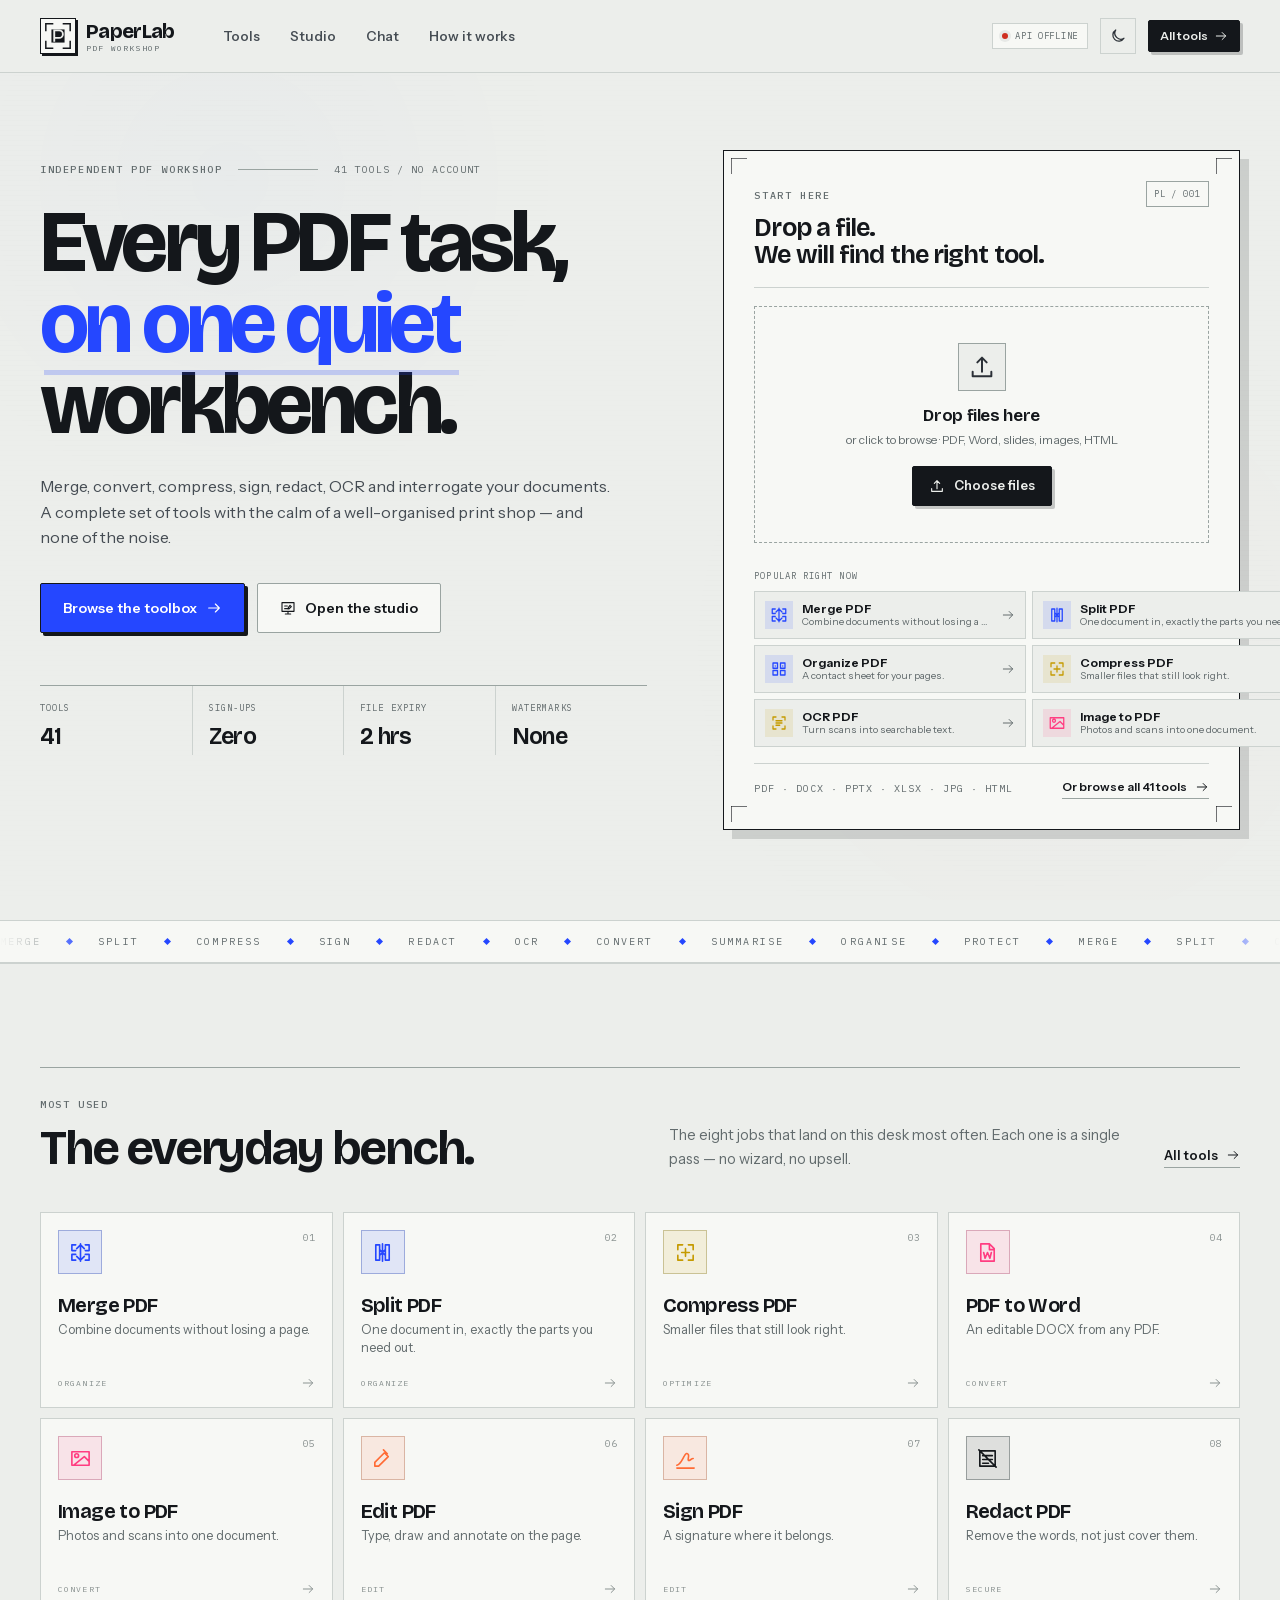
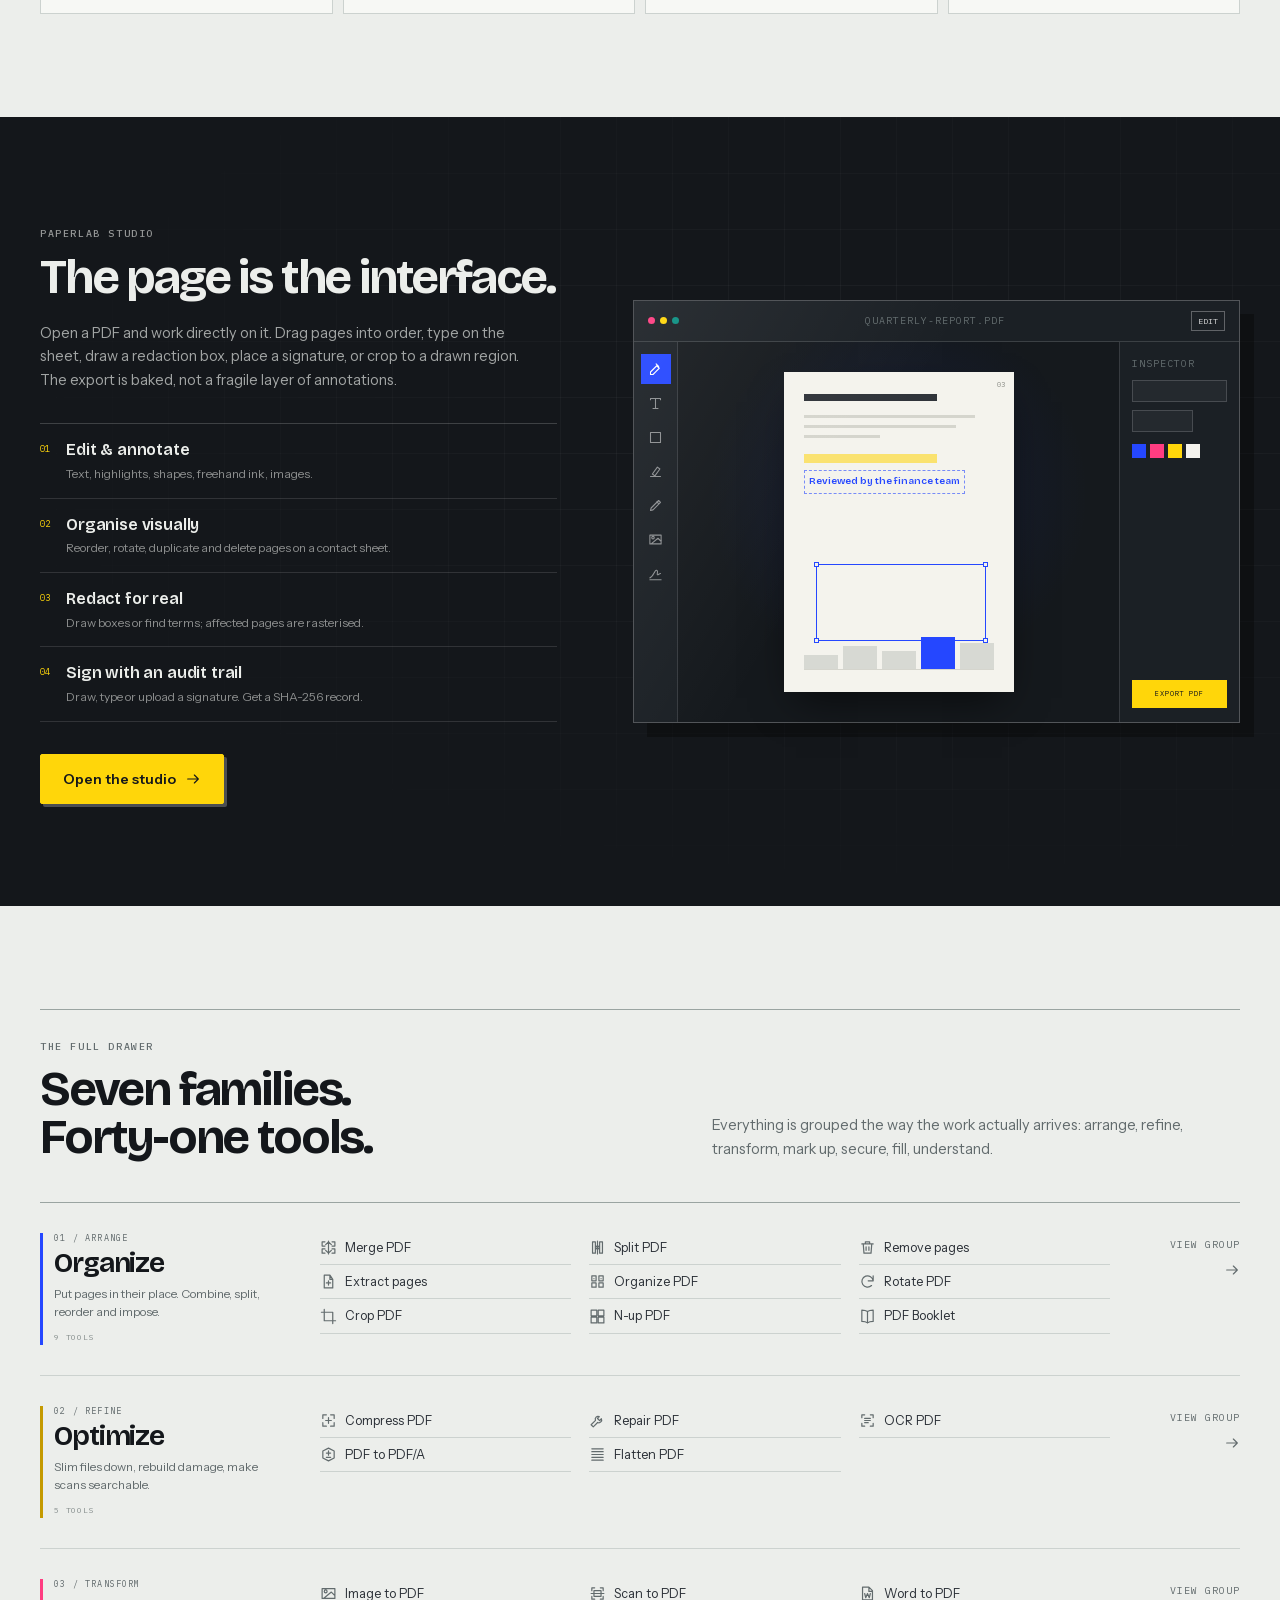
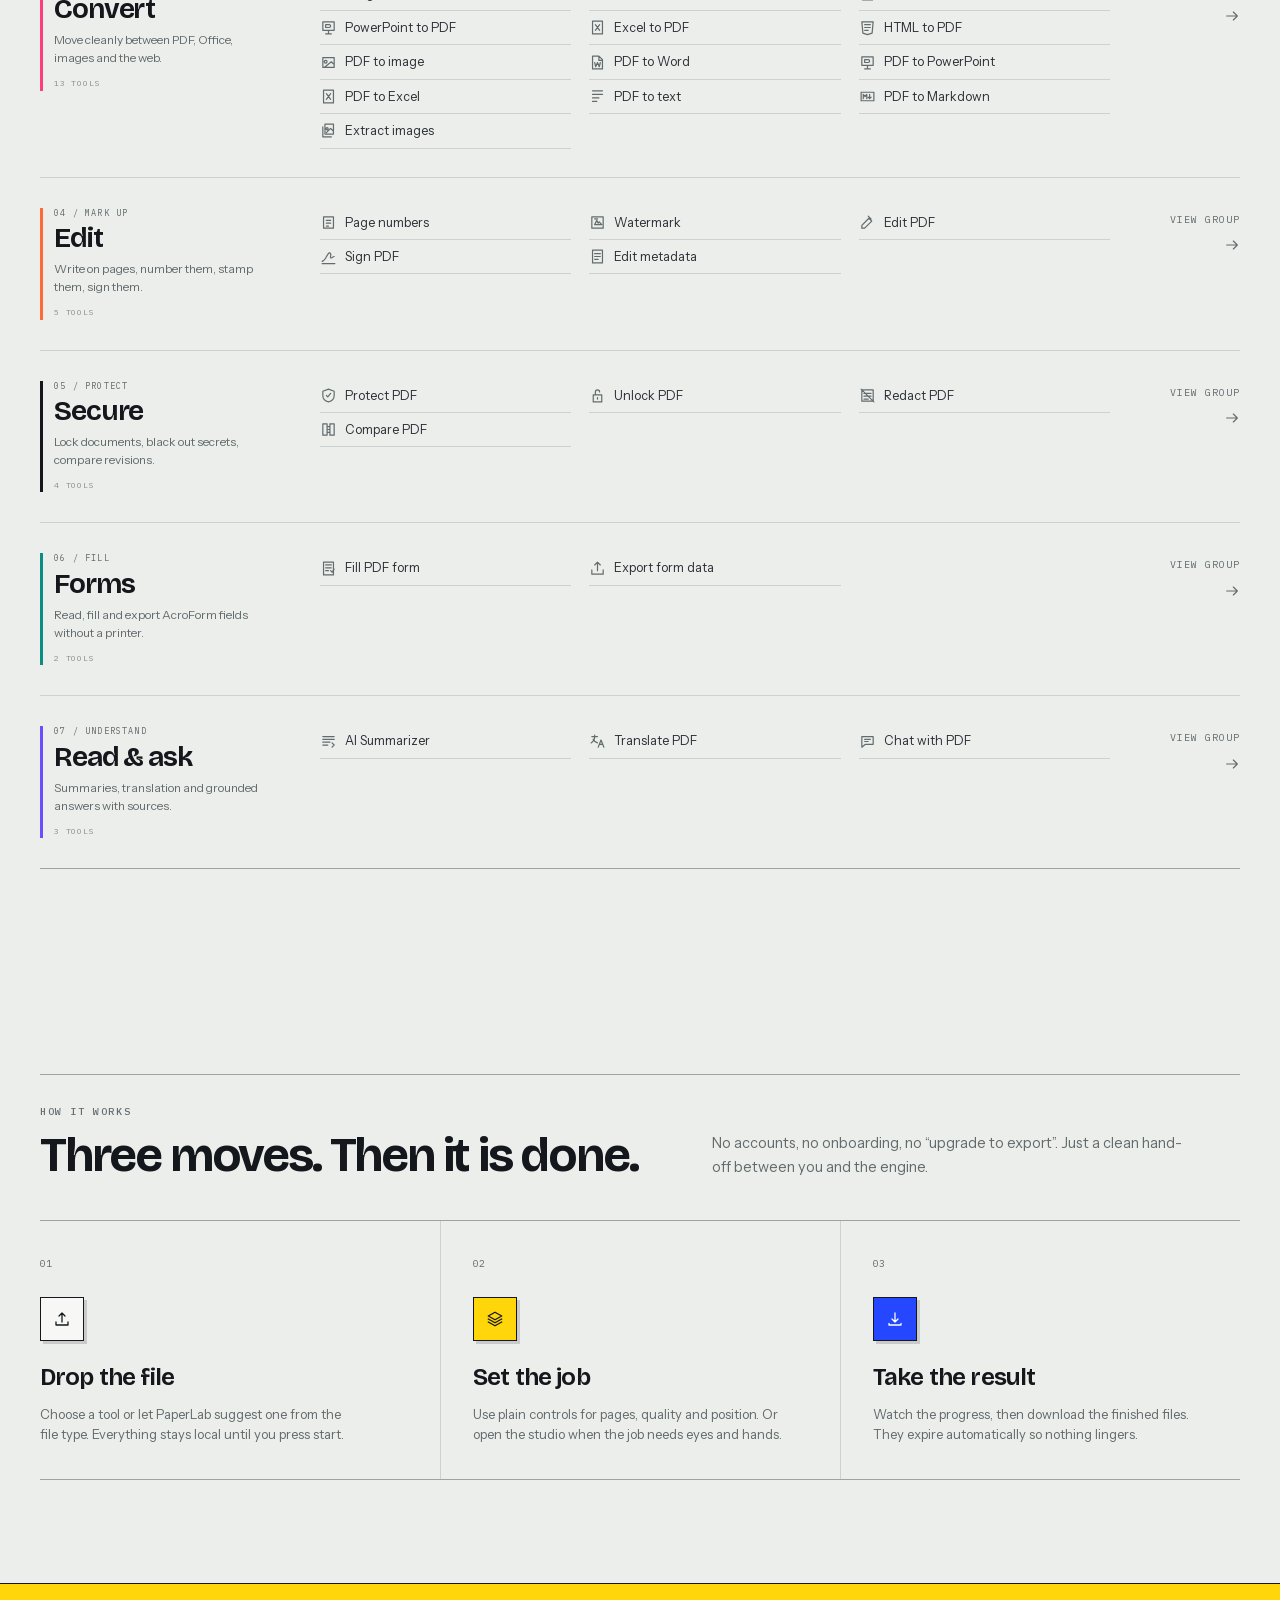
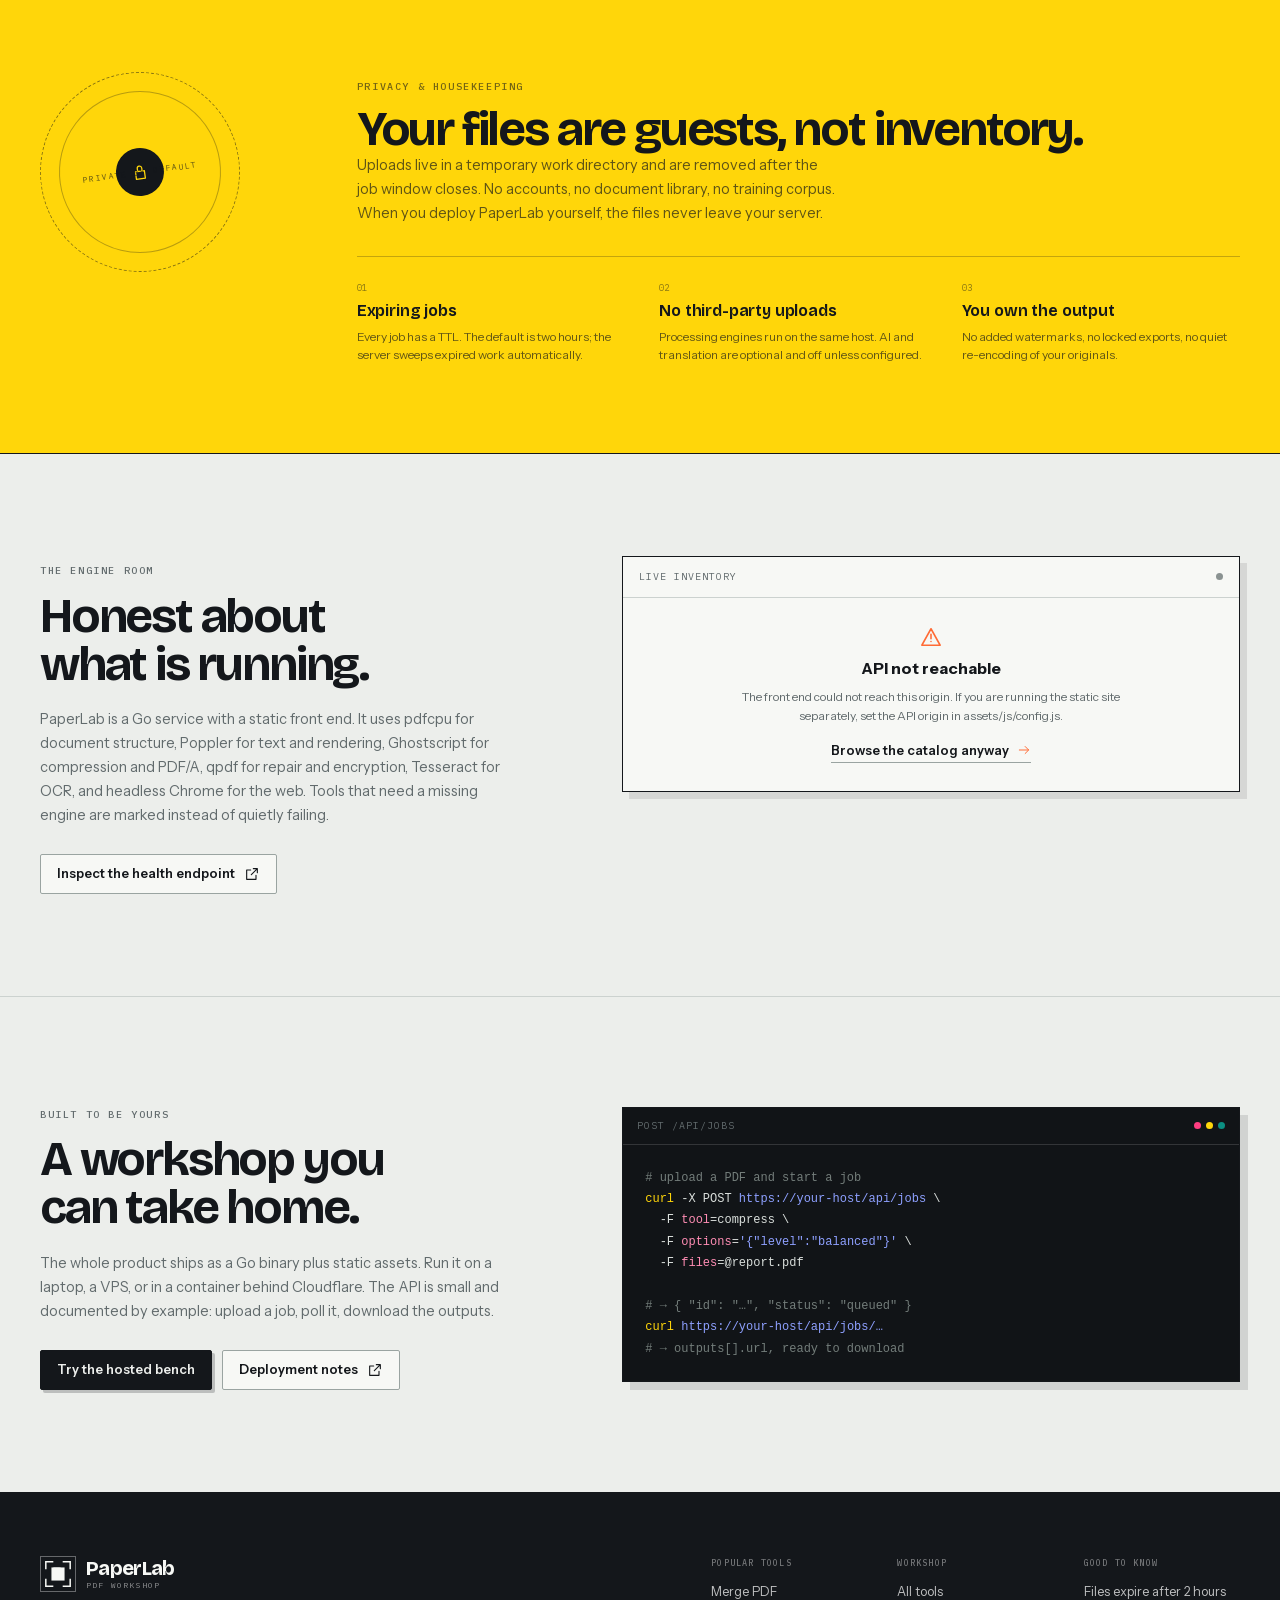
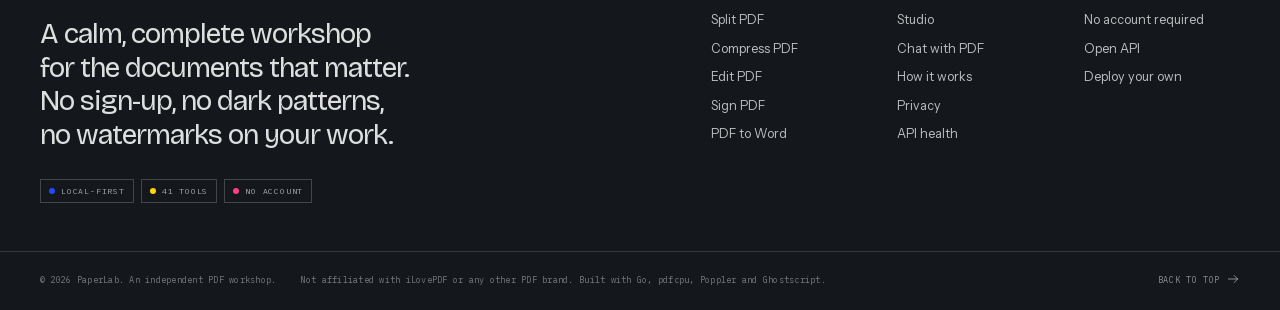
==== web/index.html @ 92d051de "feat: build PaperLab PDF workshop Add a Go/Gin API and static vanilla-JS front end with 41 PDF tools" ====
<!doctype html>
<html lang="en">
<head>
  <meta charset="utf-8">
  <meta name="viewport" content="width=device-width, initial-scale=1">
  <title>PaperLab · Every PDF task, on one quiet workbench</title>
  <meta name="description" content="PaperLab is an independent PDF workshop: merge, split, compress, convert, edit, sign, redact, OCR and ask questions. 41 tools, no account, files expire automatically.">
  <meta name="theme-color" content="#eef0ee">
  <link rel="icon" href="favicon.svg" type="image/svg+xml">
  <link rel="manifest" href="manifest.webmanifest">
  <link rel="stylesheet" href="assets/fonts/fonts.css">
  <link rel="stylesheet" href="assets/css/main.css">
  <script type="module" src="assets/js/home.js"></script>
</head>
<body id="top">
  <a class="skip-link" href="#main">Skip to content</a>
  <div id="site-header"></div>

  <main id="main">
    <section class="hero">
      <div class="hero-grid page-shell">
        <div class="hero-copy">
          <div class="hero-kicker">
            <span class="eyebrow">Independent PDF workshop</span>
            <span class="hero-rule" aria-hidden="true"></span>
            <span class="mono micro">41 tools / no account</span>
          </div>
          <h1 class="hero-title">
            Every PDF task,<br>
            <span class="hero-title-em">on one quiet</span><br>
            workbench.
          </h1>
          <p class="hero-lede">
            Merge, convert, compress, sign, redact, OCR and interrogate your documents.
            A complete set of tools with the calm of a well-organised print shop — and none of the noise.
          </p>
          <div class="hero-actions">
            <a class="btn btn-primary btn-lg" href="tools.html">
              Browse the toolbox
              <span class="btn-arrow" data-icon="arrow"></span>
            </a>
            <a class="btn btn-quiet btn-lg" href="studio.html">
              <span data-icon="studio"></span>
              Open the studio
            </a>
          </div>
          <dl class="hero-stats">
            <div><dt>Tools</dt><dd>41</dd></div>
            <div><dt>Sign-ups</dt><dd>Zero</dd></div>
            <div><dt>File expiry</dt><dd>2 hrs</dd></div>
            <div><dt>Watermarks</dt><dd>None</dd></div>
          </dl>
        </div>

        <div class="hero-board" aria-labelledby="quick-title">
          <span class="reg-mark reg-tl" aria-hidden="true"></span>
          <span class="reg-mark reg-tr" aria-hidden="true"></span>
          <span class="reg-mark reg-bl" aria-hidden="true"></span>
          <span class="reg-mark reg-br" aria-hidden="true"></span>
          <div class="board-head">
            <div>
              <span class="eyebrow" id="quick-title">Start here</span>
              <h2 class="board-title">Drop a file.<br>We will find the right tool.</h2>
            </div>
            <span class="board-seal mono">PL / 001</span>
          </div>
          <div id="quick-drop" class="quick-drop"></div>
          <div id="quick-suggestions" class="quick-suggestions" aria-live="polite"></div>
          <div class="board-foot">
            <span class="mono micro">PDF · DOCX · PPTX · XLSX · JPG · HTML</span>
            <a class="text-link" href="tools.html">Or browse all 41 tools <span data-icon="arrow"></span></a>
          </div>
        </div>
      </div>

      <div class="hero-ticker" aria-hidden="true">
        <div class="ticker-track">
          <span>MERGE</span><i></i><span>SPLIT</span><i></i><span>COMPRESS</span><i></i><span>SIGN</span><i></i><span>REDACT</span><i></i><span>OCR</span><i></i><span>CONVERT</span><i></i><span>SUMMARISE</span><i></i><span>ORGANISE</span><i></i><span>PROTECT</span><i></i>
          <span>MERGE</span><i></i><span>SPLIT</span><i></i><span>COMPRESS</span><i></i><span>SIGN</span><i></i><span>REDACT</span><i></i><span>OCR</span><i></i><span>CONVERT</span><i></i><span>SUMMARISE</span><i></i><span>ORGANISE</span><i></i><span>PROTECT</span><i></i>
        </div>
      </div>
    </section>

    <section class="section popular-section" id="popular">
      <div class="page-shell">
        <div class="section-head">
          <div>
            <span class="eyebrow">Most used</span>
            <h2 class="section-title">The everyday bench.</h2>
          </div>
          <p class="section-lede">
            The eight jobs that land on this desk most often. Each one is a single pass — no wizard, no upsell.
          </p>
          <a class="text-link section-link" href="tools.html">All tools <span data-icon="arrow"></span></a>
        </div>
        <div id="popular-grid" class="tool-grid tool-grid-popular"></div>
      </div>
    </section>

    <section class="studio-callout" id="studio">
      <div class="page-shell studio-callout-grid">
        <div class="studio-callout-copy">
          <span class="eyebrow">PaperLab Studio</span>
          <h2 class="section-title">The page is the interface.</h2>
          <p class="section-lede">
            Open a PDF and work directly on it. Drag pages into order, type on the sheet, draw a redaction box,
            place a signature, or crop to a drawn region. The export is baked, not a fragile layer of annotations.
          </p>
          <ul class="feature-list">
            <li><span class="feature-num mono">01</span><div><strong>Edit &amp; annotate</strong><p>Text, highlights, shapes, freehand ink, images.</p></div></li>
            <li><span class="feature-num mono">02</span><div><strong>Organise visually</strong><p>Reorder, rotate, duplicate and delete pages on a contact sheet.</p></div></li>
            <li><span class="feature-num mono">03</span><div><strong>Redact for real</strong><p>Draw boxes or find terms; affected pages are rasterised.</p></div></li>
            <li><span class="feature-num mono">04</span><div><strong>Sign with an audit trail</strong><p>Draw, type or upload a signature. Get a SHA-256 record.</p></div></li>
          </ul>
          <a class="btn btn-primary btn-lg" href="studio.html">Open the studio <span data-icon="arrow"></span></a>
        </div>
        <div class="studio-mock" aria-hidden="true">
          <div class="studio-mock-bar">
            <span class="mock-dots"><i></i><i></i><i></i></span>
            <span class="mono micro">quarterly-report.pdf</span>
            <span class="mock-mode mono">EDIT</span>
          </div>
          <div class="studio-mock-body">
            <div class="mock-rail">
              <span class="is-on" data-icon="edit"></span>
              <span data-icon="type"></span>
              <span data-icon="square"></span>
              <span data-icon="highlight"></span>
              <span data-icon="pen"></span>
              <span data-icon="image"></span>
              <span data-icon="sign"></span>
            </div>
            <div class="mock-canvas">
              <div class="mock-page">
                <span class="mock-page-no mono">03</span>
                <span class="mock-line w70"></span>
                <span class="mock-line w90"></span>
                <span class="mock-line w80"></span>
                <span class="mock-line w40"></span>
                <span class="mock-highlight"></span>
                <span class="mock-text">Reviewed by the finance team</span>
                <span class="mock-selection"><i></i><i></i><i></i><i></i></span>
                <span class="mock-chart"><i style="height:34%"></i><i style="height:56%"></i><i style="height:43%"></i><i style="height:78%"></i><i style="height:62%"></i></span>
              </div>
            </div>
            <div class="mock-panel">
              <span class="mono micro">INSPECTOR</span>
              <span class="mock-field"></span>
              <span class="mock-field short"></span>
              <span class="mock-swatches"><i class="blue"></i><i class="magenta"></i><i class="yellow"></i><i class="ink"></i></span>
              <span class="mock-export">EXPORT PDF</span>
            </div>
          </div>
        </div>
      </div>
    </section>

    <section class="section groups-section" id="groups">
      <div class="page-shell">
        <div class="section-head">
          <div>
            <span class="eyebrow">The full drawer</span>
            <h2 class="section-title">Seven families. Forty-one tools.</h2>
          </div>
          <p class="section-lede">
            Everything is grouped the way the work actually arrives: arrange, refine, transform, mark up, secure, fill, understand.
          </p>
        </div>
        <div id="groups-list" class="groups-list"></div>
      </div>
    </section>

    <section class="section how-section" id="how">
      <div class="page-shell">
        <div class="section-head">
          <div>
            <span class="eyebrow">How it works</span>
            <h2 class="section-title">Three moves. Then it is done.</h2>
          </div>
          <p class="section-lede">No accounts, no onboarding, no “upgrade to export”. Just a clean hand-off between you and the engine.</p>
        </div>
        <ol class="steps">
          <li class="step">
            <span class="step-num mono">01</span>
            <div class="step-icon" data-icon="upload"></div>
            <h3>Drop the file</h3>
            <p>Choose a tool or let PaperLab suggest one from the file type. Everything stays local until you press start.</p>
            <span class="step-rule"></span>
          </li>
          <li class="step">
            <span class="step-num mono">02</span>
            <div class="step-icon" data-icon="layers"></div>
            <h3>Set the job</h3>
            <p>Use plain controls for pages, quality and position. Or open the studio when the job needs eyes and hands.</p>
            <span class="step-rule"></span>
          </li>
          <li class="step">
            <span class="step-num mono">03</span>
            <div class="step-icon" data-icon="download"></div>
            <h3>Take the result</h3>
            <p>Watch the progress, then download the finished files. They expire automatically so nothing lingers.</p>
            <span class="step-rule"></span>
          </li>
        </ol>
      </div>
    </section>

    <section class="privacy-band" id="privacy">
      <div class="page-shell privacy-grid">
        <div class="privacy-stamp" aria-hidden="true">
          <span class="stamp-ring mono">PRIVATE BY DEFAULT</span>
          <span class="stamp-icon" data-icon="lock"></span>
        </div>
        <div class="privacy-copy">
          <span class="eyebrow">Privacy &amp; housekeeping</span>
          <h2 class="section-title">Your files are guests, not inventory.</h2>
          <p class="section-lede">
            Uploads live in a temporary work directory and are removed after the job window closes. No accounts,
            no document library, no training corpus. When you deploy PaperLab yourself, the files never leave your server.
          </p>
          <div class="privacy-points">
            <div><span class="mono">01</span><strong>Expiring jobs</strong><p>Every job has a TTL. The default is two hours; the server sweeps expired work automatically.</p></div>
            <div><span class="mono">02</span><strong>No third-party uploads</strong><p>Processing engines run on the same host. AI and translation are optional and off unless configured.</p></div>
            <div><span class="mono">03</span><strong>You own the output</strong><p>No added watermarks, no locked exports, no quiet re-encoding of your originals.</p></div>
          </div>
        </div>
      </div>
    </section>

    <section class="section status-section" id="status">
      <div class="page-shell status-grid">
        <div class="status-copy">
          <span class="eyebrow">The engine room</span>
          <h2 class="section-title">Honest about what is running.</h2>
          <p class="section-lede">
            PaperLab is a Go service with a static front end. It uses pdfcpu for document structure, Poppler for text and
            rendering, Ghostscript for compression and PDF/A, qpdf for repair and encryption, Tesseract for OCR, and
            headless Chrome for the web. Tools that need a missing engine are marked instead of quietly failing.
          </p>
          <a class="btn btn-quiet" href="api/health" target="_blank" rel="noopener">Inspect the health endpoint <span data-icon="external"></span></a>
        </div>
        <div id="status-board" class="status-board" aria-live="polite">
          <div class="status-board-head"><span class="mono micro">LIVE INVENTORY</span><span class="status-pulse"></span></div>
          <div class="status-skeleton"></div>
        </div>
      </div>
    </section>

    <section class="section api-section" id="api">
      <div class="page-shell api-grid">
        <div class="api-copy">
          <span class="eyebrow">Built to be yours</span>
          <h2 class="section-title">A workshop you can take home.</h2>
          <p class="section-lede">
            The whole product ships as a Go binary plus static assets. Run it on a laptop, a VPS, or in a container
            behind Cloudflare. The API is small and documented by example: upload a job, poll it, download the outputs.
          </p>
          <div class="api-actions">
            <a class="btn btn-ink" href="tools.html">Try the hosted bench</a>
            <a class="btn btn-quiet" href="https://developers.cloudflare.com/" target="_blank" rel="noopener">Deployment notes <span data-icon="external"></span></a>
          </div>
        </div>
        <div class="api-terminal" aria-label="Example API request">
          <div class="terminal-bar"><span class="mono micro">POST /api/jobs</span><span class="mock-dots"><i></i><i></i><i></i></span></div>
          <pre><code><span class="tok-comment"># upload a PDF and start a job</span>
<span class="tok-cmd">curl</span> -X POST <span class="tok-str">https://your-host/api/jobs</span> \
  -F <span class="tok-key">tool</span>=compress \
  -F <span class="tok-key">options</span>=<span class="tok-str">'{"level":"balanced"}'</span> \
  -F <span class="tok-key">files</span>=@report.pdf

<span class="tok-comment"># → { "id": "…", "status": "queued" }</span>
<span class="tok-cmd">curl</span> <span class="tok-str">https://your-host/api/jobs/…</span>
<span class="tok-comment"># → outputs[].url, ready to download</span></code></pre>
        </div>
      </div>
    </section>
  </main>

  <div id="site-footer"></div>
  <div id="toast-root" class="toast-root" aria-live="polite" aria-atomic="false"></div>
</body>
</html>
---- web/assets/fonts/fonts.css ----
/* vietnamese */
@font-face {
  font-family: 'Bricolage Grotesque';
  font-style: normal;
  font-weight: 400 800;
  font-stretch: 100%;
  font-display: swap;
  src: url(bricolage-01-WVyNJtvI.woff2) format('woff2');
  unicode-range: U+0102-0103, U+0110-0111, U+0128-0129, U+0168-0169, U+01A0-01A1, U+01AF-01B0, U+0300-0301, U+0303-0304, U+0308-0309, U+0323, U+0329, U+1EA0-1EF9, U+20AB;
}
/* latin-ext */
@font-face {
  font-family: 'Bricolage Grotesque';
  font-style: normal;
  font-weight: 400 800;
  font-stretch: 100%;
  font-display: swap;
  src: url(bricolage-00-WVyNJtvI.woff2) format('woff2');
  unicode-range: U+0100-02BA, U+02BD-02C5, U+02C7-02CC, U+02CE-02D7, U+02DD-02FF, U+0304, U+0308, U+0329, U+1D00-1DBF, U+1E00-1E9F, U+1EF2-1EFF, U+2020, U+20A0-20AB, U+20AD-20C4, U+2113, U+2C60-2C7F, U+A720-A7FF;
}
/* latin */
@font-face {
  font-family: 'Bricolage Grotesque';
  font-style: normal;
  font-weight: 400 800;
  font-stretch: 100%;
  font-display: swap;
  src: url(bricolage-02-InHWVyNJ.woff2) format('woff2');
  unicode-range: U+0000-00FF, U+0131, U+0152-0153, U+02BB-02BC, U+02C6, U+02DA, U+02DC, U+0304, U+0308, U+0329, U+2000-206F, U+20AC, U+2122, U+2191, U+2193, U+2212, U+2215, U+FEFF, U+FFFD;
}
/* cyrillic-ext */
@font-face {
  font-family: 'IBM Plex Mono';
  font-style: normal;
  font-weight: 400;
  font-display: swap;
  src: url(plexmono-06-1nj-otFQ.woff2) format('woff2');
  unicode-range: U+0460-052F, U+1C80-1C8A, U+20B4, U+2DE0-2DFF, U+A640-A69F, U+FE2E-FE2F;
}
/* cyrillic */
@font-face {
  font-family: 'IBM Plex Mono';
  font-style: normal;
  font-weight: 400;
  font-display: swap;
  src: url(plexmono-07-1nj-otFQ.woff2) format('woff2');
  unicode-range: U+0301, U+0400-045F, U+0490-0491, U+04B0-04B1, U+2116;
}
/* vietnamese */
@font-face {
  font-family: 'IBM Plex Mono';
  font-style: normal;
  font-weight: 400;
  font-display: swap;
  src: url(plexmono-04-1nj-otFQ.woff2) format('woff2');
  unicode-range: U+0102-0103, U+0110-0111, U+0128-0129, U+0168-0169, U+01A0-01A1, U+01AF-01B0, U+0300-0301, U+0303-0304, U+0308-0309, U+0323, U+0329, U+1EA0-1EF9, U+20AB;
}
/* latin-ext */
@font-face {
  font-family: 'IBM Plex Mono';
  font-style: normal;
  font-weight: 400;
  font-display: swap;
  src: url(plexmono-05-1nj-otFQ.woff2) format('woff2');
  unicode-range: U+0100-02BA, U+02BD-02C5, U+02C7-02CC, U+02CE-02D7, U+02DD-02FF, U+0304, U+0308, U+0329, U+1D00-1DBF, U+1E00-1E9F, U+1EF2-1EFF, U+2020, U+20A0-20AB, U+20AD-20C4, U+2113, U+2C60-2C7F, U+A720-A7FF;
}
/* latin */
@font-face {
  font-family: 'IBM Plex Mono';
  font-style: normal;
  font-weight: 400;
  font-display: swap;
  src: url(plexmono-03-q131nj-o.woff2) format('woff2');
  unicode-range: U+0000-00FF, U+0131, U+0152-0153, U+02BB-02BC, U+02C6, U+02DA, U+02DC, U+0304, U+0308, U+0329, U+2000-206F, U+20AC, U+2122, U+2191, U+2193, U+2212, U+2215, U+FEFF, U+FFFD;
}
/* cyrillic-ext */
@font-face {
  font-family: 'IBM Plex Mono';
  font-style: normal;
  font-weight: 500;
  font-display: swap;
  src: url(plexmono-08-AXHNlYzg.woff2) format('woff2');
  unicode-range: U+0460-052F, U+1C80-1C8A, U+20B4, U+2DE0-2DFF, U+A640-A69F, U+FE2E-FE2F;
}
/* cyrillic */
@font-face {
  font-family: 'IBM Plex Mono';
  font-style: normal;
  font-weight: 500;
  font-display: swap;
  src: url(plexmono-12-AXHNlYzg.woff2) format('woff2');
  unicode-range: U+0301, U+0400-045F, U+0490-0491, U+04B0-04B1, U+2116;
}
/* vietnamese */
@font-face {
  font-family: 'IBM Plex Mono';
  font-style: normal;
  font-weight: 500;
  font-display: swap;
  src: url(plexmono-10-AXHNlYzg.woff2) format('woff2');
  unicode-range: U+0102-0103, U+0110-0111, U+0128-0129, U+0168-0169, U+01A0-01A1, U+01AF-01B0, U+0300-0301, U+0303-0304, U+0308-0309, U+0323, U+0329, U+1EA0-1EF9, U+20AB;
}
/* latin-ext */
@font-face {
  font-family: 'IBM Plex Mono';
  font-style: normal;
  font-weight: 500;
  font-display: swap;
  src: url(plexmono-09-AXHNlYzg.woff2) format('woff2');
  unicode-range: U+0100-02BA, U+02BD-02C5, U+02C7-02CC, U+02CE-02D7, U+02DD-02FF, U+0304, U+0308, U+0329, U+1D00-1DBF, U+1E00-1E9F, U+1EF2-1EFF, U+2020, U+20A0-20AB, U+20AD-20C4, U+2113, U+2C60-2C7F, U+A720-A7FF;
}
/* latin */
@font-face {
  font-family: 'IBM Plex Mono';
  font-style: normal;
  font-weight: 500;
  font-display: swap;
  src: url(plexmono-11-FgsAXHNk.woff2) format('woff2');
  unicode-range: U+0000-00FF, U+0131, U+0152-0153, U+02BB-02BC, U+02C6, U+02DA, U+02DC, U+0304, U+0308, U+0329, U+2000-206F, U+20AC, U+2122, U+2191, U+2193, U+2212, U+2215, U+FEFF, U+FFFD;
}
/* latin-ext */
@font-face {
  font-family: 'Instrument Sans';
  font-style: italic;
  font-weight: 400 700;
  font-stretch: 100%;
  font-display: swap;
  src: url(instrumentsans-16-qXp6pRwM.woff2) format('woff2');
  unicode-range: U+0100-02BA, U+02BD-02C5, U+02C7-02CC, U+02CE-02D7, U+02DD-02FF, U+0304, U+0308, U+0329, U+1D00-1DBF, U+1E00-1E9F, U+1EF2-1EFF, U+2020, U+20A0-20AB, U+20AD-20C4, U+2113, U+2C60-2C7F, U+A720-A7FF;
}
/* latin */
@font-face {
  font-family: 'Instrument Sans';
  font-style: italic;
  font-weight: 400 700;
  font-stretch: 100%;
  font-display: swap;
  src: url(instrumentsans-15-GRqXp6pQ.woff2) format('woff2');
  unicode-range: U+0000-00FF, U+0131, U+0152-0153, U+02BB-02BC, U+02C6, U+02DA, U+02DC, U+0304, U+0308, U+0329, U+2000-206F, U+20AC, U+2122, U+2191, U+2193, U+2212, U+2215, U+FEFF, U+FFFD;
}
/* latin-ext */
@font-face {
  font-family: 'Instrument Sans';
  font-style: normal;
  font-weight: 400 700;
  font-stretch: 100%;
  font-display: swap;
  src: url(instrumentsans-14-uWi3hKpA.woff2) format('woff2');
  unicode-range: U+0100-02BA, U+02BD-02C5, U+02C7-02CC, U+02CE-02D7, U+02DD-02FF, U+0304, U+0308, U+0329, U+1D00-1DBF, U+1E00-1E9F, U+1EF2-1EFF, U+2020, U+20A0-20AB, U+20AD-20C4, U+2113, U+2C60-2C7F, U+A720-A7FF;
}
/* latin */
@font-face {
  font-family: 'Instrument Sans';
  font-style: normal;
  font-weight: 400 700;
  font-stretch: 100%;
  font-display: swap;
  src: url(instrumentsans-13-e1ZuWi3g.woff2) format('woff2');
  unicode-range: U+0000-00FF, U+0131, U+0152-0153, U+02BB-02BC, U+02C6, U+02DA, U+02DC, U+0304, U+0308, U+0329, U+2000-206F, U+20AC, U+2122, U+2191, U+2193, U+2212, U+2215, U+FEFF, U+FFFD;
}
---- web/assets/css/main.css ----
/* ==========================================================================
   PaperLab design system
   A print-workshop interface: cool paper, registration marks, process inks.
   ========================================================================== */

:root {
  --paper: #eceeeb;
  --paper-2: #f7f8f5;
  --paper-3: #e2e5e1;
  --paper-4: #d7dbd6;
  --ink: #14171b;
  --ink-2: #2b3037;
  --ink-3: #454c53;
  --muted: #626b6d;
  --muted-2: #8a9291;
  --rule: #ccd2cf;
  --rule-strong: #9aa4a1;
  --blue: #2547ff;
  --blue-ink: #1730c9;
  --magenta: #ff3d81;
  --yellow: #ffd60a;
  --orange: #ff6b35;
  --teal: #0b8f82;
  --violet: #6c4dff;
  --success: #0c7a54;
  --danger: #cf2e20;
  --shadow-hard: 5px 5px 0 var(--ink);
  --shadow-soft: 0 18px 48px -24px rgba(20, 23, 27, 0.32);
  --font-display: "Bricolage Grotesque", "Instrument Sans", system-ui, sans-serif;
  --font-body: "Instrument Sans", system-ui, -apple-system, "Segoe UI", sans-serif;
  --font-mono: "IBM Plex Mono", ui-monospace, "SFMono-Regular", monospace;
  --shell: 1320px;
  --gutter: clamp(20px, 3.2vw, 40px);
  --header-h: 72px;
  --ease: cubic-bezier(0.2, 0.7, 0.2, 1);
  color-scheme: light;
}

[data-theme="dark"] {
  --paper: #101316;
  --paper-2: #171b1f;
  --paper-3: #1e2328;
  --paper-4: #272d33;
  --ink: #f0f2ed;
  --ink-2: #d7dbd4;
  --ink-3: #b4bab5;
  --muted: #9aa3a2;
  --muted-2: #78817f;
  --rule: #2e3539;
  --rule-strong: #4b5456;
  --blue: #6c85ff;
  --blue-ink: #8ea0ff;
  --magenta: #ff6b9e;
  --yellow: #ffdf3d;
  --orange: #ff8759;
  --teal: #3dc4b5;
  --violet: #9a82ff;
  --success: #43c795;
  --danger: #ff7061;
  --shadow-hard: 5px 5px 0 #000;
  --shadow-soft: 0 24px 60px -28px rgba(0, 0, 0, 0.8);
  color-scheme: dark;
}

*,
*::before,
*::after {
  box-sizing: border-box;
}

html {
  scroll-behavior: smooth;
  -webkit-text-size-adjust: 100%;
}

body {
  margin: 0;
  min-height: 100vh;
  background: var(--paper);
  color: var(--ink);
  font-family: var(--font-body);
  font-size: 16px;
  line-height: 1.55;
  font-optical-sizing: auto;
  -webkit-font-smoothing: antialiased;
  text-rendering: optimizeLegibility;
  overflow-x: hidden;
}

body::before {
  content: "";
  position: fixed;
  inset: 0;
  pointer-events: none;
  z-index: 0;
  opacity: 0.35;
  background-image:
    radial-gradient(circle at 18% 20%, rgba(37, 71, 255, 0.05), transparent 26%),
    radial-gradient(circle at 82% 72%, rgba(255, 61, 129, 0.04), transparent 30%),
    linear-gradient(rgba(20, 23, 27, 0.018) 1px, transparent 1px);
  background-size: auto, auto, 100% 5px;
}

[data-theme="dark"] body::before {
  opacity: 0.5;
  background-image:
    radial-gradient(circle at 18% 20%, rgba(108, 133, 255, 0.08), transparent 30%),
    radial-gradient(circle at 82% 72%, rgba(255, 107, 158, 0.05), transparent 32%);
}

::selection {
  background: var(--blue);
  color: #fff;
}

img,
svg {
  display: block;
  max-width: 100%;
}

a {
  color: inherit;
  text-decoration: none;
}

button,
input,
textarea,
select {
  font: inherit;
  color: inherit;
}

button {
  cursor: pointer;
}

h1, h2, h3, h4, p, dl, dd, ul, ol, figure {
  margin: 0;
}

ul, ol {
  padding: 0;
  list-style: none;
}

:focus-visible {
  outline: 2px solid var(--blue);
  outline-offset: 3px;
}

.skip-link {
  position: fixed;
  top: 10px;
  left: 10px;
  z-index: 200;
  padding: 10px 16px;
  background: var(--ink);
  color: var(--paper);
  font-family: var(--font-mono);
  font-size: 12px;
  transform: translateY(-160%);
  transition: transform 0.2s;
}
.skip-link:focus {
  transform: none;
}

.visually-hidden {
  position: absolute !important;
  width: 1px !important;
  height: 1px !important;
  padding: 0 !important;
  margin: -1px !important;
  overflow: hidden !important;
  clip: rect(0 0 0 0) !important;
  white-space: nowrap !important;
  border: 0 !important;
}

.icon {
  flex: none;
  vertical-align: middle;
}

.page-shell {
  width: 100%;
  max-width: var(--shell);
  margin: 0 auto;
  padding-inline: var(--gutter);
  position: relative;
  z-index: 1;
}

.mono {
  font-family: var(--font-mono);
  font-variant-ligatures: none;
}

.micro {
  font-size: 10px;
  letter-spacing: 0.1em;
  text-transform: uppercase;
  color: var(--muted);
}

.eyebrow {
  display: inline-block;
  font-family: var(--font-mono);
  font-size: 10px;
  font-weight: 500;
  letter-spacing: 0.16em;
  text-transform: uppercase;
  color: var(--muted);
}

.text-link {
  display: inline-flex;
  align-items: center;
  gap: 8px;
  font-size: 13px;
  font-weight: 600;
  border-bottom: 1px solid var(--rule-strong);
  padding-bottom: 2px;
  transition: color 0.18s, border-color 0.18s, gap 0.18s;
}
.text-link:hover {
  color: var(--blue);
  border-color: var(--blue);
  gap: 12px;
}
.text-link .icon {
  width: 14px;
  height: 14px;
}

/* ==========================================================================
   Header
   ========================================================================== */

.site-header {
  position: sticky;
  top: 0;
  z-index: 60;
  background: color-mix(in srgb, var(--paper) 88%, transparent);
  backdrop-filter: blur(16px) saturate(1.1);
  border-bottom: 1px solid var(--rule);
}

.header-inner {
  max-width: var(--shell);
  margin: 0 auto;
  padding: 0 var(--gutter);
  height: var(--header-h);
  display: flex;
  align-items: center;
  gap: 36px;
}

.brand {
  display: inline-flex;
  align-items: center;
  gap: 10px;
  flex: none;
}
.brand-mark {
  display: grid;
  place-items: center;
  width: 36px;
  height: 36px;
  color: var(--ink);
  background: var(--paper-2);
  border: 1px solid var(--ink);
  box-shadow: 2px 2px 0 var(--ink);
}
.brand-mark-svg {
  display: block;
}
.brand-type {
  display: flex;
  flex-direction: column;
  line-height: 1;
}
.brand-word {
  font-family: var(--font-display);
  font-size: 20px;
  font-weight: 750;
  letter-spacing: -0.035em;
}
.brand-sub {
  margin-top: 3px;
  font-family: var(--font-mono);
  font-size: 8px;
  letter-spacing: 0.15em;
  text-transform: uppercase;
  color: var(--muted);
}

.primary-nav {
  display: flex;
  align-items: center;
  gap: 4px;
}
.nav-link {
  position: relative;
  padding: 9px 13px;
  font-size: 13.5px;
  font-weight: 550;
  color: var(--ink-3);
  transition: color 0.18s;
}
.nav-link::after {
  content: "";
  position: absolute;
  left: 13px;
  right: 13px;
  bottom: 4px;
  height: 2px;
  background: var(--blue);
  transform: scaleX(0);
  transform-origin: left;
  transition: transform 0.2s var(--ease);
}
.nav-link:hover,
.nav-link.is-active {
  color: var(--ink);
}
.nav-link:hover::after,
.nav-link.is-active::after {
  transform: scaleX(1);
}

.header-actions {
  margin-left: auto;
  display: flex;
  align-items: center;
  gap: 12px;
}

.engine-status {
  display: inline-flex;
  align-items: center;
  gap: 7px;
  padding: 5px 9px;
  border: 1px solid var(--rule);
  background: var(--paper-2);
  font-family: var(--font-mono);
  font-size: 9px;
  letter-spacing: 0.08em;
  text-transform: uppercase;
  color: var(--muted);
  white-space: nowrap;
}
.engine-dot {
  width: 6px;
  height: 6px;
  border-radius: 50%;
  background: var(--muted-2);
  box-shadow: 0 0 0 3px color-mix(in srgb, var(--muted-2) 15%, transparent);
}
.engine-status[data-tone="ok"] .engine-dot {
  background: var(--success);
  box-shadow: 0 0 0 3px color-mix(in srgb, var(--success) 16%, transparent);
}
.engine-status[data-tone="partial"] .engine-dot {
  background: var(--orange);
}
.engine-status[data-tone="offline"] .engine-dot {
  background: var(--danger);
}
.engine-status[data-tone="pending"] .engine-dot {
  animation: pulse 1.4s infinite;
}

.icon-button {
  display: inline-grid;
  place-items: center;
  width: 36px;
  height: 36px;
  padding: 0;
  background: transparent;
  border: 1px solid var(--rule);
  color: var(--ink-2);
  transition: background 0.18s, border-color 0.18s, color 0.18s;
}
.icon-button:hover {
  background: var(--paper-2);
  border-color: var(--ink);
  color: var(--ink);
}
.nav-toggle {
  display: none;
}
.header-cta {
  white-space: nowrap;
}
.mobile-nav {
  border-top: 1px solid var(--rule);
  background: var(--paper);
  padding: 12px var(--gutter) 22px;
}
.mobile-nav-inner {
  display: flex;
  flex-direction: column;
  gap: 2px;
}
.mobile-nav-link {
  display: flex;
  align-items: center;
  justify-content: space-between;
  padding: 14px 2px;
  border-bottom: 1px solid var(--rule);
  font-family: var(--font-display);
  font-size: 24px;
  font-weight: 650;
  letter-spacing: -0.02em;
}
.mobile-nav-foot {
  margin-top: 18px;
  display: grid;
  gap: 14px;
}
body.nav-open {
  overflow: hidden;
}

/* ==========================================================================
   Buttons
   ========================================================================== */

.btn {
  --btn-bg: transparent;
  --btn-fg: var(--ink);
  --btn-bd: var(--rule-strong);
  display: inline-flex;
  align-items: center;
  justify-content: center;
  gap: 9px;
  min-height: 40px;
  padding: 0 16px;
  background: var(--btn-bg);
  color: var(--btn-fg);
  border: 1px solid var(--btn-bd);
  border-radius: 2px;
  font-size: 13px;
  font-weight: 600;
  line-height: 1;
  white-space: nowrap;
  transition: transform 0.16s var(--ease), box-shadow 0.16s var(--ease), background 0.16s, border-color 0.16s, color 0.16s;
}
.btn:hover {
  transform: translate(-1px, -1px);
}
.btn:active {
  transform: translate(0, 0);
  box-shadow: none;
}
.btn .icon {
  width: 16px;
  height: 16px;
}
.btn-sm {
  min-height: 32px;
  padding: 0 11px;
  font-size: 12px;
  gap: 6px;
}
.btn-sm .icon {
  width: 14px;
  height: 14px;
}
.btn-lg {
  min-height: 50px;
  padding: 0 22px;
  font-size: 14px;
}
.btn-block {
  width: 100%;
}
.btn-primary {
  --btn-bg: var(--blue);
  --btn-fg: #fff;
  --btn-bd: var(--ink);
  box-shadow: 3px 3px 0 var(--ink);
}
[data-theme="dark"] .btn-primary {
  --btn-bd: var(--blue);
  box-shadow: 3px 3px 0 #000;
}
.btn-primary:hover {
  --btn-bg: var(--blue-ink);
  box-shadow: 4px 4px 0 var(--ink);
}
.btn-ink {
  --btn-bg: var(--ink);
  --btn-fg: var(--paper);
  --btn-bd: var(--ink);
  box-shadow: 3px 3px 0 color-mix(in srgb, var(--ink) 22%, transparent);
}
[data-theme="dark"] .btn-ink {
  --btn-fg: #101316;
}
.btn-ink:hover {
  --btn-bg: var(--ink-2);
}
.btn-quiet {
  --btn-bg: var(--paper-2);
  --btn-fg: var(--ink);
  --btn-bd: var(--rule-strong);
}
.btn-quiet:hover {
  --btn-bd: var(--ink);
  --btn-bg: var(--paper);
}
.btn-ghost {
  --btn-bg: transparent;
  --btn-bd: transparent;
  --btn-fg: var(--ink-2);
}
.btn-ghost:hover {
  --btn-bg: var(--paper-3);
  --btn-fg: var(--ink);
}
.btn-danger {
  --btn-bg: var(--danger);
  --btn-fg: #fff;
  --btn-bd: var(--ink);
}
.btn[disabled] {
  opacity: 0.45;
  pointer-events: none;
}
.btn-arrow {
  display: inline-flex;
  transition: transform 0.18s var(--ease);
}
.btn:hover .btn-arrow {
  transform: translateX(3px);
}
.btn .spinner {
  width: 14px;
  height: 14px;
  border-width: 2px;
  border-color: currentColor transparent currentColor currentColor;
}

/* ==========================================================================
   Hero
   ========================================================================== */

.hero {
  position: relative;
  padding-top: clamp(44px, 6vw, 84px);
  border-bottom: 1px solid var(--rule);
  overflow: hidden;
}
.hero-grid {
  display: grid;
  grid-template-columns: minmax(0, 1.08fr) minmax(380px, 0.92fr);
  gap: clamp(36px, 6vw, 88px);
  align-items: start;
  padding-bottom: clamp(52px, 7vw, 92px);
}
.hero-copy {
  padding-top: 12px;
  max-width: 720px;
}
.hero-kicker {
  display: flex;
  align-items: center;
  gap: 16px;
  margin-bottom: 26px;
}
.hero-rule {
  flex: 1;
  max-width: 80px;
  height: 1px;
  background: var(--rule-strong);
}
.hero-title {
  font-family: var(--font-display);
  font-size: clamp(3.15rem, 6.8vw, 6.6rem);
  font-weight: 720;
  line-height: 0.93;
  letter-spacing: -0.055em;
  text-wrap: balance;
}
.hero-title-em {
  position: relative;
  color: var(--blue);
  white-space: nowrap;
}
.hero-title-em::after {
  content: "";
  position: absolute;
  left: 1%;
  right: 0;
  bottom: 0.02em;
  height: 0.055em;
  background: var(--blue);
  opacity: 0.22;
}
.hero-lede {
  max-width: 570px;
  margin-top: 28px;
  font-size: clamp(16px, 1.25vw, 18px);
  line-height: 1.6;
  color: var(--ink-3);
  text-wrap: pretty;
}
.hero-actions {
  display: flex;
  flex-wrap: wrap;
  gap: 12px;
  margin-top: 32px;
}
.hero-stats {
  display: grid;
  grid-template-columns: repeat(4, 1fr);
  gap: 0;
  margin-top: 52px;
  border-top: 1px solid var(--rule-strong);
}
.hero-stats > div {
  padding: 15px 16px 0 0;
}
.hero-stats > div + div {
  padding-left: 16px;
  border-left: 1px solid var(--rule);
}
.hero-stats dt {
  font-family: var(--font-mono);
  font-size: 9px;
  letter-spacing: 0.12em;
  text-transform: uppercase;
  color: var(--muted);
}
.hero-stats dd {
  margin-top: 4px;
  font-family: var(--font-display);
  font-size: 23px;
  font-weight: 650;
  letter-spacing: -0.03em;
}

/* Hero quick-drop board */
.hero-board {
  position: relative;
  background: var(--paper-2);
  border: 1px solid var(--ink);
  box-shadow: 9px 9px 0 color-mix(in srgb, var(--ink) 14%, transparent);
  padding: clamp(20px, 2.4vw, 30px);
  transition: border-color 0.2s, box-shadow 0.2s, transform 0.2s;
}
.hero-board.is-dragging {
  border-color: var(--blue);
  box-shadow: 9px 9px 0 color-mix(in srgb, var(--blue) 28%, transparent);
  transform: translate(-2px, -2px);
}
.reg-mark {
  position: absolute;
  width: 16px;
  height: 16px;
  pointer-events: none;
}
.reg-mark::before,
.reg-mark::after {
  content: "";
  position: absolute;
  background: var(--ink);
  opacity: 0.6;
}
.reg-mark::before {
  width: 100%;
  height: 1px;
}
.reg-mark::after {
  width: 1px;
  height: 100%;
}
.reg-tl { top: 7px; left: 7px; }
.reg-tr { top: 7px; right: 7px; }
.reg-bl { bottom: 7px; left: 7px; }
.reg-br { bottom: 7px; right: 7px; }
.reg-tr::before, .reg-br::before { right: 0; }
.reg-bl::after, .reg-br::after { bottom: 0; }
.reg-tl::before, .reg-tr::before { top: 0; }
.reg-tl::after, .reg-bl::after { left: 0; }

.board-head {
  display: flex;
  align-items: flex-start;
  justify-content: space-between;
  gap: 18px;
  padding-bottom: 18px;
  border-bottom: 1px solid var(--rule);
}
.board-title {
  margin-top: 8px;
  font-family: var(--font-display);
  font-size: clamp(22px, 2vw, 28px);
  line-height: 1.08;
  letter-spacing: -0.035em;
  font-weight: 650;
}
.board-seal {
  flex: none;
  padding: 5px 7px;
  border: 1px solid var(--rule-strong);
  font-size: 9px;
  letter-spacing: 0.1em;
  color: var(--muted);
}
.quick-drop {
  margin-top: 18px;
}
.board-foot {
  margin-top: 16px;
  padding-top: 14px;
  border-top: 1px solid var(--rule);
  display: flex;
  align-items: center;
  justify-content: space-between;
  gap: 12px;
  flex-wrap: wrap;
}
.board-foot .text-link {
  font-size: 12px;
}

/* Dropzone */
.dropzone {
  position: relative;
  display: flex;
  flex-direction: column;
  align-items: center;
  justify-content: center;
  gap: 12px;
  padding: 36px 24px;
  border: 1px dashed var(--rule-strong);
  background:
    linear-gradient(var(--paper-2), var(--paper-2)) padding-box,
    repeating-linear-gradient(45deg, transparent 0 8px, color-mix(in srgb, var(--ink) 3%, transparent) 8px 9px) border-box;
  text-align: center;
  transition: border-color 0.18s, background 0.18s;
  cursor: pointer;
}
.dropzone:hover,
.dropzone.is-dragging {
  border-color: var(--blue);
  background: color-mix(in srgb, var(--blue) 4%, var(--paper-2));
}
.dropzone.has-files {
  padding: 18px;
  flex-direction: row;
  text-align: left;
}
.dropzone-mark {
  display: grid;
  place-items: center;
  width: 48px;
  height: 48px;
  border: 1px solid var(--rule-strong);
  background: var(--paper);
  color: var(--ink-2);
  flex: none;
}
.dropzone.has-files .dropzone-mark {
  width: 38px;
  height: 38px;
}
.dropzone-copy {
  display: flex;
  flex-direction: column;
  gap: 2px;
}
.dropzone-copy strong {
  font-family: var(--font-display);
  font-size: 17px;
  font-weight: 650;
  letter-spacing: -0.02em;
}
.dropzone-copy span {
  font-size: 12px;
  color: var(--muted);
}
.dropzone .btn {
  margin-top: 4px;
}
.dropzone.has-files .btn {
  margin-top: 0;
  margin-left: auto;
}
.dropzone-compact {
  padding: 22px 16px;
  flex-direction: row;
  text-align: left;
}
.dropzone-compact .dropzone-mark {
  width: 36px;
  height: 36px;
}
.dropzone-compact .dropzone-copy strong {
  font-size: 14px;
}
.dropzone-compact .btn {
  margin: 0 0 0 auto;
}
.file-list {
  margin-top: 10px;
  display: grid;
  gap: 6px;
}
.file-row {
  display: flex;
  align-items: center;
  gap: 10px;
  padding: 9px 11px;
  background: var(--paper);
  border: 1px solid var(--rule);
  animation: rise 0.22s var(--ease);
}
.file-row-icon {
  display: grid;
  place-items: center;
  width: 30px;
  height: 30px;
  background: var(--paper-3);
  color: var(--ink-2);
  flex: none;
}
.file-row-main {
  min-width: 0;
  display: flex;
  flex-direction: column;
  line-height: 1.3;
}
.file-row-main strong {
  font-size: 12.5px;
  font-weight: 600;
  overflow: hidden;
  text-overflow: ellipsis;
  white-space: nowrap;
}
.file-row-main span {
  font-family: var(--font-mono);
  font-size: 9px;
  color: var(--muted);
}
.file-row-remove {
  margin-left: auto;
  display: grid;
  place-items: center;
  width: 26px;
  height: 26px;
  border: 0;
  background: transparent;
  color: var(--muted);
  flex: none;
}
.file-row-remove:hover {
  color: var(--danger);
  background: color-mix(in srgb, var(--danger) 8%, transparent);
}
.dropzone-meta {
  margin-top: 7px;
  font-family: var(--font-mono);
  font-size: 9px;
  letter-spacing: 0.05em;
  text-transform: uppercase;
  color: var(--muted);
}

/* Quick suggestions */
.quick-suggestions {
  margin-top: 16px;
}
.suggestions-label {
  display: block;
  margin-bottom: 8px;
  font-size: 9px;
  letter-spacing: 0.12em;
  text-transform: uppercase;
  color: var(--muted);
}
.suggestion-grid {
  display: grid;
  grid-template-columns: 1fr 1fr;
  gap: 6px;
}
.suggestion {
  display: flex;
  align-items: center;
  gap: 9px;
  padding: 9px 10px;
  background: var(--paper);
  border: 1px solid var(--rule);
  text-align: left;
  transition: border-color 0.16s, background 0.16s, transform 0.16s;
}
.suggestion:hover {
  border-color: var(--accent, var(--ink));
  background: color-mix(in srgb, var(--accent, var(--blue)) 5%, var(--paper));
  transform: translateY(-1px);
}
.suggestion-icon {
  display: grid;
  place-items: center;
  width: 28px;
  height: 28px;
  background: color-mix(in srgb, var(--accent, var(--blue)) 12%, var(--paper));
  color: var(--accent, var(--blue));
  flex: none;
}
.suggestion-copy {
  min-width: 0;
  display: flex;
  flex-direction: column;
  line-height: 1.25;
}
.suggestion-copy strong {
  font-size: 12px;
  font-weight: 650;
  white-space: nowrap;
  overflow: hidden;
  text-overflow: ellipsis;
}
.suggestion-copy span {
  font-size: 10px;
  color: var(--muted);
  white-space: nowrap;
  overflow: hidden;
  text-overflow: ellipsis;
}
.suggestion-arrow {
  margin-left: auto;
  color: var(--muted);
  flex: none;
}
.suggestion:hover .suggestion-arrow {
  color: var(--accent, var(--blue));
}
.suggestion-studio {
  border-color: color-mix(in srgb, var(--blue) 35%, var(--rule));
  background: color-mix(in srgb, var(--blue) 6%, var(--paper));
}
.quick-note {
  display: flex;
  gap: 10px;
  padding: 12px;
  border: 1px solid var(--rule);
  background: var(--paper);
  color: var(--muted);
  font-size: 12px;
}
.quick-note strong {
  color: var(--ink);
}
.quick-total {
  margin-top: 10px;
  font-size: 9px;
  color: var(--muted);
}

/* Accent mapping */
[data-accent="blue"] { --accent: var(--blue); }
[data-accent="yellow"] { --accent: #c59a00; }
[data-accent="magenta"] { --accent: var(--magenta); }
[data-accent="orange"] { --accent: var(--orange); }
[data-accent="ink"] { --accent: var(--ink); }
[data-accent="teal"] { --accent: var(--teal); }
[data-accent="violet"] { --accent: var(--violet); }
[data-theme="dark"] [data-accent="yellow"] { --accent: var(--yellow); }

/* Ticker */
.hero-ticker {
  border-top: 1px solid var(--rule);
  border-bottom: 1px solid var(--rule);
  overflow: hidden;
  background: var(--paper-2);
  position: relative;
}
.hero-ticker::before,
.hero-ticker::after {
  content: "";
  position: absolute;
  top: 0;
  bottom: 0;
  width: 90px;
  z-index: 2;
  pointer-events: none;
}
.hero-ticker::before {
  left: 0;
  background: linear-gradient(90deg, var(--paper-2), transparent);
}
.hero-ticker::after {
  right: 0;
  background: linear-gradient(-90deg, var(--paper-2), transparent);
}
.ticker-track {
  display: flex;
  align-items: center;
  gap: 26px;
  width: max-content;
  padding: 13px 0;
  animation: ticker 46s linear infinite;
}
.ticker-track span {
  font-family: var(--font-mono);
  font-size: 10px;
  letter-spacing: 0.22em;
  color: var(--muted);
}
.ticker-track i {
  width: 5px;
  height: 5px;
  background: var(--blue);
  transform: rotate(45deg);
}
@keyframes ticker {
  to { transform: translateX(-50%); }
}

/* ==========================================================================
   Sections
   ========================================================================== */

.section {
  padding: clamp(64px, 8vw, 108px) 0;
}
.section-head {
  display: grid;
  grid-template-columns: minmax(0, 1.1fr) minmax(280px, 0.85fr) auto;
  gap: 40px;
  align-items: end;
  padding-top: 22px;
  border-top: 1px solid var(--rule-strong);
  margin-bottom: 40px;
}
.section-title {
  margin-top: 10px;
  font-family: var(--font-display);
  font-size: clamp(32px, 3.8vw, 50px);
  font-weight: 690;
  line-height: 0.98;
  letter-spacing: -0.045em;
  text-wrap: balance;
}
.section-lede {
  max-width: 480px;
  font-size: 14.5px;
  line-height: 1.65;
  color: var(--muted);
  text-wrap: pretty;
}
.section-link {
  align-self: end;
  margin-bottom: 4px;
}

/* Tool cards */
.tool-grid {
  display: grid;
  grid-template-columns: repeat(4, minmax(0, 1fr));
  gap: 10px;
}
.tool-grid-popular {
  grid-template-columns: repeat(4, minmax(0, 1fr));
}
.tool-card {
  position: relative;
  display: flex;
  flex-direction: column;
  min-height: 196px;
  padding: 17px;
  background: var(--paper-2);
  border: 1px solid var(--rule);
  transition: transform 0.18s var(--ease), border-color 0.18s, box-shadow 0.18s, background 0.18s;
}
.tool-card::before {
  content: "";
  position: absolute;
  left: -1px;
  top: -1px;
  width: 0;
  height: 2px;
  background: var(--accent, var(--blue));
  transition: width 0.24s var(--ease);
}
.tool-card:hover {
  transform: translate(-2px, -2px);
  border-color: var(--ink);
  box-shadow: 4px 4px 0 color-mix(in srgb, var(--ink) 18%, transparent);
  background: var(--paper-2);
}
.tool-card:hover::before {
  width: calc(100% + 2px);
}
.tool-card.is-unavailable {
  opacity: 0.62;
}
.tool-card-top {
  display: flex;
  align-items: flex-start;
  justify-content: space-between;
}
.tool-card-icon {
  display: grid;
  place-items: center;
  width: 44px;
  height: 44px;
  background: color-mix(in srgb, var(--accent, var(--blue)) 11%, var(--paper-2));
  color: var(--accent, var(--blue));
  border: 1px solid color-mix(in srgb, var(--accent, var(--blue)) 28%, var(--rule));
}
.tool-card-index {
  font-size: 10px;
  color: var(--muted-2);
}
.tool-card-arrow {
  color: var(--muted);
  transition: transform 0.18s, color 0.18s;
}
.tool-card:hover .tool-card-arrow {
  transform: translate(2px, -2px);
  color: var(--accent, var(--blue));
}
.tool-card-body {
  display: flex;
  flex-direction: column;
  gap: 5px;
  margin-top: 20px;
}
.tool-card-name {
  font-family: var(--font-display);
  font-size: 20px;
  font-weight: 660;
  line-height: 1.1;
  letter-spacing: -0.03em;
}
.tool-card-tagline {
  font-size: 12.5px;
  line-height: 1.45;
  color: var(--muted);
  text-wrap: pretty;
}
.tool-card-foot {
  margin-top: auto;
  padding-top: 14px;
  display: flex;
  align-items: center;
  justify-content: space-between;
  gap: 8px;
}
.tool-card-group {
  font-size: 8px;
  letter-spacing: 0.14em;
  text-transform: uppercase;
  color: var(--muted-2);
}
.tool-card-open {
  color: var(--muted-2);
}
.tool-card-state {
  display: inline-flex;
  align-items: center;
  gap: 5px;
  font-family: var(--font-mono);
  font-size: 8px;
  letter-spacing: 0.08em;
  text-transform: uppercase;
  color: var(--muted);
}
.tool-card-compact {
  min-height: 150px;
  padding: 14px;
}
.tool-card-compact .tool-card-name {
  font-size: 17px;
}

/* Group rows */
.groups-list {
  border-bottom: 1px solid var(--rule-strong);
}
.group-row {
  display: grid;
  grid-template-columns: 250px minmax(0, 1fr) 100px;
  gap: 30px;
  align-items: start;
  padding: 28px 0;
  border-top: 1px solid var(--rule);
  transition: background 0.18s;
}
.group-row:first-child {
  border-top: 1px solid var(--rule-strong);
}
.group-row:hover {
  background: color-mix(in srgb, var(--paper-2) 70%, transparent);
}
.group-mark {
  position: relative;
  padding-left: 14px;
}
.group-mark::before {
  content: "";
  position: absolute;
  left: 0;
  top: 2px;
  bottom: 2px;
  width: 3px;
  background: var(--accent, var(--blue));
}
.group-label {
  display: block;
  font-size: 8.5px;
  letter-spacing: 0.14em;
  text-transform: uppercase;
  color: var(--muted);
}
.group-title {
  margin-top: 5px;
  font-family: var(--font-display);
  font-size: 28px;
  font-weight: 660;
  line-height: 1;
  letter-spacing: -0.04em;
}
.group-blurb {
  margin-top: 8px;
  font-size: 12px;
  line-height: 1.5;
  color: var(--muted);
  max-width: 210px;
}
.group-count {
  display: inline-block;
  margin-top: 10px;
  font-size: 8px;
  letter-spacing: 0.1em;
  text-transform: uppercase;
  color: var(--muted-2);
}
.group-tools {
  display: grid;
  grid-template-columns: repeat(3, minmax(0, 1fr));
  gap: 0 18px;
}
.tool-line {
  display: flex;
  align-items: center;
  gap: 8px;
  padding: 7px 0;
  border-bottom: 1px solid var(--rule);
  font-size: 12.5px;
  color: var(--ink-2);
  transition: color 0.16s, padding 0.16s;
}
.tool-line:hover {
  color: var(--accent, var(--blue));
  padding-left: 3px;
}
.tool-line.is-unavailable {
  opacity: 0.55;
}
.tool-line-icon {
  color: var(--muted);
  flex: none;
}
.tool-line:hover .tool-line-icon {
  color: var(--accent, var(--blue));
}
.tool-line-name {
  min-width: 0;
  overflow: hidden;
  text-overflow: ellipsis;
  white-space: nowrap;
}
.tool-line-arrow {
  margin-left: auto;
  opacity: 0;
  transform: translateX(-3px);
  transition: opacity 0.16s, transform 0.16s;
  color: var(--accent, var(--blue));
}
.tool-line:hover .tool-line-arrow {
  opacity: 1;
  transform: none;
}
.group-open {
  display: inline-flex;
  flex-direction: column;
  align-items: flex-end;
  gap: 10px;
  padding-top: 6px;
  color: var(--muted);
  transition: color 0.18s;
}
.group-open:hover {
  color: var(--accent, var(--blue));
}
.group-open .icon {
  transition: transform 0.18s;
}
.group-open:hover .icon {
  transform: translateX(3px);
}

/* ==========================================================================
   Studio callout
   ========================================================================== */

.studio-callout {
  position: relative;
  background: var(--ink);
  color: var(--paper);
  padding: clamp(64px, 8vw, 104px) 0;
  overflow: hidden;
}
.studio-callout::before {
  content: "";
  position: absolute;
  inset: 0;
  background-image:
    linear-gradient(rgba(255, 255, 255, 0.035) 1px, transparent 1px),
    linear-gradient(90deg, rgba(255, 255, 255, 0.035) 1px, transparent 1px);
  background-size: 56px 56px;
  mask-image: radial-gradient(ellipse at 70% 40%, #000 20%, transparent 75%);
}
[data-theme="dark"] .studio-callout {
  background: #0a0c0e;
}
.studio-callout-grid {
  display: grid;
  grid-template-columns: minmax(0, 0.92fr) minmax(0, 1.08fr);
  gap: clamp(40px, 6vw, 88px);
  align-items: center;
}
.studio-callout .eyebrow {
  color: color-mix(in srgb, var(--paper) 60%, transparent);
}
.studio-callout .section-title {
  color: var(--paper);
}
.studio-callout .section-lede {
  color: color-mix(in srgb, var(--paper) 66%, transparent);
  margin-top: 20px;
}
.feature-list {
  margin: 30px 0 32px;
  border-top: 1px solid rgba(255, 255, 255, 0.18);
}
.feature-list li {
  display: flex;
  gap: 16px;
  padding: 14px 0;
  border-bottom: 1px solid rgba(255, 255, 255, 0.12);
}
.feature-num {
  font-size: 9px;
  color: var(--yellow);
  padding-top: 4px;
  flex: none;
}
.feature-list strong {
  display: block;
  font-family: var(--font-display);
  font-size: 16px;
  font-weight: 620;
  letter-spacing: -0.01em;
  color: var(--paper);
}
.feature-list p {
  margin-top: 2px;
  font-size: 12px;
  color: color-mix(in srgb, var(--paper) 55%, transparent);
}
.studio-callout .btn-primary {
  --btn-bg: var(--yellow);
  --btn-fg: var(--ink);
  --btn-bd: var(--yellow);
  box-shadow: 3px 3px 0 rgba(255, 255, 255, 0.24);
}
.studio-callout .btn-primary:hover {
  --btn-bg: #ffe14d;
}
.studio-mock {
  position: relative;
  background: #1b2025;
  border: 1px solid rgba(255, 255, 255, 0.24);
  box-shadow: 14px 14px 0 rgba(0, 0, 0, 0.32);
  transform: rotate(-0.7deg);
}
.studio-mock::after {
  content: "";
  position: absolute;
  inset: 0;
  pointer-events: none;
  background: linear-gradient(120deg, rgba(255, 255, 255, 0.07), transparent 40%);
}
.studio-mock-bar {
  display: flex;
  align-items: center;
  justify-content: space-between;
  gap: 12px;
  padding: 10px 14px;
  border-bottom: 1px solid rgba(255, 255, 255, 0.14);
  color: rgba(255, 255, 255, 0.55);
}
.mock-dots {
  display: inline-flex;
  gap: 5px;
}
.mock-dots i {
  width: 7px;
  height: 7px;
  border-radius: 50%;
  background: rgba(255, 255, 255, 0.2);
}
.mock-dots i:first-child { background: var(--magenta); }
.mock-dots i:nth-child(2) { background: var(--yellow); }
.mock-dots i:nth-child(3) { background: var(--teal); }
.mock-mode {
  padding: 3px 6px;
  border: 1px solid rgba(255, 255, 255, 0.3);
  color: rgba(255, 255, 255, 0.8);
  font-size: 8px;
}
.studio-mock-body {
  display: grid;
  grid-template-columns: 44px minmax(0, 1fr) 120px;
  min-height: 380px;
}
.mock-rail {
  display: flex;
  flex-direction: column;
  align-items: center;
  gap: 4px;
  padding: 12px 0;
  border-right: 1px solid rgba(255, 255, 255, 0.12);
}
.mock-rail span {
  display: grid;
  place-items: center;
  width: 30px;
  height: 30px;
  color: rgba(255, 255, 255, 0.5);
}
.mock-rail span.is-on {
  background: var(--blue);
  color: #fff;
}
.mock-rail .icon {
  width: 15px;
  height: 15px;
}
.mock-canvas {
  display: grid;
  place-items: center;
  padding: 26px 20px;
  background:
    radial-gradient(circle at 50% 40%, rgba(37, 71, 255, 0.12), transparent 60%),
    #15191d;
}
.mock-page {
  position: relative;
  width: min(100%, 230px);
  aspect-ratio: 0.72;
  background: #f4f3ed;
  padding: 22px 20px;
  color: #1a1d20;
  box-shadow: 0 18px 40px -12px rgba(0, 0, 0, 0.6);
}
.mock-page-no {
  position: absolute;
  top: 8px;
  right: 9px;
  font-size: 7px;
  color: #8b8d87;
}
.mock-line {
  display: block;
  height: 3px;
  margin-bottom: 7px;
  background: #d5d5cd;
}
.mock-line.w70 { width: 70%; height: 7px; background: #30343a; margin-bottom: 14px; }
.mock-line.w90 { width: 90%; }
.mock-line.w80 { width: 80%; }
.mock-line.w40 { width: 40%; margin-bottom: 16px; }
.mock-highlight {
  display: block;
  width: 70%;
  height: 9px;
  margin: 14px 0 7px;
  background: rgba(255, 214, 10, 0.55);
}
.mock-text {
  position: relative;
  display: block;
  font-family: var(--font-display);
  font-size: 10px;
  font-weight: 600;
  color: #2547ff;
  border: 1px dashed rgba(37, 71, 255, 0.6);
  padding: 3px 4px;
  width: max-content;
}
.mock-selection {
  position: absolute;
  inset: 60% 12% auto 14%;
  height: 24%;
  border: 1px solid #2547ff;
}
.mock-selection i {
  position: absolute;
  width: 5px;
  height: 5px;
  background: #f4f3ed;
  border: 1px solid #2547ff;
}
.mock-selection i:first-child { top: -3px; left: -3px; }
.mock-selection i:nth-child(2) { top: -3px; right: -3px; }
.mock-selection i:nth-child(3) { bottom: -3px; left: -3px; }
.mock-selection i:nth-child(4) { bottom: -3px; right: -3px; }
.mock-chart {
  position: absolute;
  left: 20px;
  right: 20px;
  bottom: 22px;
  height: 42px;
  display: flex;
  align-items: flex-end;
  gap: 5px;
  border-bottom: 1px solid #d5d5cd;
}
.mock-chart i {
  flex: 1;
  background: #d7d9d3;
}
.mock-chart i:nth-child(4) { background: var(--blue); }
.mock-panel {
  display: flex;
  flex-direction: column;
  gap: 8px;
  padding: 14px 12px;
  border-left: 1px solid rgba(255, 255, 255, 0.12);
  color: rgba(255, 255, 255, 0.45);
}
.mock-field {
  height: 22px;
  border: 1px solid rgba(255, 255, 255, 0.16);
  background: rgba(255, 255, 255, 0.04);
}
.mock-field.short {
  width: 64%;
}
.mock-swatches {
  display: flex;
  gap: 4px;
  margin-top: 4px;
}
.mock-swatches i {
  width: 14px;
  height: 14px;
}
.mock-swatches .blue { background: var(--blue); }
.mock-swatches .magenta { background: var(--magenta); }
.mock-swatches .yellow { background: var(--yellow); }
.mock-swatches .ink { background: #f4f3ed; }
.mock-export {
  margin-top: auto;
  display: grid;
  place-items: center;
  height: 28px;
  background: var(--yellow);
  color: #14171b;
  font-family: var(--font-mono);
  font-size: 7px;
  letter-spacing: 0.12em;
}

/* ==========================================================================
   Steps / privacy / status / API
   ========================================================================== */

.steps {
  display: grid;
  grid-template-columns: repeat(3, 1fr);
  border-top: 1px solid var(--rule-strong);
  border-bottom: 1px solid var(--rule-strong);
}
.step {
  position: relative;
  padding: 28px 32px 34px 0;
}
.step + .step {
  padding-left: 32px;
  border-left: 1px solid var(--rule);
}
.step-num {
  font-size: 10px;
  color: var(--muted);
}
.step-icon {
  display: grid;
  place-items: center;
  width: 44px;
  height: 44px;
  margin: 24px 0 18px;
  border: 1px solid var(--ink);
  background: var(--paper-2);
  box-shadow: 3px 3px 0 color-mix(in srgb, var(--ink) 16%, transparent);
}
.step:nth-child(2) .step-icon { background: var(--yellow); }
.step:nth-child(3) .step-icon { background: var(--blue); color: #fff; }
.step h3 {
  font-family: var(--font-display);
  font-size: 24px;
  font-weight: 650;
  letter-spacing: -0.035em;
}
.step p {
  margin-top: 7px;
  max-width: 320px;
  font-size: 13px;
  line-height: 1.6;
  color: var(--muted);
}
.step-rule {
  position: absolute;
  left: 0;
  bottom: -1px;
  width: 0;
  height: 3px;
  background: var(--blue);
  transition: width 0.3s var(--ease);
}
.step:hover .step-rule {
  width: 100%;
}

.privacy-band {
  background: var(--yellow);
  color: #14171b;
  padding: clamp(56px, 7vw, 88px) 0;
  border-top: 1px solid var(--ink);
  border-bottom: 1px solid var(--ink);
}
.privacy-band .eyebrow {
  color: rgba(20, 23, 27, 0.6);
}
.privacy-band .section-title {
  color: #14171b;
}
.privacy-band .section-lede {
  color: rgba(20, 23, 27, 0.68);
}
.privacy-grid {
  display: grid;
  grid-template-columns: 240px minmax(0, 1fr);
  gap: clamp(36px, 6vw, 88px);
  align-items: start;
}
.privacy-stamp {
  position: relative;
  display: grid;
  place-items: center;
  width: 200px;
  height: 200px;
  border: 1px dashed rgba(20, 23, 27, 0.5);
  border-radius: 50%;
  transform: rotate(-8deg);
}
.stamp-ring {
  position: absolute;
  inset: 18px;
  display: grid;
  place-items: center;
  border: 1px solid rgba(20, 23, 27, 0.3);
  border-radius: 50%;
  font-size: 8px;
  letter-spacing: 0.18em;
  text-align: center;
  padding: 20px;
  color: rgba(20, 23, 27, 0.7);
}
.stamp-icon {
  display: grid;
  place-items: center;
  width: 48px;
  height: 48px;
  background: #14171b;
  color: var(--yellow);
  border-radius: 50%;
}
.privacy-points {
  display: grid;
  grid-template-columns: repeat(3, 1fr);
  gap: 24px;
  margin-top: 30px;
  padding-top: 24px;
  border-top: 1px solid rgba(20, 23, 27, 0.25);
}
.privacy-points > div {
  display: flex;
  flex-direction: column;
  gap: 4px;
}
.privacy-points .mono {
  font-size: 9px;
  color: rgba(20, 23, 27, 0.5);
}
.privacy-points strong {
  font-family: var(--font-display);
  font-size: 16px;
  font-weight: 650;
  letter-spacing: -0.01em;
}
.privacy-points p {
  font-size: 12px;
  line-height: 1.55;
  color: rgba(20, 23, 27, 0.66);
}

.status-grid {
  display: grid;
  grid-template-columns: minmax(0, 0.9fr) minmax(0, 1.1fr);
  gap: clamp(36px, 6vw, 88px);
  align-items: start;
}
.status-copy .section-title {
  margin-top: 12px;
}
.status-copy .section-lede {
  margin-top: 20px;
}
.status-copy .btn {
  margin-top: 26px;
}
.status-board {
  background: var(--paper-2);
  border: 1px solid var(--ink);
  box-shadow: 7px 7px 0 color-mix(in srgb, var(--ink) 10%, transparent);
}
.status-board-head {
  display: flex;
  align-items: center;
  justify-content: space-between;
  padding: 12px 16px;
  border-bottom: 1px solid var(--rule);
}
.status-pulse {
  width: 7px;
  height: 7px;
  border-radius: 50%;
  background: var(--muted-2);
}
.status-pulse.is-live {
  background: var(--success);
  box-shadow: 0 0 0 4px color-mix(in srgb, var(--success) 16%, transparent);
  animation: pulse 2.4s infinite;
}
.status-skeleton {
  height: 260px;
  background: repeating-linear-gradient(0deg, transparent 0 39px, var(--rule) 39px 40px);
  opacity: 0.5;
}
.status-summary {
  display: flex;
  align-items: baseline;
  gap: 8px;
  padding: 16px;
  border-bottom: 1px solid var(--rule);
}
.status-summary strong {
  font-family: var(--font-display);
  font-size: 34px;
  font-weight: 700;
  letter-spacing: -0.05em;
  line-height: 1;
}
.status-summary span {
  font-size: 12px;
  color: var(--muted);
}
.status-rows {
  padding: 4px 16px;
}
.status-row {
  display: grid;
  grid-template-columns: 8px 100px minmax(0, 1fr) auto;
  align-items: center;
  gap: 10px;
  padding: 8px 0;
  border-bottom: 1px solid var(--rule);
  font-size: 11.5px;
}
.status-row:last-child {
  border-bottom: 0;
}
.status-dot {
  width: 6px;
  height: 6px;
  border-radius: 50%;
  background: var(--muted-2);
}
.status-dot.is-on { background: var(--success); }
.status-dot.is-off { background: var(--muted-2); }
.status-name {
  font-weight: 600;
}
.status-desc {
  color: var(--muted);
  font-size: 11px;
  overflow: hidden;
  text-overflow: ellipsis;
  white-space: nowrap;
}
.status-state {
  font-size: 8px;
  letter-spacing: 0.08em;
  color: var(--muted);
}
.status-state.is-on { color: var(--success); }
.status-note {
  display: flex;
  align-items: center;
  gap: 7px;
  padding: 12px 16px;
  border-top: 1px solid var(--rule);
  font-family: var(--font-mono);
  font-size: 8.5px;
  letter-spacing: 0.03em;
  color: var(--muted);
}
.status-offline {
  padding: 28px 20px;
  text-align: center;
  display: flex;
  flex-direction: column;
  align-items: center;
  gap: 8px;
}
.status-offline .icon {
  color: var(--orange);
}
.status-offline p {
  max-width: 380px;
  font-size: 12px;
  color: var(--muted);
}
.status-offline .text-link {
  margin-top: 6px;
}

.api-section {
  border-top: 1px solid var(--rule);
}
.api-grid {
  display: grid;
  grid-template-columns: minmax(0, 0.9fr) minmax(0, 1.1fr);
  gap: clamp(36px, 6vw, 88px);
  align-items: center;
}
.api-copy .section-title {
  margin-top: 12px;
}
.api-copy .section-lede {
  margin-top: 20px;
}
.api-actions {
  display: flex;
  flex-wrap: wrap;
  gap: 10px;
  margin-top: 26px;
}
.api-terminal {
  background: #111417;
  border: 1px solid var(--ink);
  box-shadow: 8px 8px 0 color-mix(in srgb, var(--ink) 12%, transparent);
  overflow: hidden;
}
.terminal-bar {
  display: flex;
  align-items: center;
  justify-content: space-between;
  padding: 10px 14px;
  border-bottom: 1px solid rgba(255, 255, 255, 0.14);
  color: rgba(255, 255, 255, 0.5);
}
.api-terminal pre {
  margin: 0;
  padding: 22px;
  overflow-x: auto;
  color: #d9dedb;
  font-family: var(--font-mono);
  font-size: 12px;
  line-height: 1.7;
}
.tok-comment { color: #737d7a; }
.tok-cmd { color: #ffd60a; }
.tok-str { color: #8ea0ff; }
.tok-key { color: #ff8db4; }

/* ==========================================================================
   Footer
   ========================================================================== */

.site-footer {
  /* The footer is always a dark plate, in both themes. Keep its "paper"
     tone light so the brand and hover states stay legible. */
  --paper: #f7f8f5;
  position: relative;
  z-index: 1;
  background: var(--ink);
  color: var(--paper);
  padding: 64px 0 24px;
}
[data-theme="dark"] .site-footer {
  background: #080a0c;
  border-top: 1px solid var(--rule);
}
.footer-top {
  max-width: var(--shell);
  margin: 0 auto;
  padding: 0 var(--gutter) 48px;
  display: grid;
  grid-template-columns: minmax(0, 1.1fr) minmax(0, 1fr);
  gap: clamp(40px, 7vw, 100px);
}
.footer-statement {
  max-width: 480px;
}
.footer-brand .brand-mark {
  background: transparent;
  color: var(--paper);
  border-color: rgba(255, 255, 255, 0.35);
  box-shadow: none;
}
.footer-brand .brand-word {
  color: var(--paper);
}
.footer-brand .brand-sub {
  color: rgba(255, 255, 255, 0.5);
}
.footer-lede {
  margin-top: 22px;
  font-family: var(--font-display);
  font-size: clamp(22px, 2.2vw, 30px);
  line-height: 1.2;
  letter-spacing: -0.035em;
  color: rgba(255, 255, 255, 0.86);
  text-wrap: balance;
}
.footer-badges {
  display: flex;
  flex-wrap: wrap;
  gap: 7px;
  margin-top: 26px;
}
.badge-mono {
  display: inline-flex;
  align-items: center;
  gap: 6px;
  padding: 5px 8px;
  border: 1px solid rgba(255, 255, 255, 0.2);
  font-family: var(--font-mono);
  font-size: 8px;
  letter-spacing: 0.1em;
  color: rgba(255, 255, 255, 0.6);
}
.dot {
  display: inline-block;
  width: 6px;
  height: 6px;
  border-radius: 50%;
  background: currentColor;
  flex: none;
}
.dot-blue { background: var(--blue); }
.dot-yellow { background: var(--yellow); }
.dot-magenta { background: var(--magenta); }
.dot-off { background: var(--muted-2); }
.footer-columns {
  display: grid;
  grid-template-columns: repeat(3, 1fr);
  gap: 30px;
}
.footer-col {
  display: flex;
  flex-direction: column;
  gap: 9px;
}
.footer-col-title {
  margin-bottom: 4px;
  font-family: var(--font-mono);
  font-size: 8.5px;
  font-weight: 500;
  letter-spacing: 0.14em;
  text-transform: uppercase;
  color: rgba(255, 255, 255, 0.4);
}
.footer-col a {
  font-size: 12.5px;
  color: rgba(255, 255, 255, 0.72);
  transition: color 0.16s;
}
.footer-col a:hover {
  color: var(--paper);
}
.footer-bottom {
  max-width: var(--shell);
  margin: 0 auto;
  padding: 20px var(--gutter) 0;
  border-top: 1px solid rgba(255, 255, 255, 0.14);
  display: flex;
  align-items: center;
  gap: 24px;
  flex-wrap: wrap;
}
.footer-fine {
  font-family: var(--font-mono);
  font-size: 8.5px;
  letter-spacing: 0.03em;
  color: rgba(255, 255, 255, 0.42);
}
.footer-disclaimer {
  margin-right: auto;
}
.footer-top-link {
  display: inline-flex;
  align-items: center;
  gap: 6px;
  font-family: var(--font-mono);
  font-size: 8.5px;
  letter-spacing: 0.08em;
  text-transform: uppercase;
  color: rgba(255, 255, 255, 0.5);
}
.footer-top-link:hover {
  color: var(--paper);
}

/* ==========================================================================
   Catalog page
   ========================================================================== */

.catalog-hero {
  padding: clamp(42px, 6vw, 74px) 0 34px;
  border-bottom: 1px solid var(--rule-strong);
}
.catalog-head {
  display: grid;
  grid-template-columns: minmax(0, 1fr) minmax(320px, 0.75fr);
  gap: 40px;
  align-items: end;
}
.catalog-title {
  margin-top: 10px;
  font-family: var(--font-display);
  font-size: clamp(42px, 6vw, 76px);
  font-weight: 710;
  line-height: 0.92;
  letter-spacing: -0.055em;
}
.catalog-title em {
  font-style: normal;
  color: var(--blue);
}
.catalog-lede {
  font-size: 14.5px;
  line-height: 1.65;
  color: var(--muted);
  max-width: 430px;
}
.catalog-search {
  margin-top: 30px;
  display: flex;
  align-items: center;
  gap: 0;
  border: 1px solid var(--ink);
  background: var(--paper-2);
  box-shadow: 4px 4px 0 color-mix(in srgb, var(--ink) 12%, transparent);
  max-width: 720px;
}
.catalog-search .icon {
  margin-left: 16px;
  color: var(--muted);
}
.catalog-search input {
  flex: 1;
  min-width: 0;
  height: 52px;
  padding: 0 14px;
  border: 0;
  background: transparent;
  font-size: 15px;
  outline: none;
}
.catalog-search input::placeholder {
  color: var(--muted-2);
}
.catalog-search .search-hint {
  padding: 0 14px;
  font-family: var(--font-mono);
  font-size: 9px;
  color: var(--muted-2);
  white-space: nowrap;
}
.catalog-bar {
  position: sticky;
  top: var(--header-h);
  z-index: 40;
  background: color-mix(in srgb, var(--paper) 92%, transparent);
  backdrop-filter: blur(14px);
  border-bottom: 1px solid var(--rule);
}
.catalog-bar-inner {
  display: flex;
  align-items: center;
  gap: 10px;
  padding: 10px 0;
  overflow-x: auto;
  scrollbar-width: none;
}
.catalog-bar-inner::-webkit-scrollbar {
  display: none;
}
.filter-chip {
  display: inline-flex;
  align-items: center;
  gap: 7px;
  padding: 7px 11px;
  border: 1px solid var(--rule);
  background: var(--paper-2);
  font-size: 11.5px;
  font-weight: 550;
  color: var(--ink-2);
  white-space: nowrap;
  transition: border-color 0.16s, background 0.16s, color 0.16s;
}
.filter-chip:hover {
  border-color: var(--ink);
}
.filter-chip.is-active {
  background: var(--ink);
  border-color: var(--ink);
  color: var(--paper);
}
.filter-chip .count {
  font-family: var(--font-mono);
  font-size: 8px;
  opacity: 0.6;
}
.catalog-meta {
  display: flex;
  align-items: center;
  justify-content: space-between;
  gap: 16px;
  padding: 18px 0;
  font-family: var(--font-mono);
  font-size: 9px;
  letter-spacing: 0.08em;
  text-transform: uppercase;
  color: var(--muted);
}
.catalog-body {
  padding: 10px 0 80px;
}
.catalog-group {
  padding: 26px 0 34px;
  border-top: 1px solid var(--rule-strong);
}
.catalog-group-head {
  display: flex;
  align-items: baseline;
  gap: 14px;
  margin-bottom: 18px;
}
.catalog-group-head h2 {
  font-family: var(--font-display);
  font-size: 28px;
  font-weight: 660;
  letter-spacing: -0.04em;
}
.catalog-group-head .group-label {
  margin-left: auto;
}
.catalog-group-head p {
  font-size: 12px;
  color: var(--muted);
}
.catalog-empty {
  padding: 70px 0;
  text-align: center;
  border-top: 1px solid var(--rule);
}
.catalog-empty .icon {
  margin: 0 auto 14px;
  color: var(--muted-2);
}
.catalog-empty h2 {
  font-family: var(--font-display);
  font-size: 28px;
  letter-spacing: -0.03em;
}
.catalog-empty p {
  margin-top: 6px;
  color: var(--muted);
  font-size: 13px;
}

/* ==========================================================================
   Tool page
   ========================================================================== */

.tool-page {
  padding-bottom: 80px;
}
.tool-hero {
  padding: clamp(34px, 5vw, 56px) 0 34px;
  border-bottom: 1px solid var(--rule-strong);
}
.breadcrumb {
  display: flex;
  align-items: center;
  gap: 7px;
  font-family: var(--font-mono);
  font-size: 9px;
  letter-spacing: 0.08em;
  text-transform: uppercase;
  color: var(--muted);
}
.breadcrumb a:hover {
  color: var(--blue);
}
.breadcrumb .icon {
  width: 12px;
  height: 12px;
  opacity: 0.5;
}
.tool-hero-main {
  display: grid;
  grid-template-columns: 64px minmax(0, 1fr) auto;
  gap: 22px;
  align-items: start;
  margin-top: 24px;
}
.tool-hero-icon {
  display: grid;
  place-items: center;
  width: 64px;
  height: 64px;
  background: color-mix(in srgb, var(--accent, var(--blue)) 11%, var(--paper-2));
  color: var(--accent, var(--blue));
  border: 1px solid var(--ink);
  box-shadow: 4px 4px 0 color-mix(in srgb, var(--ink) 13%, transparent);
}
.tool-hero-copy h1 {
  font-family: var(--font-display);
  font-size: clamp(38px, 5vw, 62px);
  font-weight: 710;
  line-height: 0.94;
  letter-spacing: -0.055em;
}
.tool-hero-copy p {
  margin-top: 12px;
  max-width: 620px;
  font-size: 14.5px;
  line-height: 1.6;
  color: var(--muted);
}
.tool-hero-badges {
  display: flex;
  flex-wrap: wrap;
  gap: 6px;
  margin-top: 16px;
}
.badge {
  display: inline-flex;
  align-items: center;
  gap: 5px;
  padding: 4px 7px;
  border: 1px solid var(--rule);
  background: var(--paper-2);
  font-family: var(--font-mono);
  font-size: 8px;
  letter-spacing: 0.08em;
  text-transform: uppercase;
  color: var(--muted);
}
.badge.is-ok {
  border-color: color-mix(in srgb, var(--success) 40%, var(--rule));
  color: var(--success);
}
.badge.is-warn {
  border-color: color-mix(in srgb, var(--orange) 40%, var(--rule));
  color: var(--orange);
}
.tool-hero-aside {
  text-align: right;
  padding-top: 4px;
}
.tool-hero-aside .mono {
  display: block;
  font-size: 8px;
  letter-spacing: 0.1em;
  text-transform: uppercase;
  color: var(--muted-2);
}
.tool-hero-aside strong {
  display: block;
  margin-top: 5px;
  font-family: var(--font-display);
  font-size: 13px;
  font-weight: 600;
}
.tool-layout {
  display: grid;
  grid-template-columns: minmax(0, 1fr) 330px;
  gap: clamp(24px, 4vw, 48px);
  align-items: start;
  padding-top: 34px;
}
.tool-main {
  min-width: 0;
}
.tool-aside {
  display: grid;
  gap: 12px;
  position: sticky;
  top: calc(var(--header-h) + 20px);
}
.tool-form-card {
  background: var(--paper-2);
  border: 1px solid var(--ink);
  box-shadow: 7px 7px 0 color-mix(in srgb, var(--ink) 9%, transparent);
  padding: clamp(18px, 2.4vw, 28px);
}
.tool-step {
  display: flex;
  align-items: baseline;
  gap: 10px;
  margin-bottom: 14px;
}
.tool-step .mono {
  font-size: 9px;
  color: var(--accent, var(--blue));
}
.tool-step h2 {
  font-family: var(--font-display);
  font-size: 21px;
  font-weight: 650;
  letter-spacing: -0.03em;
}
.tool-step p {
  margin-left: auto;
  font-size: 11px;
  color: var(--muted);
}
.tool-form-card + .tool-form-card {
  margin-top: 16px;
}
.form-grid {
  display: grid;
  grid-template-columns: 1fr 1fr;
  gap: 16px 18px;
  margin-top: 20px;
}
.field {
  display: flex;
  flex-direction: column;
  gap: 6px;
  min-width: 0;
}
.field-full {
  grid-column: 1 / -1;
}
.field-label {
  display: flex;
  align-items: center;
  justify-content: space-between;
  gap: 8px;
  font-size: 12px;
  font-weight: 600;
}
.field-label .optional {
  font-family: var(--font-mono);
  font-size: 8px;
  font-weight: 400;
  letter-spacing: 0.06em;
  text-transform: uppercase;
  color: var(--muted-2);
}
.field-input,
.field-select,
.field-textarea {
  width: 100%;
  min-height: 42px;
  padding: 10px 12px;
  border: 1px solid var(--rule-strong);
  background: var(--paper);
  border-radius: 0;
  font-size: 13px;
  color: var(--ink);
  transition: border-color 0.16s, box-shadow 0.16s;
}
.field-input:focus,
.field-select:focus,
.field-textarea:focus {
  outline: none;
  border-color: var(--blue);
  box-shadow: 0 0 0 3px color-mix(in srgb, var(--blue) 13%, transparent);
}
.field-input::placeholder,
.field-textarea::placeholder {
  color: var(--muted-2);
}
.field-textarea {
  min-height: 96px;
  resize: vertical;
  line-height: 1.55;
}
.field-select {
  appearance: none;
  background-image: linear-gradient(45deg, transparent 50%, var(--muted) 50%), linear-gradient(135deg, var(--muted) 50%, transparent 50%);
  background-position: calc(100% - 16px) 18px, calc(100% - 11px) 18px;
  background-size: 5px 5px, 5px 5px;
  background-repeat: no-repeat;
  padding-right: 34px;
}
.field-help {
  font-size: 10.5px;
  line-height: 1.5;
  color: var(--muted);
}
.field-suffix {
  position: relative;
}
.field-suffix .field-input {
  padding-right: 42px;
}
.field-suffix span {
  position: absolute;
  right: 12px;
  top: 50%;
  transform: translateY(-50%);
  font-family: var(--font-mono);
  font-size: 9px;
  color: var(--muted);
}
.segment-group {
  display: flex;
  flex-wrap: wrap;
  gap: 0;
  border: 1px solid var(--rule-strong);
  background: var(--paper);
  width: fit-content;
  max-width: 100%;
}
.segment-group button {
  min-height: 36px;
  padding: 0 12px;
  border: 0;
  border-right: 1px solid var(--rule);
  background: transparent;
  font-size: 11.5px;
  font-weight: 550;
  color: var(--muted);
  transition: background 0.15s, color 0.15s;
}
.segment-group button:last-child {
  border-right: 0;
}
.segment-group button:hover {
  color: var(--ink);
  background: var(--paper-3);
}
.segment-group button.is-active {
  background: var(--ink);
  color: var(--paper);
}
.option-cards {
  display: grid;
  grid-template-columns: repeat(2, 1fr);
  gap: 7px;
}
.option-card {
  display: flex;
  flex-direction: column;
  gap: 1px;
  padding: 10px 12px;
  border: 1px solid var(--rule);
  background: var(--paper);
  text-align: left;
  transition: border-color 0.15s, background 0.15s;
}
.option-card:hover {
  border-color: var(--rule-strong);
}
.option-card.is-active {
  border-color: var(--blue);
  background: color-mix(in srgb, var(--blue) 5%, var(--paper));
  box-shadow: inset 0 0 0 1px var(--blue);
}
.option-card strong {
  font-size: 12.5px;
  font-weight: 600;
}
.option-card span {
  font-size: 10px;
  color: var(--muted);
}
.switch-row {
  display: flex;
  align-items: center;
  gap: 11px;
  padding: 9px 0;
  cursor: pointer;
}
.switch {
  position: relative;
  width: 36px;
  height: 20px;
  flex: none;
}
.switch input {
  position: absolute;
  opacity: 0;
  width: 100%;
  height: 100%;
  margin: 0;
  cursor: pointer;
  z-index: 2;
}
.switch-track {
  position: absolute;
  inset: 0;
  background: var(--paper-4);
  border: 1px solid var(--rule-strong);
  transition: background 0.18s, border-color 0.18s;
}
.switch-track::after {
  content: "";
  position: absolute;
  top: 2px;
  left: 2px;
  width: 14px;
  height: 14px;
  background: var(--paper-2);
  border: 1px solid var(--rule-strong);
  transition: transform 0.18s var(--ease), background 0.18s;
}
.switch input:checked + .switch-track {
  background: var(--blue);
  border-color: var(--blue);
}
.switch input:checked + .switch-track::after {
  transform: translateX(16px);
  background: #fff;
  border-color: #fff;
}
.switch input:focus-visible + .switch-track {
  outline: 2px solid var(--blue);
  outline-offset: 3px;
}
.switch-copy {
  display: flex;
  flex-direction: column;
  gap: 1px;
}
.switch-copy strong {
  font-size: 12.5px;
  font-weight: 600;
}
.switch-copy span {
  font-size: 10.5px;
  color: var(--muted);
}
.range-row {
  display: flex;
  align-items: center;
  gap: 12px;
}
.range-row input[type="range"] {
  flex: 1;
  appearance: none;
  height: 3px;
  background: var(--rule-strong);
  outline: none;
}
.range-row input[type="range"]::-webkit-slider-thumb {
  appearance: none;
  width: 16px;
  height: 16px;
  border-radius: 50%;
  background: var(--blue);
  border: 2px solid var(--paper-2);
  box-shadow: 0 0 0 1px var(--blue);
  cursor: pointer;
}
.range-row input[type="range"]::-moz-range-thumb {
  width: 14px;
  height: 14px;
  border-radius: 50%;
  background: var(--blue);
  border: 2px solid var(--paper-2);
  cursor: pointer;
}
.range-value {
  min-width: 42px;
  font-family: var(--font-mono);
  font-size: 10px;
  text-align: right;
  color: var(--muted);
}
.color-row {
  display: flex;
  align-items: center;
  gap: 10px;
}
.color-row input[type="color"] {
  width: 42px;
  height: 38px;
  padding: 3px;
  border: 1px solid var(--rule-strong);
  background: var(--paper);
  cursor: pointer;
}
.color-value {
  font-family: var(--font-mono);
  font-size: 10px;
  color: var(--muted);
  text-transform: uppercase;
}
.checks-grid {
  display: grid;
  grid-template-columns: 1fr 1fr;
  gap: 4px 18px;
}
.check-row {
  display: flex;
  align-items: center;
  gap: 8px;
  padding: 6px 0;
  font-size: 12px;
  cursor: pointer;
}
.check-row input {
  appearance: none;
  width: 15px;
  height: 15px;
  margin: 0;
  border: 1px solid var(--rule-strong);
  background: var(--paper);
  display: grid;
  place-items: center;
  flex: none;
}
.check-row input::after {
  content: "";
  width: 7px;
  height: 4px;
  border-left: 2px solid var(--paper);
  border-bottom: 2px solid var(--paper);
  transform: rotate(-45deg) scale(0);
  transition: transform 0.12s;
  margin-top: -2px;
}
.check-row input:checked {
  background: var(--blue);
  border-color: var(--blue);
}
.check-row input:checked::after {
  transform: rotate(-45deg) scale(1);
}
.asset-drop {
  display: flex;
  align-items: center;
  gap: 12px;
  padding: 12px;
  border: 1px dashed var(--rule-strong);
  background: var(--paper);
  cursor: pointer;
}
.asset-drop:hover {
  border-color: var(--blue);
}
.asset-drop input {
  display: none;
}
.asset-preview {
  width: 52px;
  height: 52px;
  display: grid;
  place-items: center;
  background: var(--paper-3);
  border: 1px solid var(--rule);
  overflow: hidden;
  flex: none;
}
.asset-preview img {
  width: 100%;
  height: 100%;
  object-fit: contain;
}
.asset-copy {
  display: flex;
  flex-direction: column;
  gap: 2px;
  min-width: 0;
}
.asset-copy strong {
  font-size: 12px;
}
.asset-copy span {
  font-size: 10px;
  color: var(--muted);
}
.form-actions {
  display: flex;
  flex-wrap: wrap;
  align-items: center;
  gap: 12px;
  margin-top: 24px;
  padding-top: 18px;
  border-top: 1px solid var(--rule);
}
.form-actions .btn-primary {
  min-width: 190px;
}
.form-privacy {
  display: inline-flex;
  align-items: center;
  gap: 6px;
  font-family: var(--font-mono);
  font-size: 8.5px;
  letter-spacing: 0.03em;
  color: var(--muted);
}
.form-error {
  display: flex;
  align-items: flex-start;
  gap: 8px;
  padding: 10px 12px;
  border: 1px solid color-mix(in srgb, var(--danger) 40%, var(--rule));
  background: color-mix(in srgb, var(--danger) 6%, var(--paper));
  color: var(--danger);
  font-size: 12px;
  margin-top: 14px;
}
.advanced-box {
  margin-top: 16px;
  border-top: 1px solid var(--rule);
  padding-top: 12px;
}
.advanced-box summary {
  cursor: pointer;
  font-family: var(--font-mono);
  font-size: 9px;
  letter-spacing: 0.08em;
  text-transform: uppercase;
  color: var(--muted);
  list-style: none;
}
.advanced-box summary::-webkit-details-marker {
  display: none;
}
.advanced-box summary::before {
  content: "+";
  display: inline-block;
  width: 14px;
  color: var(--blue);
}
.advanced-box[open] summary::before {
  content: "−";
}
.advanced-box .form-grid {
  margin-top: 12px;
}
.pages-presets {
  display: flex;
  flex-wrap: wrap;
  gap: 5px;
  margin-top: 5px;
}
.pages-presets button {
  padding: 3px 7px;
  border: 1px solid var(--rule);
  background: var(--paper);
  font-family: var(--font-mono);
  font-size: 8px;
  color: var(--muted);
  text-transform: uppercase;
  letter-spacing: 0.05em;
}
.pages-presets button:hover {
  border-color: var(--blue);
  color: var(--blue);
}
.tool-unavailable {
  display: flex;
  gap: 12px;
  padding: 14px;
  border: 1px solid color-mix(in srgb, var(--orange) 40%, var(--rule));
  background: color-mix(in srgb, var(--orange) 6%, var(--paper));
  margin-bottom: 18px;
}
.tool-unavailable strong {
  display: block;
  font-size: 13px;
}
.tool-unavailable p {
  font-size: 11.5px;
  color: var(--muted);
  margin-top: 2px;
}

/* Aside cards */
.aside-card {
  background: var(--paper-2);
  border: 1px solid var(--rule);
  padding: 16px;
}
.aside-card-title {
  display: flex;
  align-items: center;
  gap: 7px;
  font-family: var(--font-mono);
  font-size: 9px;
  letter-spacing: 0.1em;
  text-transform: uppercase;
  color: var(--muted);
  margin-bottom: 10px;
}
.aside-card-title .icon {
  color: var(--accent, var(--blue));
}
.aside-card p {
  font-size: 12px;
  line-height: 1.55;
  color: var(--ink-3);
}
.aside-list {
  display: grid;
  gap: 7px;
  margin-top: 8px;
}
.aside-list li {
  display: flex;
  gap: 8px;
  font-size: 11.5px;
  line-height: 1.5;
  color: var(--muted);
}
.aside-list li::before {
  content: "";
  width: 4px;
  height: 4px;
  margin-top: 6px;
  background: var(--accent, var(--blue));
  flex: none;
  transform: rotate(45deg);
}
.related-list {
  display: grid;
  gap: 1px;
}
.related-list a {
  display: flex;
  align-items: center;
  gap: 8px;
  padding: 8px 0;
  border-bottom: 1px solid var(--rule);
  font-size: 12px;
  color: var(--ink-2);
}
.related-list a:last-child {
  border-bottom: 0;
}
.related-list a:hover {
  color: var(--blue);
}
.related-list .icon {
  color: var(--muted);
}
.aside-promo {
  background: var(--ink);
  color: var(--paper);
  border: 1px solid var(--ink);
  padding: 16px;
}
.aside-promo .eyebrow {
  color: rgba(255, 255, 255, 0.5);
}
.aside-promo h3 {
  margin-top: 6px;
  font-family: var(--font-display);
  font-size: 20px;
  font-weight: 650;
  letter-spacing: -0.03em;
}
.aside-promo p {
  margin-top: 6px;
  font-size: 11.5px;
  color: rgba(255, 255, 255, 0.6);
}
.aside-promo .btn {
  margin-top: 12px;
  width: 100%;
}

/* Special tool layouts */
.studio-handoff {
  display: grid;
  grid-template-columns: 1fr auto;
  gap: 20px;
  align-items: center;
  padding: 18px;
  border: 1px solid var(--rule);
  background: var(--paper);
  margin-top: 16px;
}
.studio-handoff strong {
  font-family: var(--font-display);
  font-size: 18px;
  letter-spacing: -0.02em;
}
.studio-handoff p {
  font-size: 11.5px;
  color: var(--muted);
  margin-top: 2px;
}
.form-fieldset {
  border: 0;
  padding: 0;
  margin: 0;
}
.form-fieldset[hidden] {
  display: none;
}
.dynamic-fields {
  margin-top: 6px;
}
.form-loading {
  display: flex;
  align-items: center;
  gap: 9px;
  padding: 14px;
  border: 1px solid var(--rule);
  background: var(--paper);
  font-size: 12px;
  color: var(--muted);
}
.form-section-label {
  display: flex;
  align-items: center;
  gap: 8px;
  margin: 22px 0 2px;
  font-family: var(--font-mono);
  font-size: 9px;
  letter-spacing: 0.1em;
  text-transform: uppercase;
  color: var(--muted);
}
.form-section-label::after {
  content: "";
  flex: 1;
  height: 1px;
  background: var(--rule);
}
.field-checkbox-group {
  display: grid;
  grid-template-columns: repeat(2, 1fr);
  gap: 2px 18px;
}

/* ==========================================================================
   Job progress + results
   ========================================================================== */

.job-progress,
.job-result {
  background: var(--paper-2);
  border: 1px solid var(--ink);
  box-shadow: 7px 7px 0 color-mix(in srgb, var(--ink) 9%, transparent);
  padding: clamp(20px, 3vw, 30px);
  margin-top: 18px;
  animation: rise 0.28s var(--ease);
}
.progress-head {
  display: flex;
  align-items: flex-start;
  gap: 16px;
}
.progress-mark {
  display: grid;
  place-items: center;
  width: 52px;
  height: 52px;
  border: 1px solid var(--ink);
  background: color-mix(in srgb, var(--blue) 10%, var(--paper));
  color: var(--blue);
  flex: none;
}
.progress-head-copy {
  min-width: 0;
  flex: 1;
}
.progress-title {
  font-family: var(--font-display);
  font-size: 24px;
  font-weight: 660;
  letter-spacing: -0.035em;
  margin-top: 2px;
}
.progress-message {
  font-size: 12.5px;
  color: var(--muted);
  margin-top: 2px;
}
.progress-ring {
  display: grid;
  place-items: center;
  width: 54px;
  height: 54px;
  border: 1px solid var(--rule);
  border-radius: 50%;
  font-family: var(--font-mono);
  font-size: 10px;
  color: var(--blue);
  flex: none;
  background: var(--paper);
}
.progress-track {
  height: 5px;
  background: var(--paper-3);
  border: 1px solid var(--rule);
  margin: 22px 0 10px;
  overflow: hidden;
}
.progress-bar-fill {
  display: block;
  height: 100%;
  background: var(--blue);
  transition: width 0.5s var(--ease);
  position: relative;
}
.progress-bar-fill::after {
  content: "";
  position: absolute;
  inset: 0;
  background-image: repeating-linear-gradient(45deg, rgba(255, 255, 255, 0.22) 0 6px, transparent 6px 12px);
  animation: stripes 1s linear infinite;
}
.progress-bar-fill.is-error {
  background: var(--danger);
}
.progress-detail {
  font-size: 11px;
  color: var(--muted);
}
.progress-files {
  display: grid;
  gap: 4px;
  margin-top: 18px;
  border-top: 1px solid var(--rule);
  padding-top: 12px;
}
.progress-files li {
  display: flex;
  align-items: center;
  gap: 8px;
  font-size: 11px;
  color: var(--muted);
}
.progress-files .icon {
  color: var(--muted-2);
}
.progress-file-name {
  overflow: hidden;
  text-overflow: ellipsis;
  white-space: nowrap;
}
.progress-file-size {
  margin-left: auto;
  font-family: var(--font-mono);
  font-size: 9px;
}
.progress-foot {
  margin-top: 16px;
  padding-top: 12px;
  border-top: 1px solid var(--rule);
}
.status-note {
  display: inline-flex;
  align-items: center;
  gap: 6px;
  font-family: var(--font-mono);
  font-size: 8.5px;
  letter-spacing: 0.04em;
  color: var(--muted);
}
.result-head {
  display: flex;
  align-items: flex-start;
  gap: 16px;
}
.result-mark {
  display: grid;
  place-items: center;
  width: 52px;
  height: 52px;
  border: 1px solid var(--ink);
  background: var(--yellow);
  color: var(--ink);
  flex: none;
  box-shadow: 3px 3px 0 color-mix(in srgb, var(--ink) 20%, transparent);
}
.result-mark.is-error {
  background: var(--danger);
  color: #fff;
}
.result-head-copy {
  min-width: 0;
}
.result-title {
  font-family: var(--font-display);
  font-size: clamp(24px, 3vw, 34px);
  font-weight: 680;
  line-height: 1;
  letter-spacing: -0.045em;
  margin-top: 4px;
}
.result-sub {
  margin-top: 6px;
  font-size: 12.5px;
  color: var(--muted);
}
.output-list {
  display: grid;
  gap: 7px;
  margin-top: 22px;
}
.output-card {
  display: flex;
  align-items: center;
  gap: 12px;
  padding: 11px 12px;
  border: 1px solid var(--rule);
  background: var(--paper);
}
.output-icon {
  display: grid;
  place-items: center;
  width: 40px;
  height: 40px;
  flex: none;
  background: color-mix(in srgb, var(--blue) 10%, var(--paper));
  color: var(--blue);
  border: 1px solid color-mix(in srgb, var(--blue) 25%, var(--rule));
}
.output-icon.tone-ink {
  background: var(--paper-3);
  color: var(--ink-2);
  border-color: var(--rule);
}
.output-main {
  display: flex;
  flex-direction: column;
  min-width: 0;
  gap: 1px;
}
.output-name {
  font-size: 12.5px;
  font-weight: 600;
  overflow: hidden;
  text-overflow: ellipsis;
  white-space: nowrap;
}
.output-meta {
  font-family: var(--font-mono);
  font-size: 8.5px;
  letter-spacing: 0.03em;
  color: var(--muted);
}
.output-actions {
  margin-left: auto;
  display: flex;
  gap: 5px;
  flex: none;
}
.result-details {
  margin-top: 22px;
  border-top: 1px solid var(--rule);
  padding-top: 18px;
}
.metric-grid {
  display: grid;
  grid-template-columns: repeat(auto-fit, minmax(110px, 1fr));
  gap: 1px;
  background: var(--rule);
  border: 1px solid var(--rule);
}
.metric {
  display: flex;
  flex-direction: column;
  gap: 3px;
  padding: 10px 12px;
  background: var(--paper);
}
.metric-label {
  font-family: var(--font-mono);
  font-size: 8px;
  letter-spacing: 0.08em;
  text-transform: uppercase;
  color: var(--muted);
}
.metric-value {
  font-family: var(--font-display);
  font-size: 17px;
  font-weight: 640;
  letter-spacing: -0.02em;
  line-height: 1.1;
}
.result-block {
  margin-top: 18px;
}
.result-block-title {
  font-family: var(--font-mono);
  font-size: 9px;
  font-weight: 500;
  letter-spacing: 0.1em;
  text-transform: uppercase;
  color: var(--muted);
  margin-bottom: 8px;
}
.result-prose {
  font-size: 13px;
  line-height: 1.65;
  color: var(--ink-2);
  white-space: pre-wrap;
}
.result-points {
  margin-top: 10px;
  display: grid;
  gap: 5px;
}
.result-points li {
  position: relative;
  padding-left: 14px;
  font-size: 12.5px;
  line-height: 1.55;
  color: var(--ink-2);
}
.result-points li::before {
  content: "";
  position: absolute;
  left: 0;
  top: 7px;
  width: 5px;
  height: 5px;
  background: var(--blue);
  transform: rotate(45deg);
}
.result-answer {
  padding: 14px;
  background: color-mix(in srgb, var(--blue) 4%, var(--paper));
  border-left: 3px solid var(--blue);
}
.source-chips,
.permission-chips {
  display: flex;
  flex-wrap: wrap;
  gap: 5px;
  margin-top: 10px;
}
.source-chip {
  padding: 3px 7px;
  border: 1px solid var(--rule);
  background: var(--paper-2);
  font-family: var(--font-mono);
  font-size: 8.5px;
  color: var(--muted);
}
.permission-chip {
  display: inline-flex;
  align-items: center;
  gap: 4px;
  padding: 3px 7px;
  border: 1px solid var(--rule);
  font-size: 10px;
  color: var(--muted);
}
.permission-chip.is-on {
  border-color: color-mix(in srgb, var(--success) 35%, var(--rule));
  color: var(--success);
}
.permission-chip.is-off {
  opacity: 0.6;
  text-decoration: line-through;
}
.compare-list {
  display: grid;
  gap: 4px;
}
.compare-row {
  display: grid;
  grid-template-columns: 70px minmax(0, 1fr) 90px;
  align-items: center;
  gap: 10px;
  font-size: 10px;
}
.compare-page {
  font-family: var(--font-mono);
  color: var(--muted);
}
.compare-bar {
  height: 5px;
  background: var(--paper-3);
  border: 1px solid var(--rule);
  overflow: hidden;
}
.compare-bar span {
  display: block;
  height: 100%;
  background: var(--magenta);
}
.compare-pct {
  text-align: right;
  font-family: var(--font-mono);
  font-size: 8.5px;
  color: var(--muted);
}
.compare-pct.is-changed {
  color: var(--magenta);
}
.meta-diff {
  display: grid;
  gap: 4px;
}
.meta-diff-row {
  display: grid;
  grid-template-columns: 80px minmax(0, 1fr) 18px minmax(0, 1fr);
  gap: 8px;
  align-items: center;
  font-size: 11px;
  padding: 4px 0;
  border-bottom: 1px solid var(--rule);
}
.meta-diff-key {
  font-family: var(--font-mono);
  font-size: 8.5px;
  text-transform: uppercase;
  color: var(--muted);
}
.meta-diff-old {
  color: var(--muted);
  text-decoration: line-through;
}
.meta-diff-new {
  font-weight: 600;
}
.meta-diff-arrow {
  color: var(--muted-2);
}
.result-actions {
  display: flex;
  flex-wrap: wrap;
  gap: 8px;
  margin-top: 22px;
  padding-top: 18px;
  border-top: 1px solid var(--rule);
}
.result-note {
  display: flex;
  align-items: center;
  gap: 6px;
  margin-top: 14px;
  font-family: var(--font-mono);
  font-size: 8.5px;
  color: var(--muted);
}
.preview-image {
  display: grid;
  place-items: center;
  background: var(--paper-3);
  border: 1px solid var(--rule);
  padding: 16px;
  min-height: 240px;
}
.preview-image img {
  max-height: 70vh;
  object-fit: contain;
}
.preview-text {
  max-height: 62vh;
  overflow: auto;
  margin: 0;
  padding: 16px;
  background: var(--paper);
  border: 1px solid var(--rule);
  font-family: var(--font-mono);
  font-size: 11px;
  line-height: 1.6;
  white-space: pre-wrap;
  word-break: break-word;
}
.preview-loading {
  display: flex;
  align-items: center;
  gap: 8px;
  padding: 30px;
  color: var(--muted);
  font-size: 12px;
}

/* ==========================================================================
   Chat
   ========================================================================== */

.chat-page {
  height: calc(100dvh - var(--header-h));
  min-height: 620px;
  display: flex;
  flex-direction: column;
}
.chat-shell {
  flex: 1;
  min-height: 0;
  width: 100%;
  max-width: var(--shell);
  margin: 0 auto;
  padding: 22px var(--gutter);
  display: grid;
  grid-template-columns: 290px minmax(0, 1fr);
  gap: 20px;
}
.chat-side {
  display: flex;
  flex-direction: column;
  gap: 12px;
  min-height: 0;
}
.chat-doc-card {
  background: var(--paper-2);
  border: 1px solid var(--rule);
  padding: 14px;
}
.chat-doc-file {
  display: flex;
  align-items: center;
  gap: 10px;
}
.chat-doc-file .icon {
  color: var(--blue);
}
.chat-doc-file strong {
  font-size: 12px;
  overflow: hidden;
  text-overflow: ellipsis;
  white-space: nowrap;
}
.chat-doc-file span {
  display: block;
  font-family: var(--font-mono);
  font-size: 8.5px;
  color: var(--muted);
}
.chat-doc-meta {
  display: flex;
  gap: 14px;
  margin-top: 12px;
  padding-top: 10px;
  border-top: 1px solid var(--rule);
  font-family: var(--font-mono);
  font-size: 8.5px;
  color: var(--muted);
}
.chat-side-card {
  background: var(--paper-2);
  border: 1px solid var(--rule);
  padding: 14px;
}
.chat-side-card h3 {
  font-family: var(--font-mono);
  font-size: 8.5px;
  letter-spacing: 0.1em;
  text-transform: uppercase;
  color: var(--muted);
  margin-bottom: 8px;
}
.chat-suggestions {
  display: grid;
  gap: 4px;
}
.chat-suggestion {
  padding: 7px 9px;
  border: 1px solid var(--rule);
  background: var(--paper);
  text-align: left;
  font-size: 11px;
  line-height: 1.4;
  color: var(--ink-2);
}
.chat-suggestion:hover {
  border-color: var(--blue);
  color: var(--blue);
}
.chat-main {
  display: flex;
  flex-direction: column;
  min-height: 0;
  background: var(--paper-2);
  border: 1px solid var(--ink);
  box-shadow: 6px 6px 0 color-mix(in srgb, var(--ink) 8%, transparent);
}
.chat-head {
  display: flex;
  align-items: center;
  gap: 12px;
  padding: 12px 16px;
  border-bottom: 1px solid var(--rule);
}
.chat-head-copy {
  display: flex;
  flex-direction: column;
  gap: 1px;
  min-width: 0;
}
.chat-head .mono {
  font-size: 8px;
  letter-spacing: 0.1em;
  text-transform: uppercase;
  color: var(--muted);
}
.chat-head strong {
  font-family: var(--font-display);
  font-size: 18px;
  letter-spacing: -0.03em;
  line-height: 1.05;
}
.chat-head .chat-welcome-mark {
  width: 32px;
  height: 32px;
  margin: 0;
  box-shadow: none;
}
.chat-head .badge {
  margin-left: auto;
  flex: none;
}
.chat-log {
  flex: 1;
  overflow-y: auto;
  padding: 22px;
  display: flex;
  flex-direction: column;
  gap: 18px;
  scroll-behavior: smooth;
}
.chat-welcome {
  margin: auto;
  max-width: 500px;
  text-align: center;
  padding: 20px;
}
.chat-welcome-mark {
  display: grid;
  place-items: center;
  width: 58px;
  height: 58px;
  margin: 0 auto 16px;
  border: 1px solid var(--ink);
  background: var(--yellow);
  box-shadow: 4px 4px 0 color-mix(in srgb, var(--ink) 18%, transparent);
}
.chat-welcome h2 {
  font-family: var(--font-display);
  font-size: 30px;
  font-weight: 680;
  letter-spacing: -0.045em;
  line-height: 1;
}
.chat-welcome p {
  margin-top: 10px;
  font-size: 12.5px;
  line-height: 1.6;
  color: var(--muted);
}
.chat-message {
  display: flex;
  gap: 10px;
  max-width: 86%;
  animation: rise 0.2s var(--ease);
}
.chat-message.is-user {
  margin-left: auto;
  flex-direction: row-reverse;
}
.chat-avatar {
  display: grid;
  place-items: center;
  width: 28px;
  height: 28px;
  flex: none;
  border: 1px solid var(--rule);
  background: var(--paper);
  font-family: var(--font-mono);
  font-size: 8px;
  color: var(--muted);
}
.chat-message.is-user .chat-avatar {
  background: var(--ink);
  color: var(--paper);
  border-color: var(--ink);
}
.chat-bubble {
  padding: 11px 14px;
  background: var(--paper);
  border: 1px solid var(--rule);
  font-size: 13px;
  line-height: 1.65;
  white-space: pre-wrap;
}
.chat-message.is-user .chat-bubble {
  background: color-mix(in srgb, var(--blue) 8%, var(--paper));
  border-color: color-mix(in srgb, var(--blue) 30%, var(--rule));
}
.chat-message.is-assistant .chat-bubble {
  border-left: 3px solid var(--blue);
}
.chat-sources {
  display: flex;
  flex-wrap: wrap;
  gap: 4px;
  margin-top: 8px;
}
.chat-source {
  padding: 2px 6px;
  border: 1px solid var(--rule);
  background: var(--paper-2);
  font-family: var(--font-mono);
  font-size: 8px;
  color: var(--muted);
}
.chat-meta {
  margin-top: 6px;
  font-family: var(--font-mono);
  font-size: 7.5px;
  letter-spacing: 0.05em;
  color: var(--muted-2);
}
.chat-typing {
  display: inline-flex;
  gap: 4px;
  align-items: center;
  padding: 14px;
}
.chat-typing i {
  width: 5px;
  height: 5px;
  background: var(--muted);
  border-radius: 50%;
  animation: typing 1.1s infinite;
}
.chat-typing i:nth-child(2) { animation-delay: 0.15s; }
.chat-typing i:nth-child(3) { animation-delay: 0.3s; }
.chat-composer {
  border-top: 1px solid var(--rule);
  padding: 12px 16px 14px;
  background: var(--paper-2);
}
.chat-input-wrap {
  display: flex;
  align-items: flex-end;
  gap: 8px;
  border: 1px solid var(--rule-strong);
  background: var(--paper);
  padding: 7px;
}
.chat-input-wrap:focus-within {
  border-color: var(--blue);
  box-shadow: 0 0 0 3px color-mix(in srgb, var(--blue) 12%, transparent);
}
.chat-input {
  flex: 1;
  min-height: 38px;
  max-height: 160px;
  padding: 8px;
  border: 0;
  background: transparent;
  resize: none;
  font-size: 13px;
  line-height: 1.5;
  outline: none;
}
.chat-send {
  width: 38px;
  height: 38px;
  flex: none;
}
.chat-composer-foot {
  display: flex;
  align-items: center;
  justify-content: space-between;
  gap: 10px;
  margin-top: 7px;
  font-family: var(--font-mono);
  font-size: 8px;
  color: var(--muted-2);
}
.chat-drop {
  margin: auto;
  width: min(100%, 520px);
}
.chat-drop .dropzone {
  padding: 44px 24px;
}
.chat-empty-shell {
  height: 100%;
  display: grid;
  place-items: center;
}

/* ==========================================================================
   Toasts / modal / misc
   ========================================================================== */

.toast-root {
  position: fixed;
  right: 20px;
  bottom: 20px;
  z-index: 120;
  display: flex;
  flex-direction: column;
  gap: 8px;
  max-width: min(380px, calc(100vw - 40px));
}
.toast {
  display: flex;
  align-items: flex-start;
  gap: 9px;
  padding: 11px 12px;
  background: var(--paper-2);
  border: 1px solid var(--ink);
  box-shadow: 4px 4px 0 color-mix(in srgb, var(--ink) 14%, transparent);
  font-size: 12px;
  line-height: 1.45;
  animation: toastIn 0.22s var(--ease);
}
.toast.is-leaving {
  opacity: 0;
  transform: translateY(8px);
  transition: opacity 0.18s, transform 0.18s;
}
.toast-icon {
  color: var(--blue);
  flex: none;
  margin-top: 1px;
}
.toast-error .toast-icon { color: var(--danger); }
.toast-success .toast-icon { color: var(--success); }
.toast-message {
  flex: 1;
  min-width: 0;
}
.toast-close {
  border: 0;
  background: transparent;
  color: var(--muted);
  padding: 0;
  margin-left: 4px;
  flex: none;
}
.modal-backdrop {
  position: fixed;
  inset: 0;
  z-index: 110;
  display: grid;
  place-items: center;
  padding: 20px;
  background: rgba(12, 14, 16, 0.55);
  backdrop-filter: blur(6px);
  animation: fadeIn 0.16s;
}
.modal {
  width: min(560px, 100%);
  max-height: min(86vh, 900px);
  display: flex;
  flex-direction: column;
  background: var(--paper-2);
  border: 1px solid var(--ink);
  box-shadow: 10px 10px 0 rgba(0, 0, 0, 0.28);
  animation: rise 0.2s var(--ease);
}
.modal-wide {
  width: min(820px, 100%);
}
.modal-head {
  display: flex;
  align-items: center;
  gap: 12px;
  padding: 13px 16px;
  border-bottom: 1px solid var(--rule);
}
.modal-title {
  font-family: var(--font-display);
  font-size: 20px;
  font-weight: 650;
  letter-spacing: -0.03em;
  overflow: hidden;
  text-overflow: ellipsis;
  white-space: nowrap;
}
.modal-head .icon-button {
  margin-left: auto;
  border: 0;
}
.modal-body {
  padding: 18px;
  overflow-y: auto;
  min-height: 0;
}
.modal-copy {
  font-size: 13px;
  line-height: 1.6;
  color: var(--ink-2);
}
.modal-foot {
  display: flex;
  justify-content: flex-end;
  gap: 8px;
  padding: 13px 16px;
  border-top: 1px solid var(--rule);
}
body.has-modal {
  overflow: hidden;
}

.spinner {
  display: inline-block;
  width: 16px;
  height: 16px;
  border: 2px solid color-mix(in srgb, var(--blue) 25%, transparent);
  border-top-color: var(--blue);
  border-radius: 50%;
  animation: spin 0.7s linear infinite;
  flex: none;
}
.spinner-wrap {
  display: inline-flex;
  align-items: center;
  gap: 8px;
}
.pill {
  display: inline-flex;
  align-items: center;
  gap: 5px;
  padding: 3px 7px;
  border: 1px solid var(--rule);
  font-family: var(--font-mono);
  font-size: 8px;
  letter-spacing: 0.05em;
  text-transform: uppercase;
  color: var(--muted);
}
.pill-dot {
  width: 5px;
  height: 5px;
  border-radius: 50%;
  background: currentColor;
}
.pill-success { color: var(--success); border-color: color-mix(in srgb, var(--success) 35%, var(--rule)); }
.pill-error { color: var(--danger); border-color: color-mix(in srgb, var(--danger) 35%, var(--rule)); }
.pill-running { color: var(--blue); }
.pill-running .pill-dot { animation: pulse 1s infinite; }
.empty-state {
  padding: 50px 20px;
  text-align: center;
}
.empty-state-icon {
  display: grid;
  place-items: center;
  width: 54px;
  height: 54px;
  margin: 0 auto 14px;
  border: 1px solid var(--rule);
  background: var(--paper-2);
  color: var(--muted);
}
.empty-state h3 {
  font-family: var(--font-display);
  font-size: 22px;
  letter-spacing: -0.03em;
}
.empty-state p {
  margin-top: 4px;
  color: var(--muted);
  font-size: 12px;
}

/* Reveal animation */
.reveal {
  opacity: 0;
  transform: translateY(14px);
  transition: opacity 0.5s var(--ease), transform 0.5s var(--ease);
  transition-delay: var(--reveal-delay, 0ms);
}
.reveal.is-visible {
  opacity: 1;
  transform: none;
}

/* Animations */
@keyframes pulse {
  0%, 100% { opacity: 1; }
  50% { opacity: 0.45; }
}
@keyframes spin {
  to { transform: rotate(360deg); }
}
@keyframes ticker {
  to { transform: translateX(-50%); }
}
@keyframes rise {
  from { opacity: 0; transform: translateY(8px); }
  to { opacity: 1; transform: none; }
}
@keyframes fadeIn {
  from { opacity: 0; }
  to { opacity: 1; }
}
@keyframes toastIn {
  from { opacity: 0; transform: translateY(10px) scale(0.98); }
  to { opacity: 1; transform: none; }
}
@keyframes typing {
  0%, 100% { transform: translateY(0); opacity: 0.4; }
  50% { transform: translateY(-3px); opacity: 1; }
}
@keyframes stripes {
  to { background-position: 24px 0; }
}

/* ==========================================================================
   Responsive
   ========================================================================== */

@media (max-width: 1180px) {
  .tool-grid,
  .tool-grid-popular {
    grid-template-columns: repeat(3, minmax(0, 1fr));
  }
  .group-row {
    grid-template-columns: 220px minmax(0, 1fr) 70px;
    gap: 22px;
  }
  .group-tools {
    grid-template-columns: repeat(2, minmax(0, 1fr));
  }
  .hero-grid {
    grid-template-columns: minmax(0, 1fr) minmax(360px, 0.9fr);
    gap: 40px;
  }
  .tool-layout {
    grid-template-columns: minmax(0, 1fr) 290px;
  }
}

@media (max-width: 980px) {
  :root { --header-h: 64px; }
  .primary-nav,
  .header-cta {
    display: none;
  }
  .nav-toggle {
    display: inline-grid;
  }
  .header-inner {
    gap: 16px;
  }
  .engine-status {
    margin-left: auto;
  }
  .hero-grid {
    grid-template-columns: 1fr;
    gap: 46px;
  }
  .hero-board {
    max-width: 640px;
  }
  .section-head {
    grid-template-columns: 1fr 1fr;
    gap: 24px;
  }
  .section-link {
    grid-column: 1 / -1;
    justify-self: start;
  }
  .studio-callout-grid {
    grid-template-columns: 1fr;
  }
  .studio-mock {
    max-width: 620px;
    transform: none;
  }
  .privacy-grid {
    grid-template-columns: 1fr;
  }
  .privacy-stamp {
    display: none;
  }
  .status-grid,
  .api-grid {
    grid-template-columns: 1fr;
  }
  .catalog-head {
    grid-template-columns: 1fr;
    gap: 20px;
  }
  .tool-layout {
    grid-template-columns: 1fr;
  }
  .tool-aside {
    position: static;
    grid-template-columns: 1fr 1fr;
  }
  .chat-shell {
    grid-template-columns: 240px minmax(0, 1fr);
  }
  .tool-hero-main {
    grid-template-columns: 54px minmax(0, 1fr);
  }
  .tool-hero-icon {
    width: 54px;
    height: 54px;
  }
  .tool-hero-aside {
    display: none;
  }
}

@media (max-width: 760px) {
  .hero-stats {
    grid-template-columns: 1fr 1fr;
  }
  .hero-stats > div:nth-child(3) {
    padding-left: 0;
    border-left: 0;
    border-top: 1px solid var(--rule);
    margin-top: 12px;
  }
  .hero-stats > div:nth-child(4) {
    border-top: 1px solid var(--rule);
    margin-top: 12px;
  }
  .tool-grid,
  .tool-grid-popular {
    grid-template-columns: 1fr 1fr;
  }
  .section-head {
    grid-template-columns: 1fr;
  }
  .section-head .section-lede {
    max-width: none;
  }
  .group-row {
    grid-template-columns: 1fr;
    gap: 16px;
  }
  .group-mark {
    max-width: 340px;
  }
  .group-open {
    display: none;
  }
  .group-tools {
    grid-template-columns: 1fr 1fr;
  }
  .steps {
    grid-template-columns: 1fr;
  }
  .step {
    padding: 24px 0;
  }
  .step + .step {
    padding-left: 0;
    border-left: 0;
    border-top: 1px solid var(--rule);
  }
  .privacy-points {
    grid-template-columns: 1fr;
  }
  .footer-top {
    grid-template-columns: 1fr;
  }
  .footer-columns {
    grid-template-columns: 1fr 1fr;
  }
  .footer-disclaimer {
    flex-basis: 100%;
    order: 3;
  }
  .tool-aside {
    grid-template-columns: 1fr;
  }
  .form-grid {
    grid-template-columns: 1fr;
  }
  .field-full {
    grid-column: auto;
  }
  .tool-form-card {
    box-shadow: 4px 4px 0 color-mix(in srgb, var(--ink) 9%, transparent);
  }
  .chat-page {
    height: auto;
    min-height: calc(100dvh - var(--header-h));
  }
  .chat-shell {
    grid-template-columns: 1fr;
    padding-top: 14px;
  }
  .chat-side {
    display: none;
  }
  .chat-main {
    min-height: 72dvh;
  }
  .output-card {
    flex-wrap: wrap;
  }
  .output-actions {
    width: 100%;
    margin-left: 52px;
  }
  .result-actions .btn {
    flex: 1;
  }
  .catalog-search .search-hint {
    display: none;
  }
  .meta-diff-row {
    grid-template-columns: 68px minmax(0, 1fr);
  }
  .meta-diff-arrow {
    display: none;
  }
  .meta-diff-new {
    grid-column: 2;
  }
}

@media (max-width: 540px) {
  .hero-title {
    font-size: clamp(2.6rem, 12vw, 3.6rem);
  }
  .hero-title-em {
    white-space: normal;
  }
  .hero-actions .btn {
    flex: 1;
    padding-inline: 12px;
  }
  .tool-grid,
  .tool-grid-popular {
    grid-template-columns: 1fr;
  }
  .tool-card {
    min-height: 158px;
  }
  .suggestion-grid {
    grid-template-columns: 1fr;
  }
  .dropzone.has-files {
    flex-wrap: wrap;
  }
  .dropzone.has-files .btn {
    margin-left: 0;
    width: 100%;
  }
  .group-tools {
    grid-template-columns: 1fr;
  }
  .footer-columns {
    grid-template-columns: 1fr;
  }
  .option-cards,
  .checks-grid,
  .field-checkbox-group {
    grid-template-columns: 1fr;
  }
  .tool-hero-main {
    grid-template-columns: 1fr;
    gap: 14px;
  }
  .tool-hero-icon {
    width: 48px;
    height: 48px;
  }
  .tool-hero-copy h1 {
    font-size: 38px;
  }
  .tool-form-card {
    padding: 16px;
  }
  .form-actions .btn-primary {
    width: 100%;
  }
  .form-privacy {
    width: 100%;
  }
  .segment-group {
    width: 100%;
  }
  .segment-group button {
    flex: 1;
    padding: 0 6px;
    font-size: 10.5px;
  }
  .output-actions .btn {
    flex: 1;
  }
  .compare-row {
    grid-template-columns: 56px minmax(0, 1fr) 72px;
  }
  .toast-root {
    right: 12px;
    left: 12px;
    bottom: 12px;
    max-width: none;
  }
}

@media (prefers-reduced-motion: reduce) {
  *,
  *::before,
  *::after {
    animation-duration: 0.01ms !important;
    animation-iteration-count: 1 !important;
    transition-duration: 0.01ms !important;
    scroll-behavior: auto !important;
  }
  .reveal {
    opacity: 1;
    transform: none;
  }
}

@media print {
  .site-header,
  .site-footer,
  .hero-ticker,
  .toast-root {
    display: none !important;
  }
  body {
    background: #fff;
  }
}
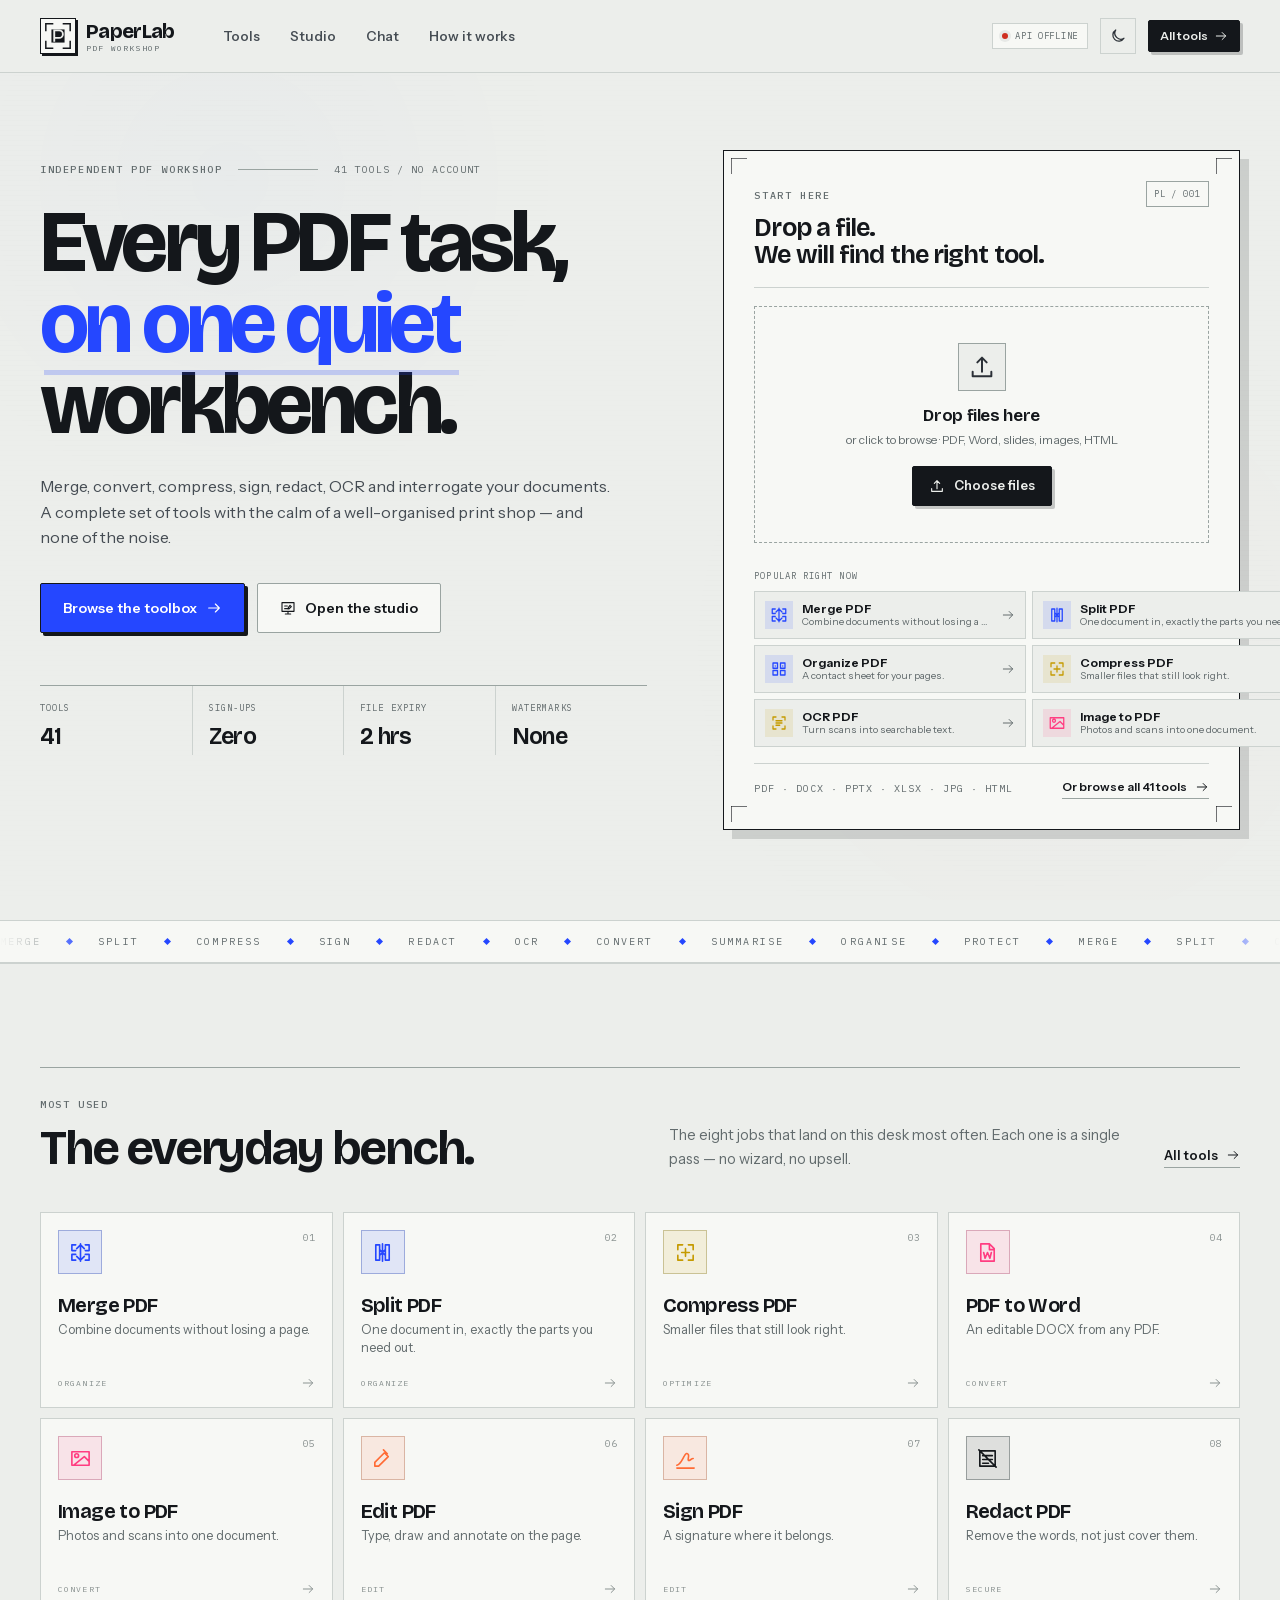
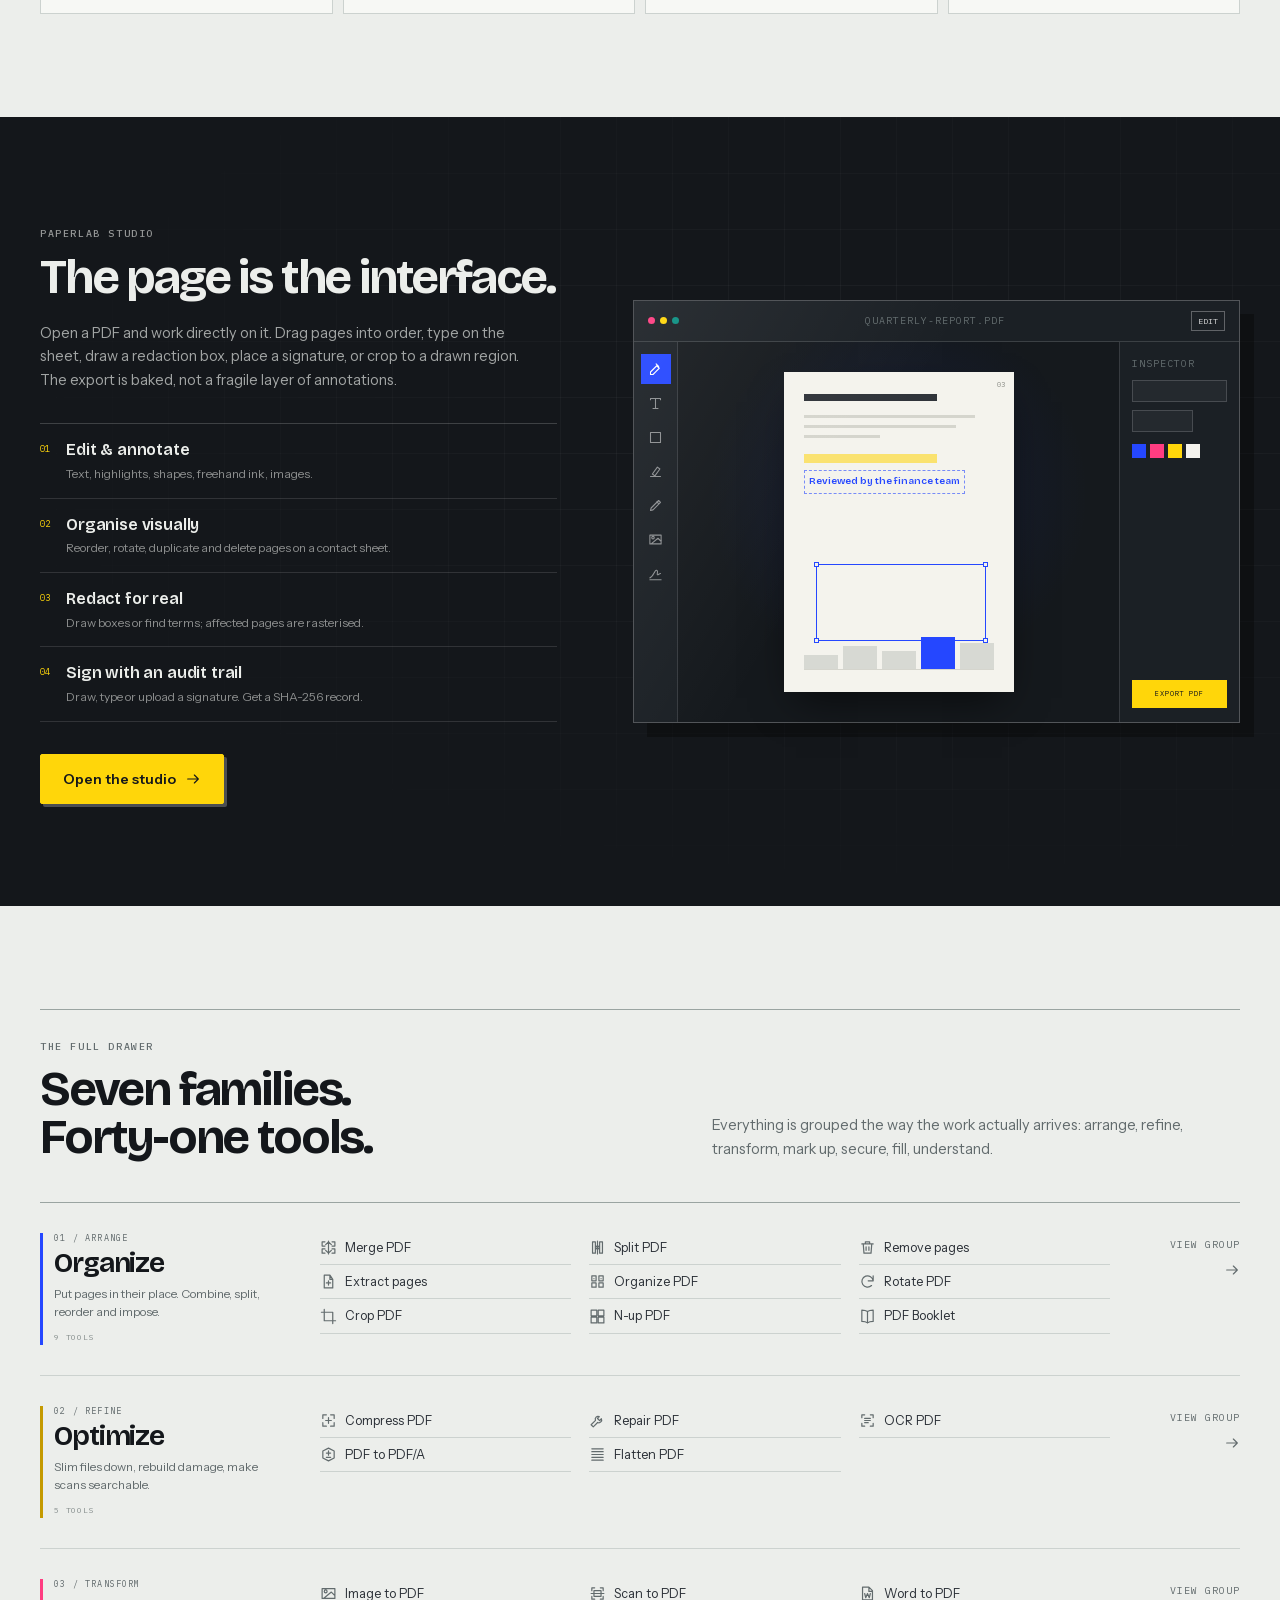
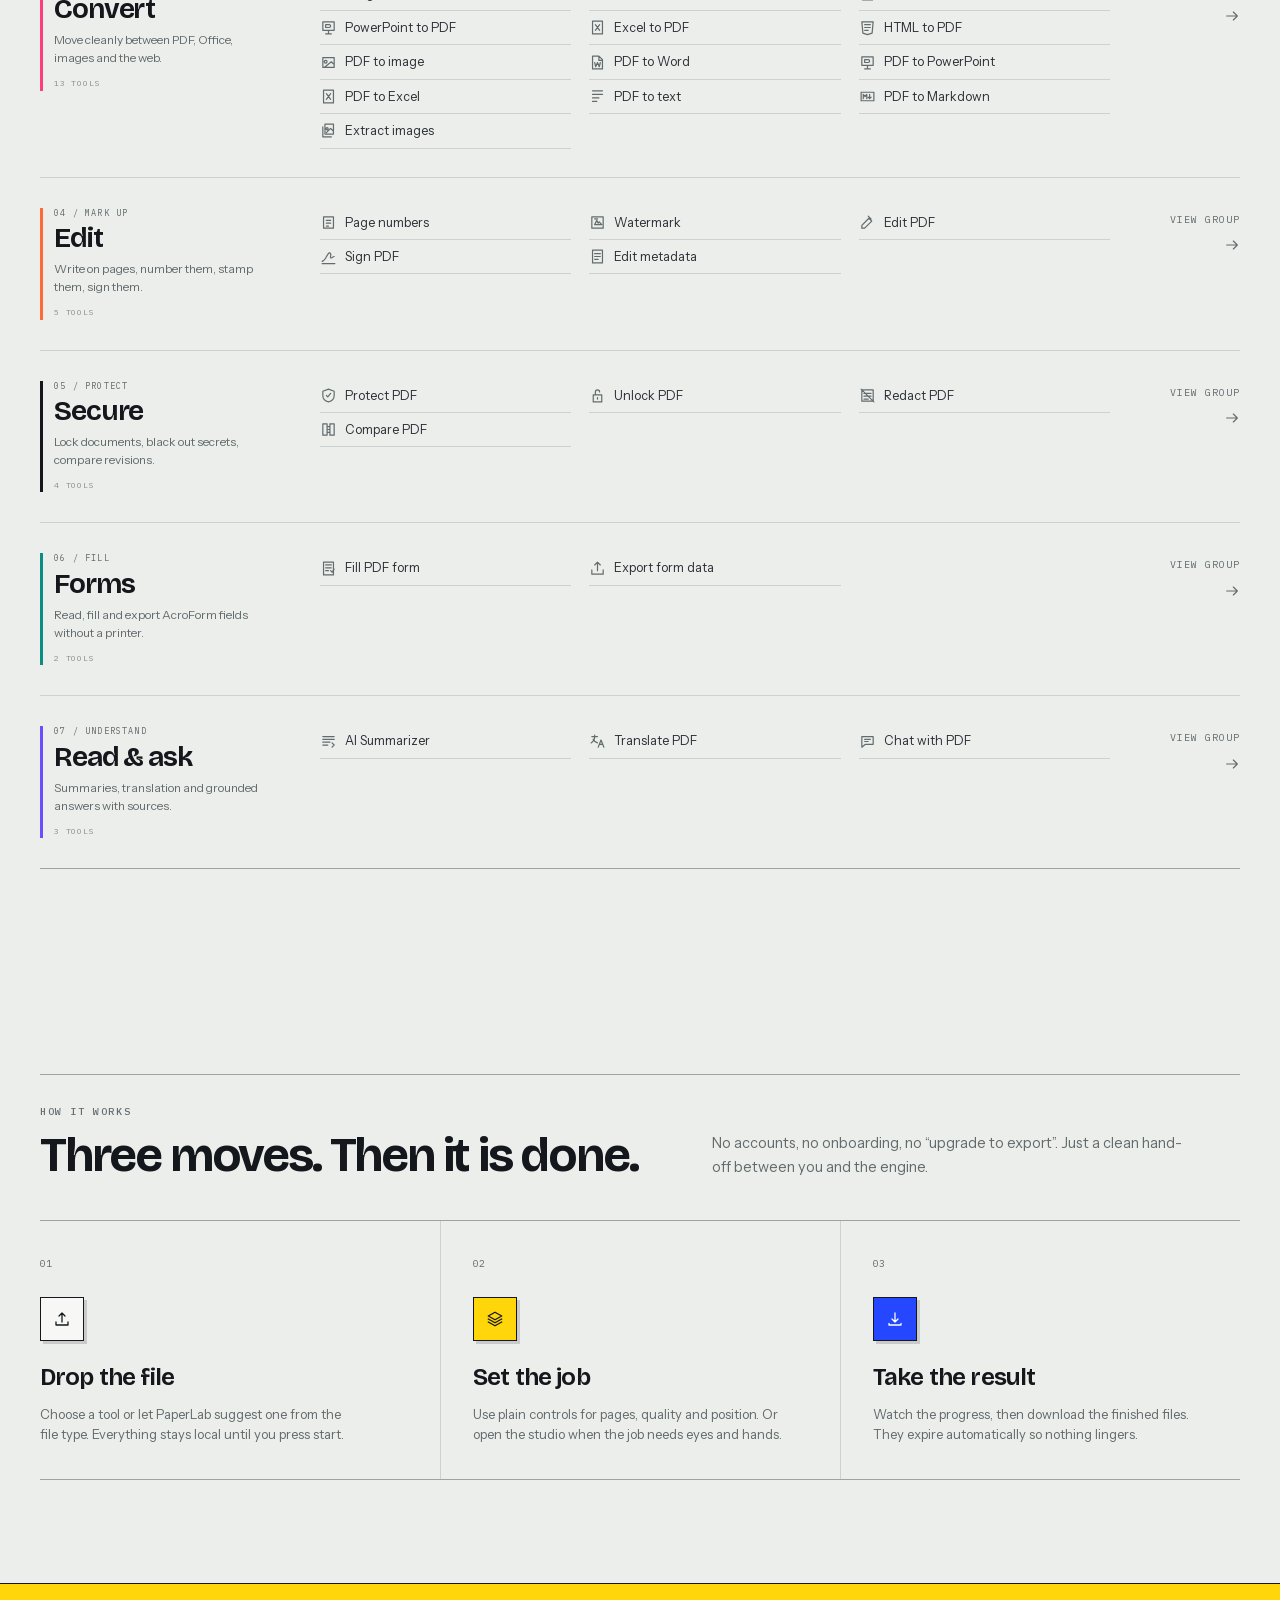
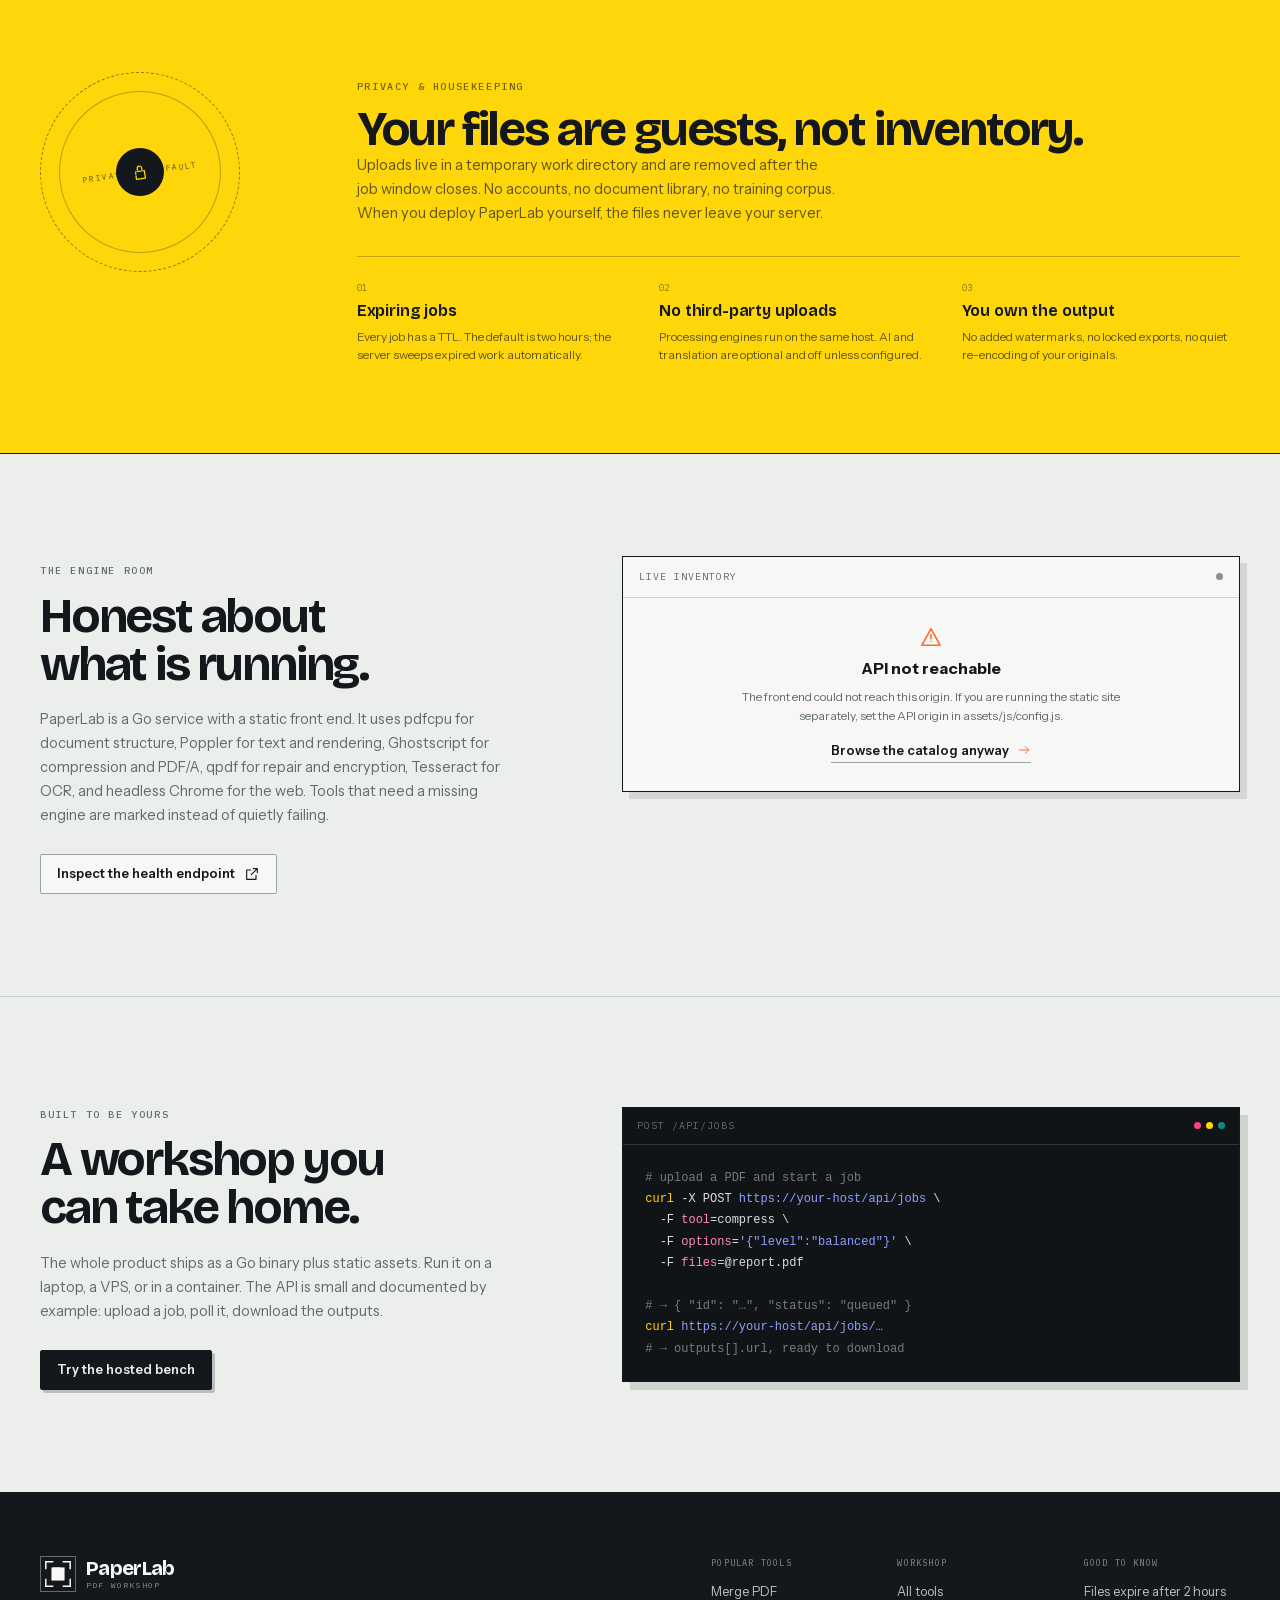
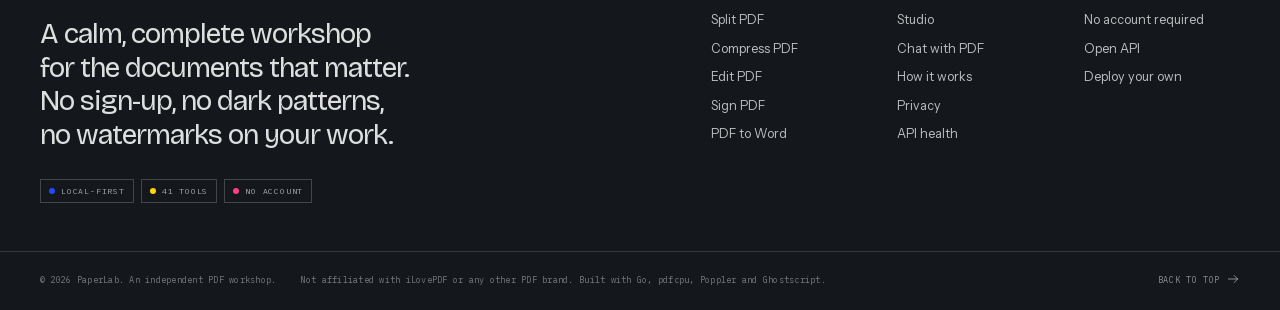
==== commit 5a077193: "chore: remove leftover deployment references Keep the compose comments, front-end config and home pa" ====
--- a/web/index.html
+++ b/web/index.html
@@ -252,12 +252,11 @@
           <span class="eyebrow">Built to be yours</span>
           <h2 class="section-title">A workshop you can take home.</h2>
           <p class="section-lede">
-            The whole product ships as a Go binary plus static assets. Run it on a laptop, a VPS, or in a container
-            behind Cloudflare. The API is small and documented by example: upload a job, poll it, download the outputs.
+            The whole product ships as a Go binary plus static assets. Run it on a laptop, a VPS, or in a container.
+            The API is small and documented by example: upload a job, poll it, download the outputs.
           </p>
           <div class="api-actions">
             <a class="btn btn-ink" href="tools.html">Try the hosted bench</a>
-            <a class="btn btn-quiet" href="https://developers.cloudflare.com/" target="_blank" rel="noopener">Deployment notes <span data-icon="external"></span></a>
           </div>
         </div>
         <div class="api-terminal" aria-label="Example API request">
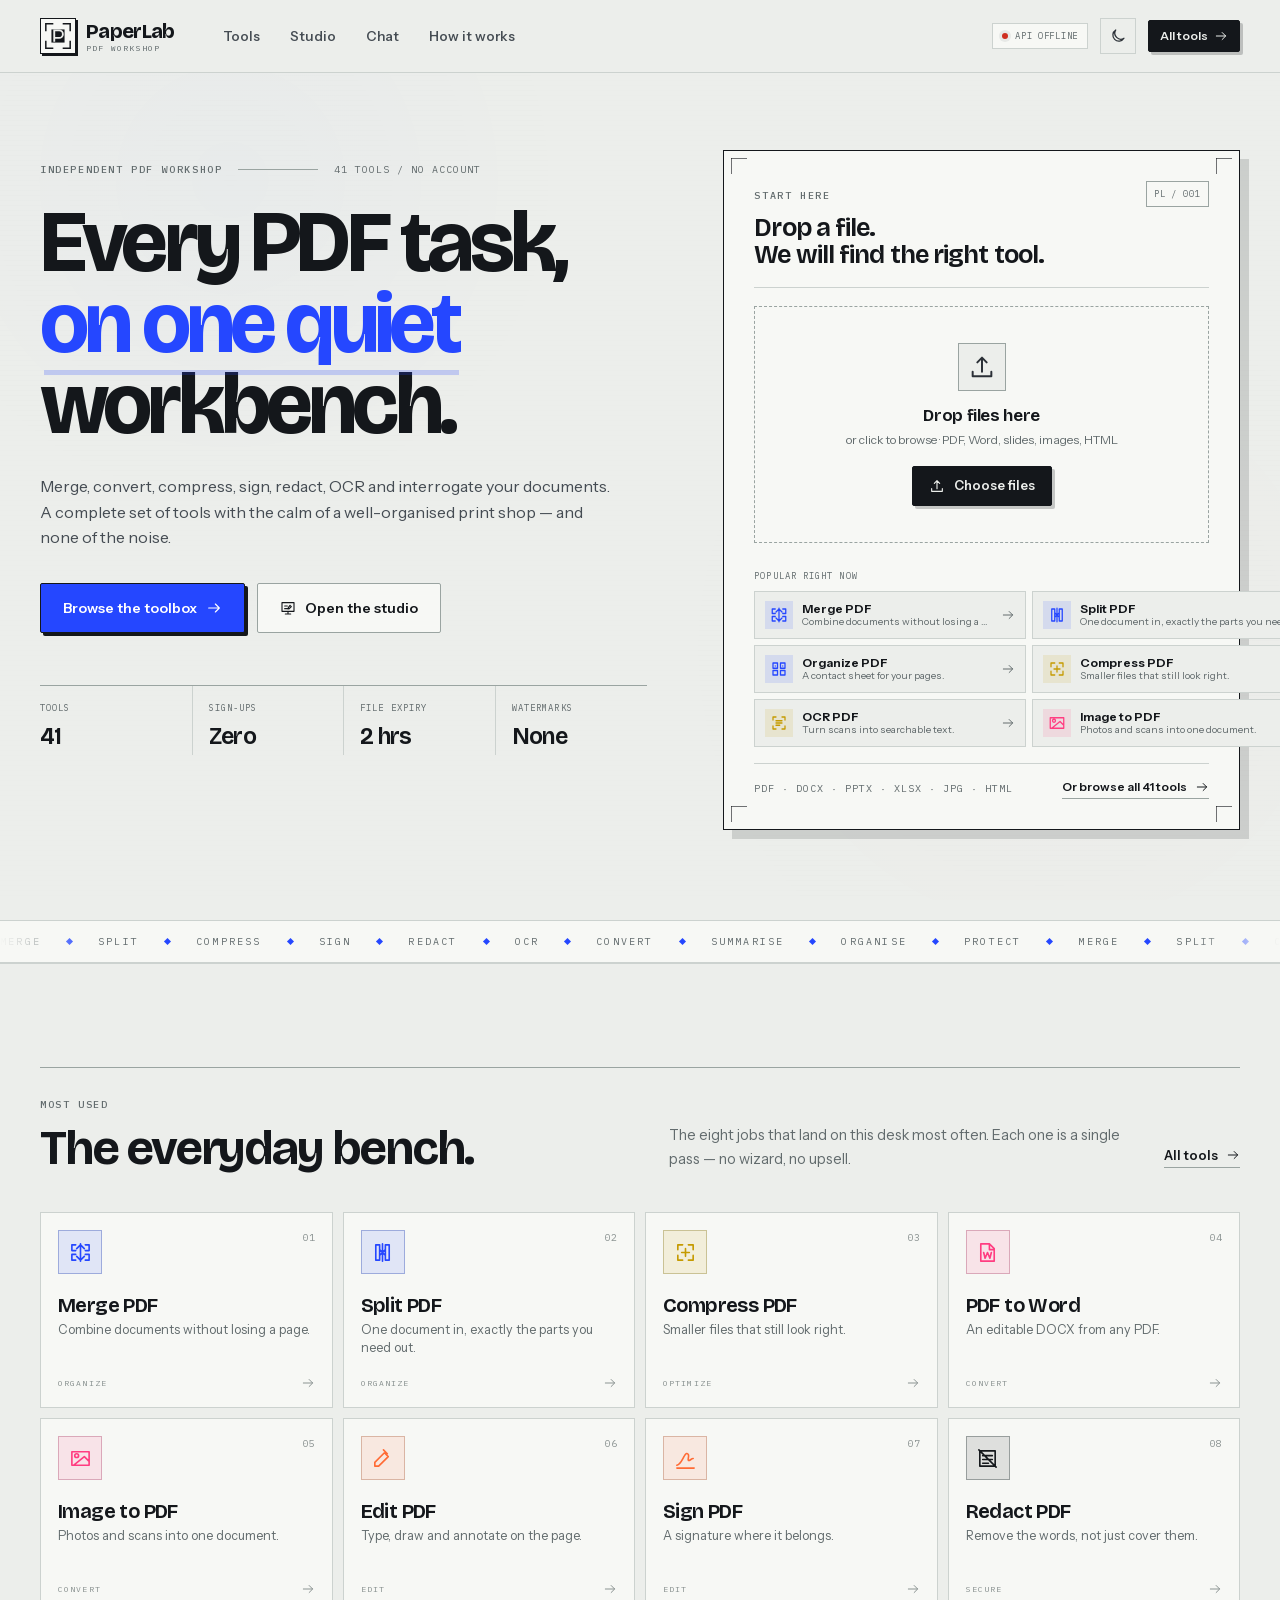
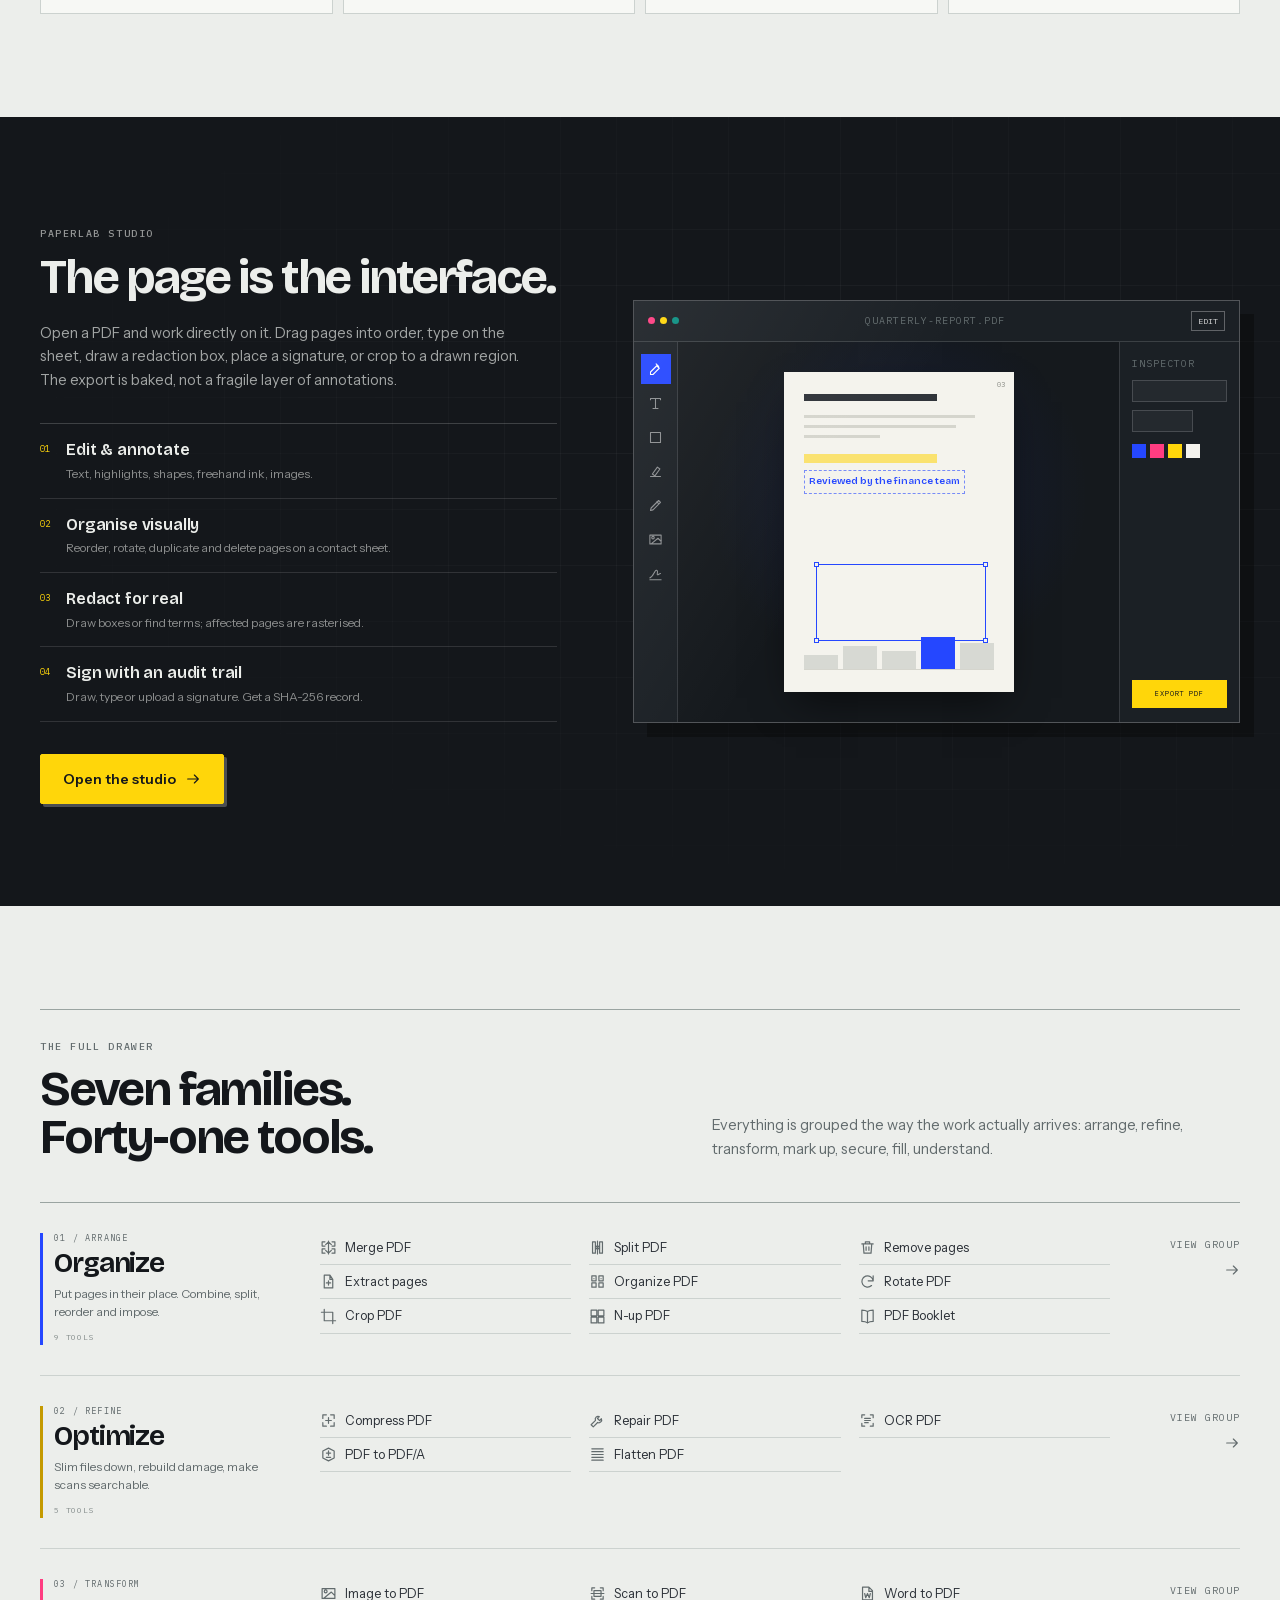
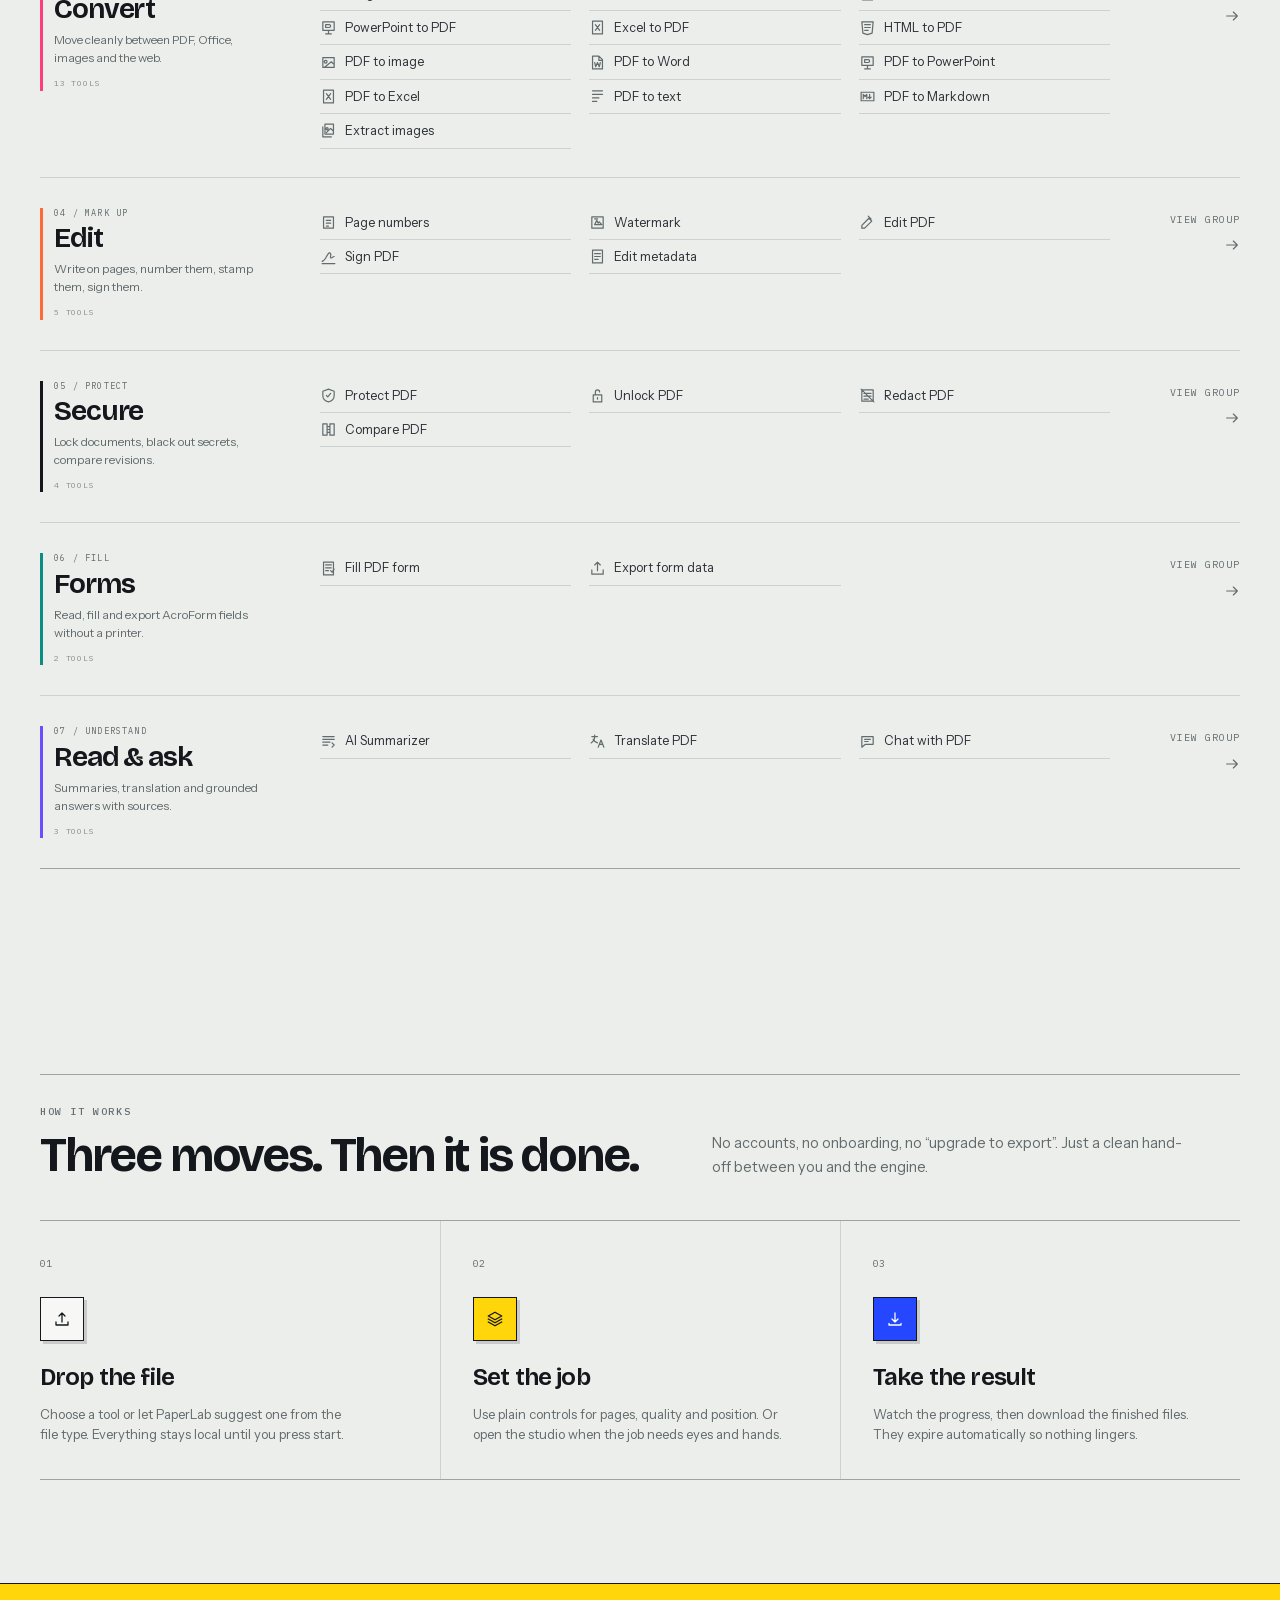
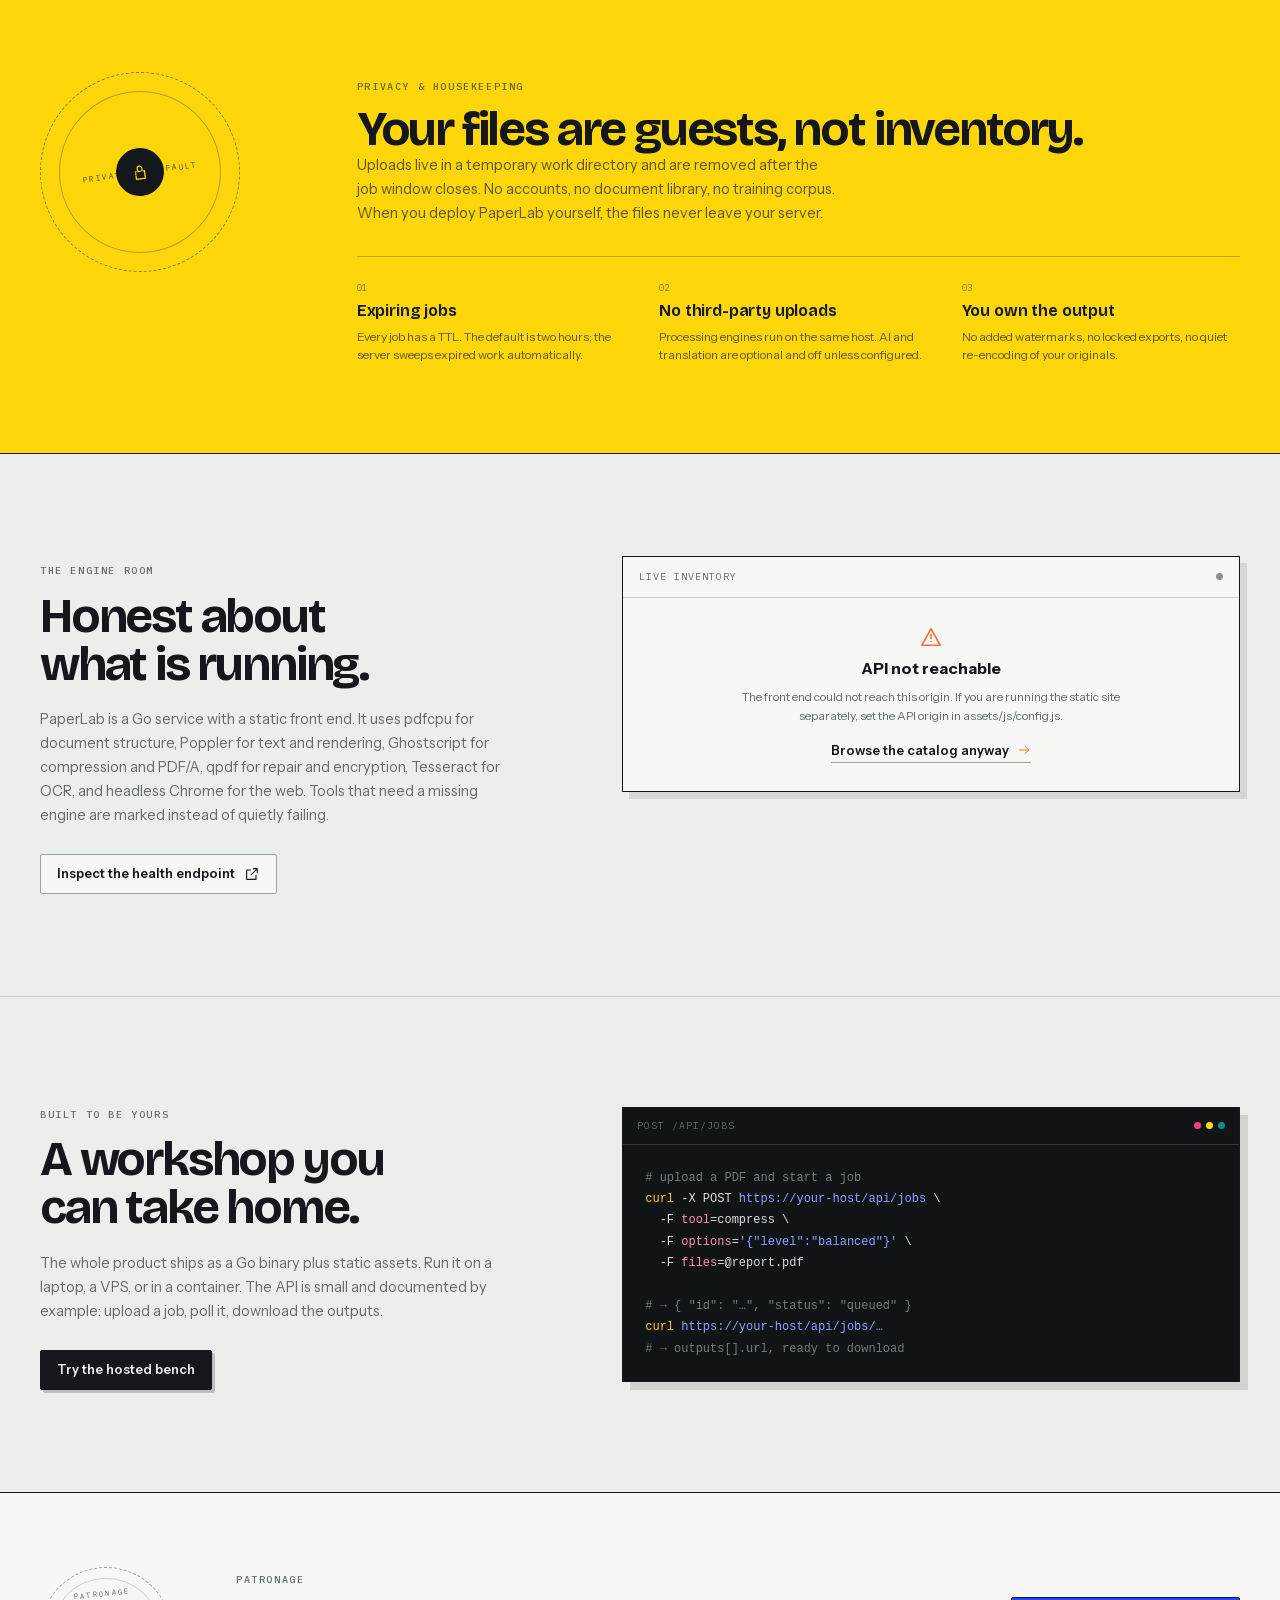
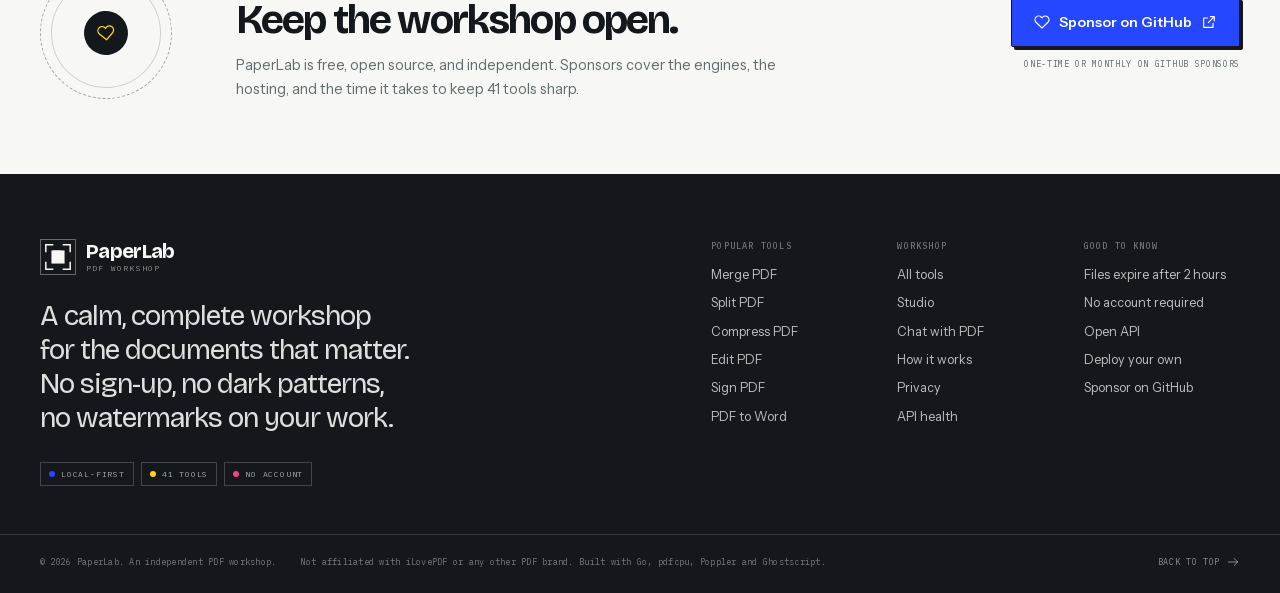
==== commit 04641e0a: "feat(web): add a GitHub Sponsors call to action Add a patronage band to the home page and a sponsor " ====
--- a/web/index.html
+++ b/web/index.html
@@ -237,7 +237,7 @@
             rendering, Ghostscript for compression and PDF/A, qpdf for repair and encryption, Tesseract for OCR, and
             headless Chrome for the web. Tools that need a missing engine are marked instead of quietly failing.
           </p>
-          <a class="btn btn-quiet" href="api/health" target="_blank" rel="noopener">Inspect the health endpoint <span data-icon="external"></span></a>
+          <a class="btn btn-quiet" id="health-link" href="api/health" target="_blank" rel="noopener">Inspect the health endpoint <span data-icon="external"></span></a>
         </div>
         <div id="status-board" class="status-board" aria-live="polite">
           <div class="status-board-head"><span class="mono micro">LIVE INVENTORY</span><span class="status-pulse"></span></div>
@@ -273,6 +273,29 @@
         </div>
       </div>
     </section>
+
+    <section class="sponsor-band" id="sponsor">
+      <div class="page-shell sponsor-grid">
+        <div class="sponsor-stamp" aria-hidden="true">
+          <span class="sponsor-stamp-ring mono">PATRONAGE</span>
+          <span class="sponsor-stamp-icon" data-icon="heart"></span>
+        </div>
+        <div class="sponsor-copy">
+          <span class="eyebrow">Patronage</span>
+          <h2 class="section-title">Keep the workshop open.</h2>
+          <p class="section-lede">
+            PaperLab is free, open source, and independent. Sponsors cover the engines, the hosting, and the time it
+            takes to keep 41 tools sharp.
+          </p>
+        </div>
+        <div class="sponsor-action">
+          <a class="btn btn-primary btn-lg" href="https://github.com/sponsors/c0d3h01" target="_blank" rel="noopener">
+            <span data-icon="heart"></span> Sponsor on GitHub <span data-icon="external"></span>
+          </a>
+          <p class="sponsor-note mono">One-time or monthly on GitHub Sponsors</p>
+        </div>
+      </div>
+    </section>
   </main>
 
   <div id="site-footer"></div>
--- a/web/assets/css/main.css
+++ b/web/assets/css/main.css
@@ -1906,6 +1906,78 @@
 .tok-key { color: #ff8db4; }
 
 /* ==========================================================================
+   Sponsor
+   ========================================================================== */
+
+.sponsor-band {
+  border-top: 1px solid var(--ink);
+  border-bottom: 1px solid var(--ink);
+  background: var(--paper-2);
+  padding: clamp(44px, 6vw, 72px) 0;
+}
+.sponsor-grid {
+  display: grid;
+  grid-template-columns: 132px minmax(0, 1fr) auto;
+  gap: clamp(28px, 5vw, 64px);
+  align-items: center;
+}
+.sponsor-stamp {
+  position: relative;
+  display: grid;
+  place-items: center;
+  width: 132px;
+  height: 132px;
+  border: 1px dashed var(--rule-strong);
+  border-radius: 50%;
+  transform: rotate(-6deg);
+}
+.sponsor-stamp::before {
+  content: "";
+  position: absolute;
+  inset: 10px;
+  border: 1px solid var(--rule);
+  border-radius: 50%;
+}
+.sponsor-stamp-ring {
+  position: absolute;
+  top: 20px;
+  font-size: 7.5px;
+  letter-spacing: 0.18em;
+  color: var(--muted);
+}
+.sponsor-stamp-icon {
+  display: grid;
+  place-items: center;
+  width: 44px;
+  height: 44px;
+  background: #14171b;
+  color: var(--yellow);
+  border-radius: 50%;
+}
+.sponsor-copy .section-title {
+  margin-top: 10px;
+  font-size: clamp(30px, 3.2vw, 44px);
+}
+.sponsor-copy .section-lede {
+  margin-top: 14px;
+  max-width: 560px;
+}
+.sponsor-action {
+  display: grid;
+  justify-items: end;
+  gap: 10px;
+}
+.sponsor-action .btn {
+  white-space: nowrap;
+}
+.sponsor-note {
+  font-size: 8.5px;
+  letter-spacing: 0.08em;
+  color: var(--muted);
+  text-transform: uppercase;
+}
+
+/* ==========================================================================
    Footer
    ========================================================================== */
 
@@ -4095,6 +4167,26 @@
   .privacy-points {
     grid-template-columns: 1fr;
   }
+  .sponsor-grid {
+    grid-template-columns: 110px minmax(0, 1fr);
+    align-items: start;
+  }
+  .sponsor-stamp {
+    width: 110px;
+    height: 110px;
+  }
+  .sponsor-stamp-ring {
+    top: 16px;
+    font-size: 7px;
+  }
+  .sponsor-stamp-icon {
+    width: 38px;
+    height: 38px;
+  }
+  .sponsor-action {
+    grid-column: 2;
+    justify-items: start;
+  }
   .footer-top {
     grid-template-columns: 1fr;
   }
@@ -4185,6 +4277,29 @@
   }
   .group-tools {
     grid-template-columns: 1fr;
+  }
+  .sponsor-grid {
+    grid-template-columns: 1fr;
+    gap: 24px;
+  }
+  .sponsor-stamp {
+    width: 96px;
+    height: 96px;
+  }
+  .sponsor-stamp-ring {
+    top: 14px;
+    font-size: 6.5px;
+  }
+  .sponsor-stamp-icon {
+    width: 34px;
+    height: 34px;
+  }
+  .sponsor-action {
+    grid-column: auto;
+    justify-items: stretch;
+  }
+  .sponsor-action .btn {
+    width: 100%;
   }
   .footer-columns {
     grid-template-columns: 1fr;
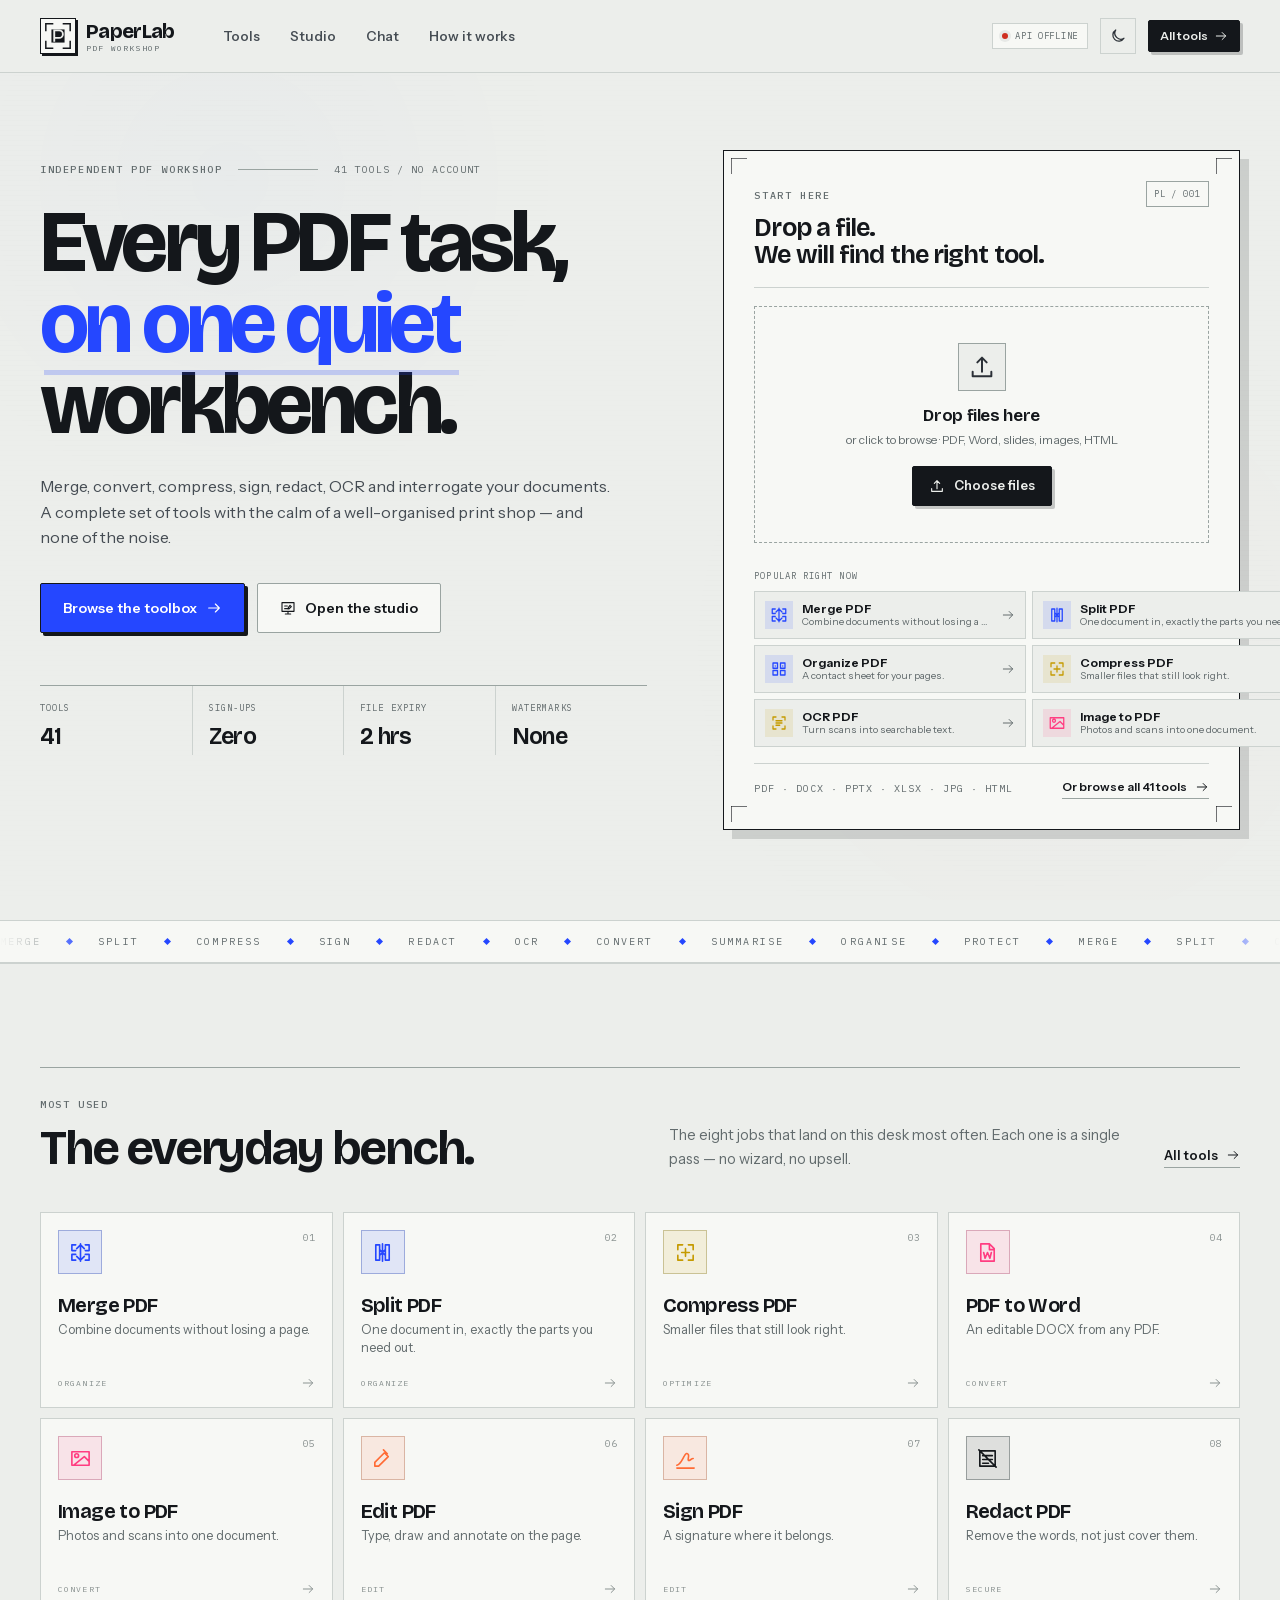
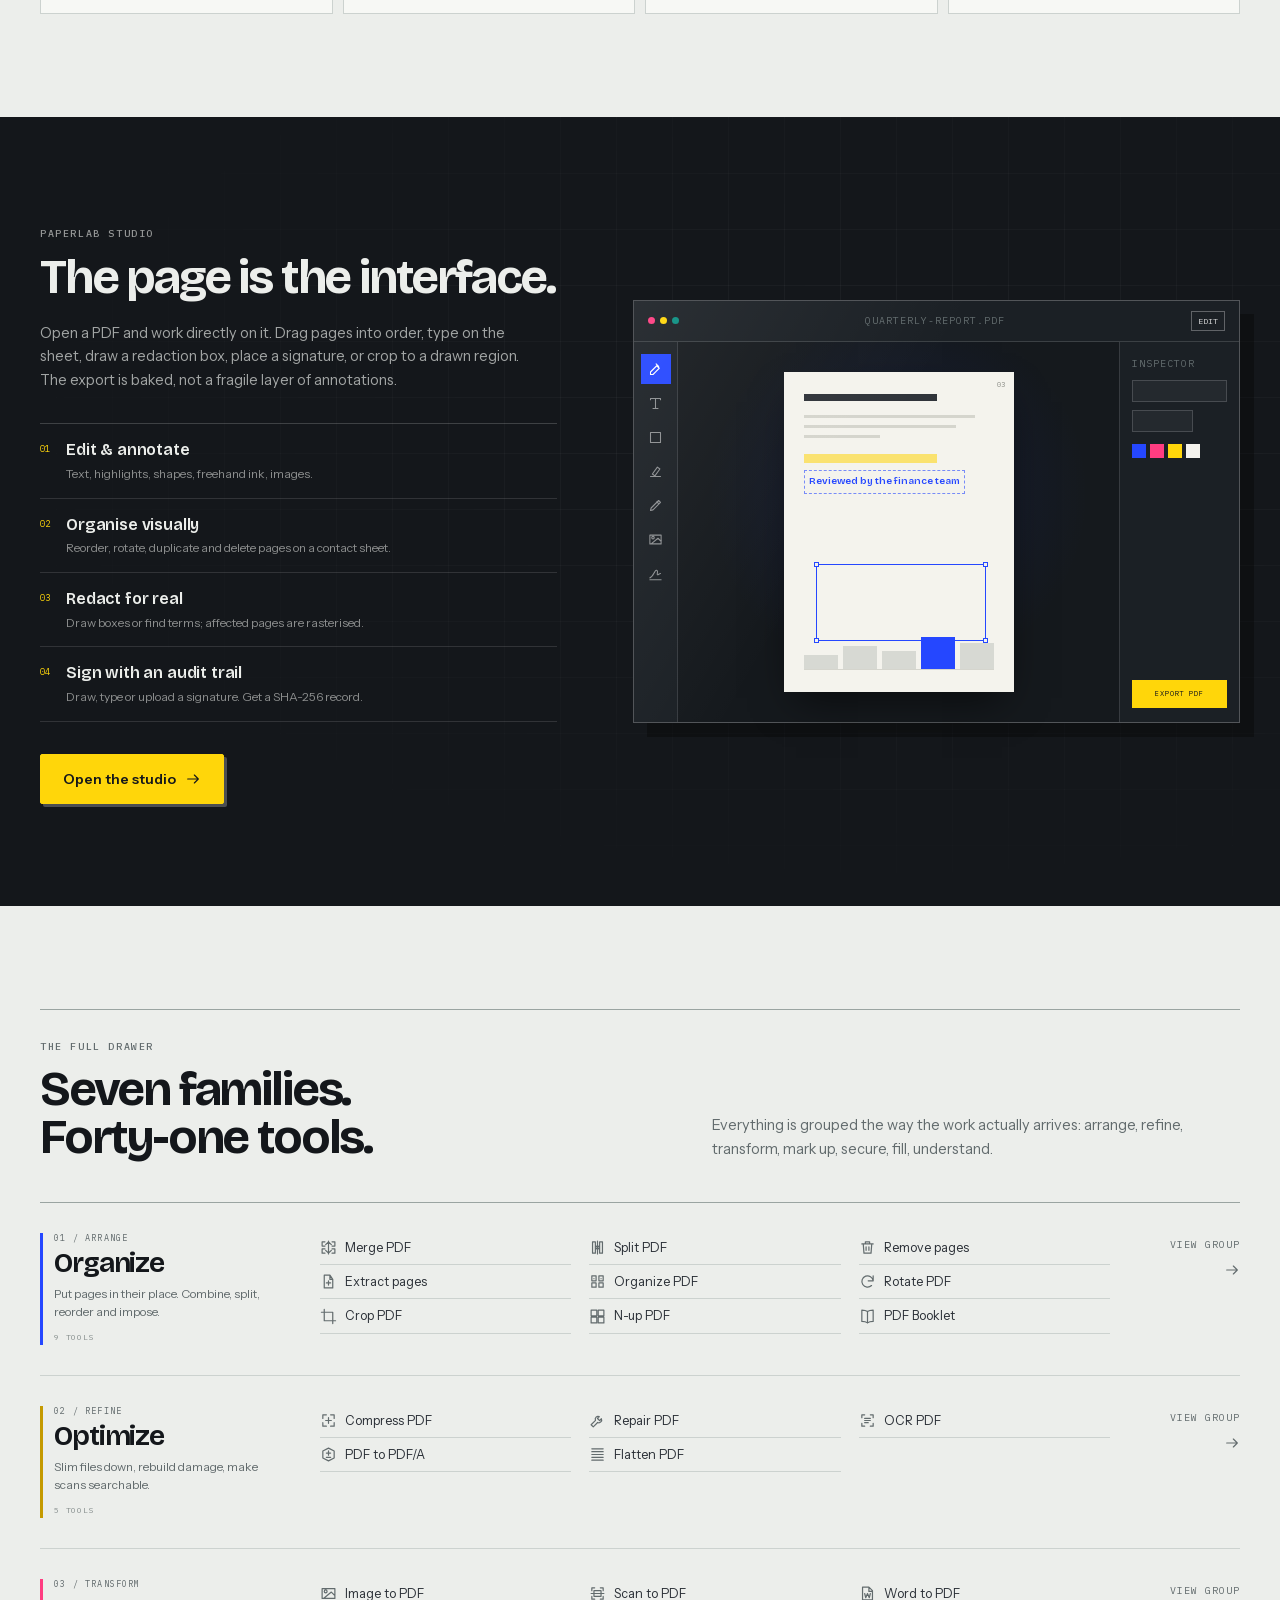
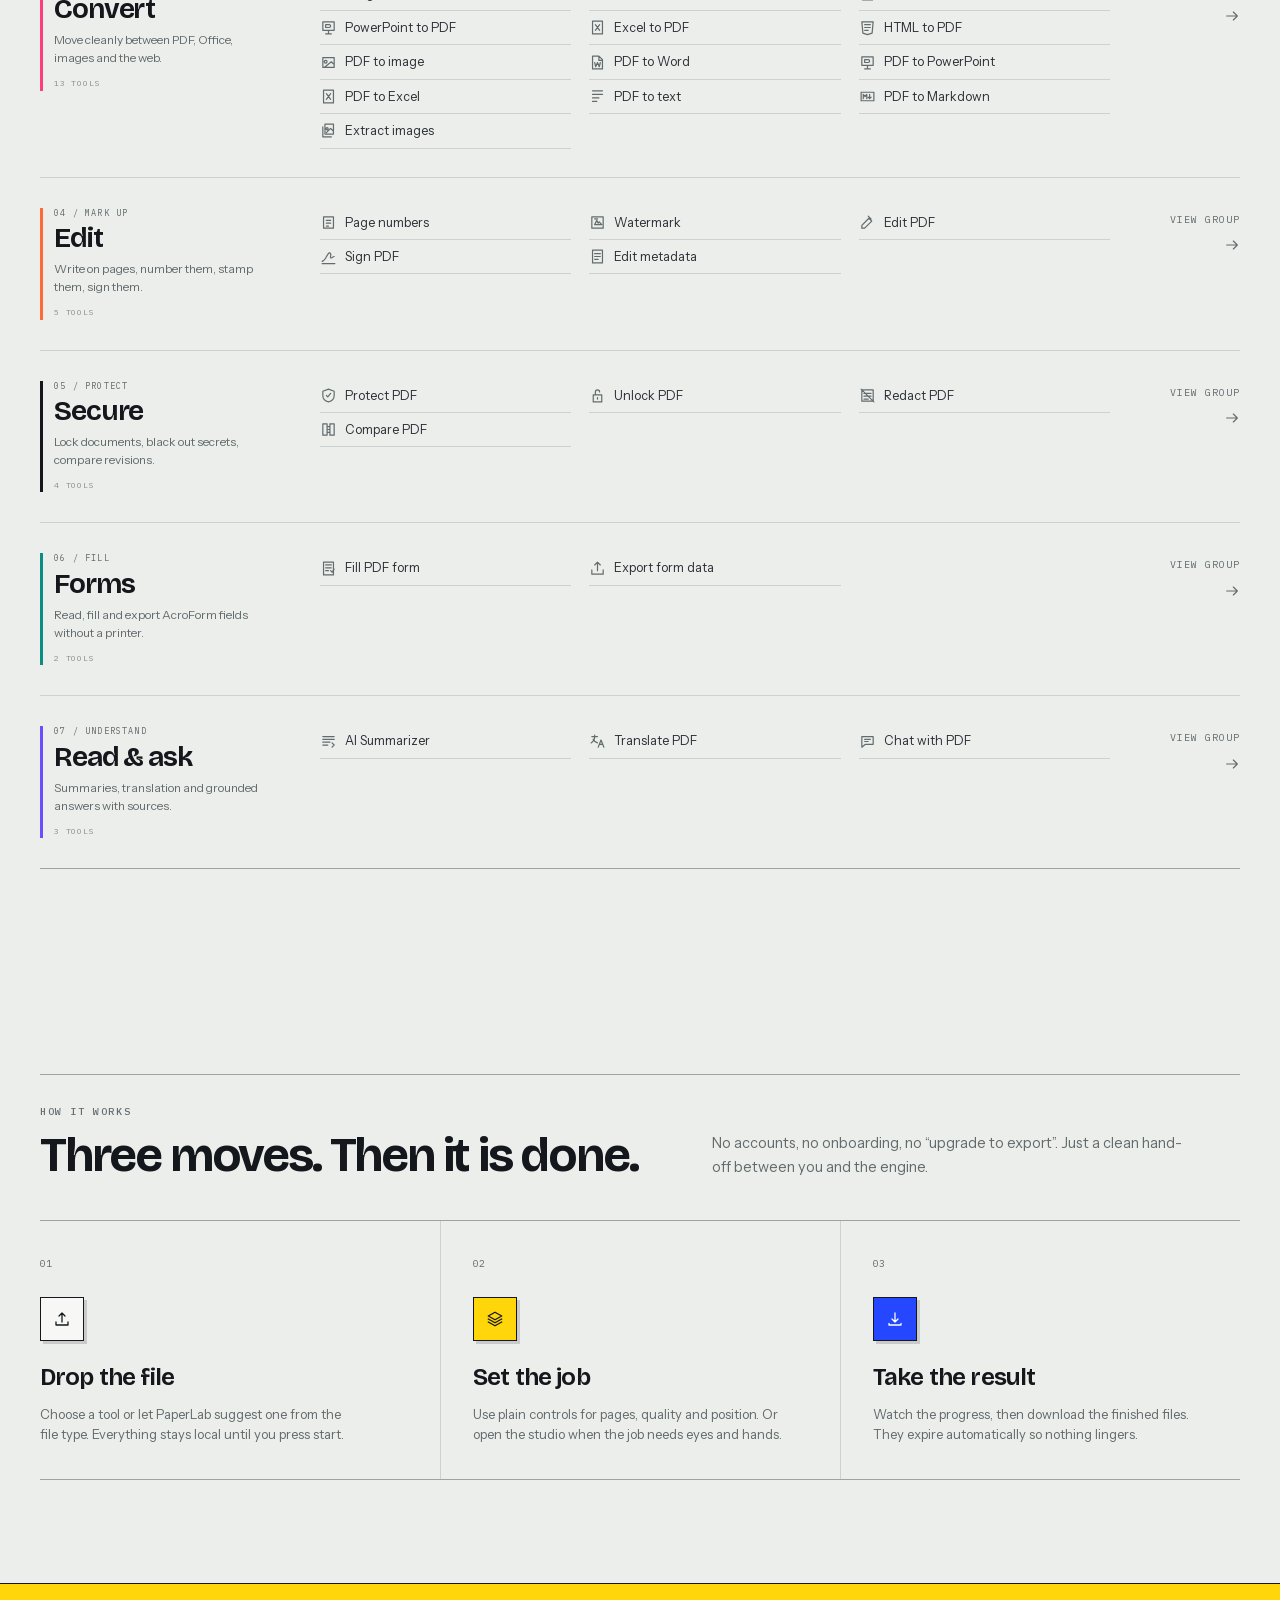
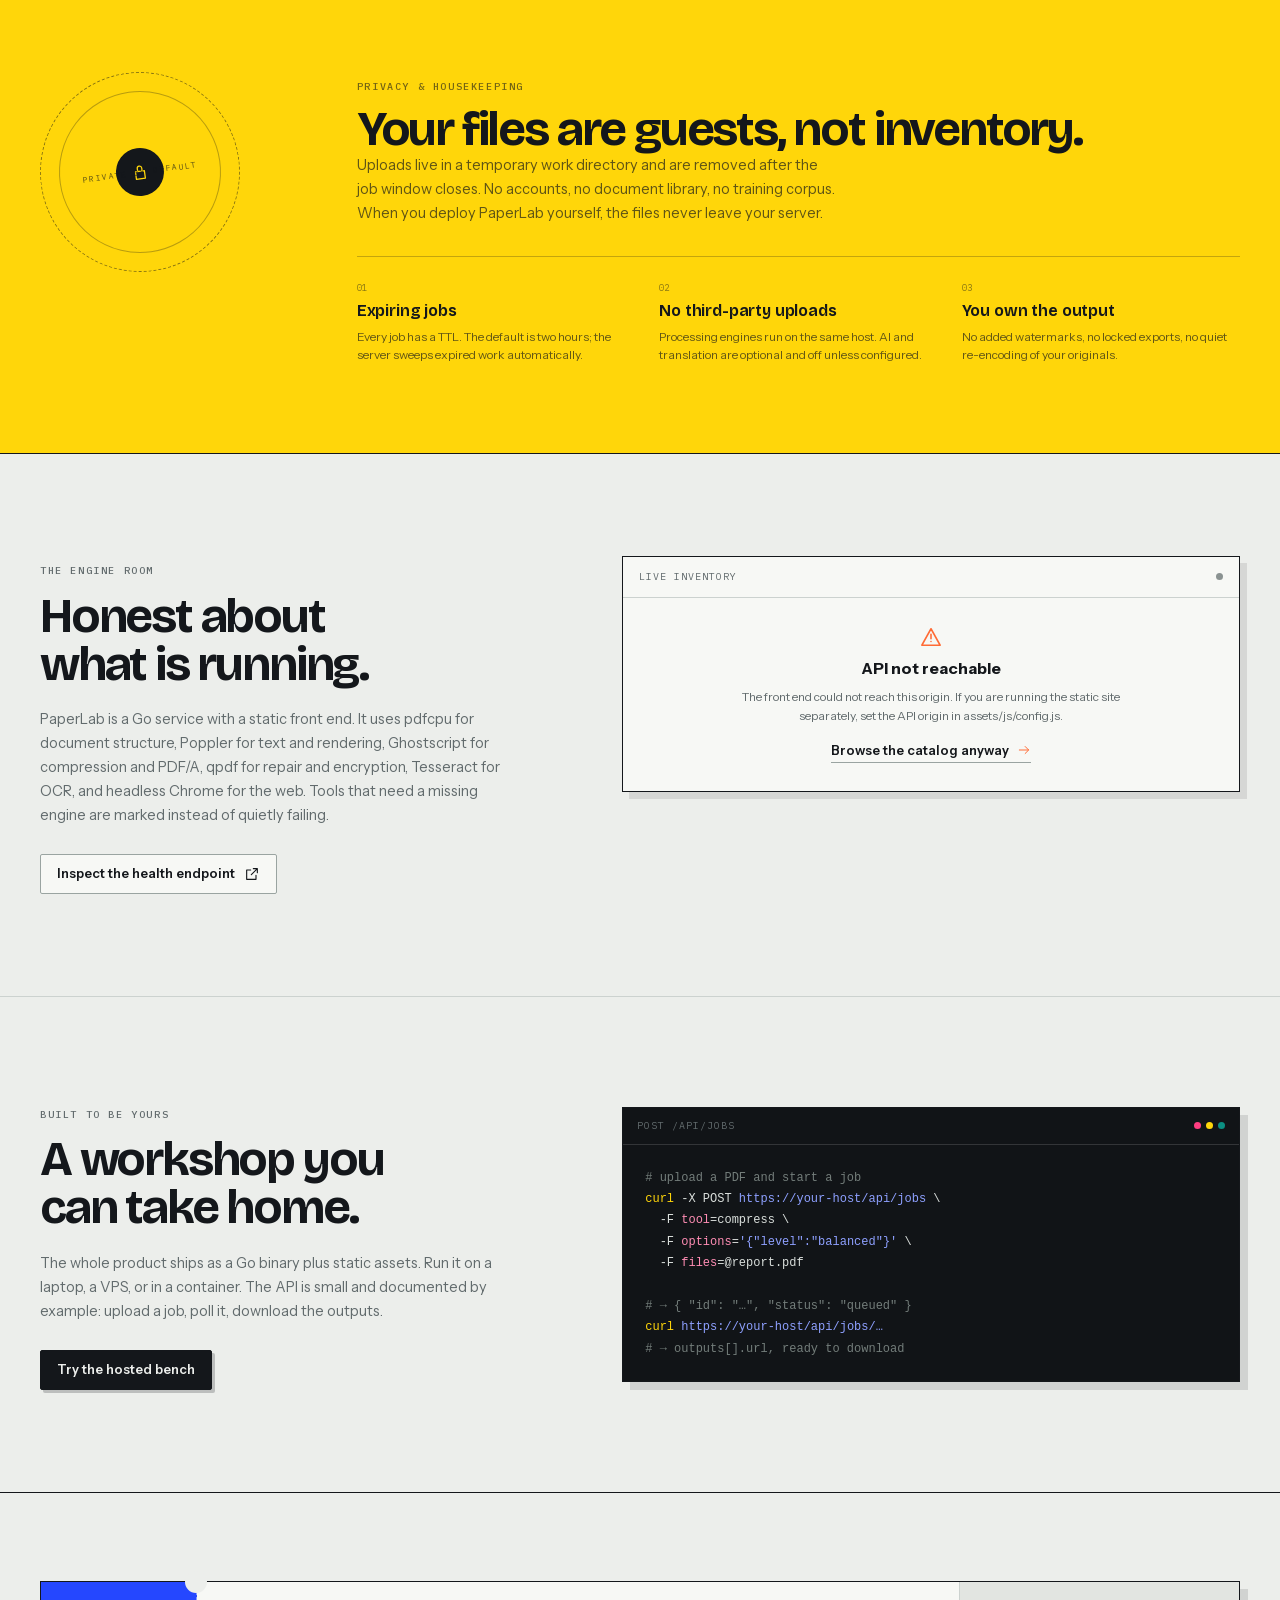
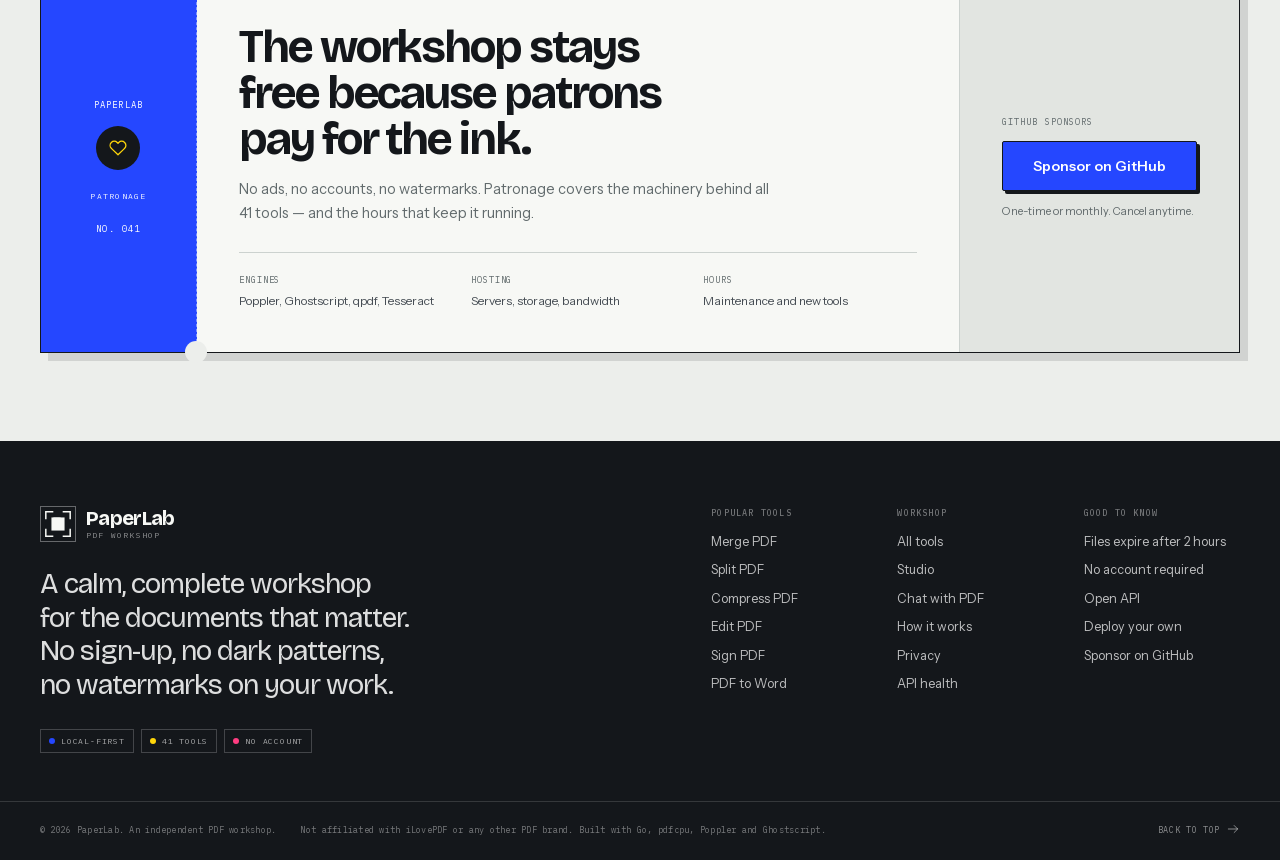
==== commit 925c7cc8: "feat(web): redesign the sponsor section as a patronage ticket Replace the stamp-and-button band with" ====
--- a/web/index.html
+++ b/web/index.html
@@ -275,24 +275,44 @@
     </section>
 
     <section class="sponsor-band" id="sponsor">
-      <div class="page-shell sponsor-grid">
-        <div class="sponsor-stamp" aria-hidden="true">
-          <span class="sponsor-stamp-ring mono">PATRONAGE</span>
-          <span class="sponsor-stamp-icon" data-icon="heart"></span>
-        </div>
-        <div class="sponsor-copy">
-          <span class="eyebrow">Patronage</span>
-          <h2 class="section-title">Keep the workshop open.</h2>
-          <p class="section-lede">
-            PaperLab is free, open source, and independent. Sponsors cover the engines, the hosting, and the time it
-            takes to keep 41 tools sharp.
-          </p>
-        </div>
-        <div class="sponsor-action">
-          <a class="btn btn-primary btn-lg" href="https://github.com/sponsors/c0d3h01" target="_blank" rel="noopener">
-            <span data-icon="heart"></span> Sponsor on GitHub <span data-icon="external"></span>
-          </a>
-          <p class="sponsor-note mono">One-time or monthly on GitHub Sponsors</p>
+      <div class="page-shell">
+        <div class="sponsor-ticket">
+          <div class="sponsor-stub">
+            <div class="sponsor-stub-top">
+              <span class="sponsor-stub-brand mono">PaperLab</span>
+              <span class="sponsor-stub-icon" data-icon="heart"></span>
+            </div>
+            <span class="sponsor-stub-label mono">Patronage</span>
+            <span class="sponsor-stub-no mono">No. 041</span>
+          </div>
+          <div class="sponsor-body">
+            <h2 class="sponsor-title">The workshop stays free because patrons pay for the ink.</h2>
+            <p class="sponsor-lede">
+              No ads, no accounts, no watermarks. Patronage covers the machinery behind all 41 tools — and the hours
+              that keep it running.
+            </p>
+            <div class="sponsor-ledger">
+              <div class="sponsor-ledger-item">
+                <span class="mono">Engines</span>
+                <span>Poppler, Ghostscript, qpdf, Tesseract</span>
+              </div>
+              <div class="sponsor-ledger-item">
+                <span class="mono">Hosting</span>
+                <span>Servers, storage, bandwidth</span>
+              </div>
+              <div class="sponsor-ledger-item">
+                <span class="mono">Hours</span>
+                <span>Maintenance and new tools</span>
+              </div>
+            </div>
+          </div>
+          <div class="sponsor-action">
+            <span class="sponsor-action-label mono">GitHub Sponsors</span>
+            <a class="btn btn-primary btn-lg" href="https://github.com/sponsors/c0d3h01" target="_blank" rel="noopener">
+              <span data-icon="heart"></span> Sponsor on GitHub <span data-icon="external"></span>
+            </a>
+            <p class="sponsor-note">One-time or monthly. Cancel anytime.</p>
+          </div>
         </div>
       </div>
     </section>
--- a/web/assets/css/main.css
+++ b/web/assets/css/main.css
@@ -1912,40 +1912,60 @@
 .sponsor-band {
   border-top: 1px solid var(--ink);
   border-bottom: 1px solid var(--ink);
+  background: var(--paper);
+  padding: clamp(56px, 7vw, 88px) 0;
+}
+.sponsor-ticket {
+  position: relative;
+  display: grid;
+  grid-template-columns: 156px minmax(0, 1fr) 280px;
+  grid-template-areas: "stub body action";
   background: var(--paper-2);
-  padding: clamp(44px, 6vw, 72px) 0;
-}
-.sponsor-grid {
-  display: grid;
-  grid-template-columns: 132px minmax(0, 1fr) auto;
-  gap: clamp(28px, 5vw, 64px);
-  align-items: center;
-}
-.sponsor-stamp {
+  border: 1px solid var(--ink);
+  box-shadow: 8px 8px 0 color-mix(in srgb, var(--ink) 12%, transparent);
+}
+.sponsor-stub {
+  grid-area: stub;
   position: relative;
-  display: grid;
-  place-items: center;
-  width: 132px;
-  height: 132px;
-  border: 1px dashed var(--rule-strong);
-  border-radius: 50%;
-  transform: rotate(-6deg);
-}
-.sponsor-stamp::before {
+  display: flex;
+  flex-direction: column;
+  align-items: center;
+  justify-content: center;
+  gap: 20px;
+  padding: 24px 18px;
+  background: var(--blue);
+  color: #fff;
+  border-right: 1px dashed color-mix(in srgb, currentColor 45%, transparent);
+  text-align: center;
+}
+[data-theme="dark"] .sponsor-stub {
+  color: #14171b;
+}
+.sponsor-stub::before,
+.sponsor-stub::after {
   content: "";
   position: absolute;
-  inset: 10px;
-  border: 1px solid var(--rule);
+  right: -11px;
+  width: 22px;
+  height: 22px;
   border-radius: 50%;
-}
-.sponsor-stamp-ring {
-  position: absolute;
-  top: 20px;
-  font-size: 7.5px;
-  letter-spacing: 0.18em;
-  color: var(--muted);
-}
-.sponsor-stamp-icon {
+  background: var(--paper);
+  z-index: 2;
+}
+.sponsor-stub::before { top: -11px; }
+.sponsor-stub::after { bottom: -11px; }
+.sponsor-stub-top {
+  display: flex;
+  flex-direction: column;
+  align-items: center;
+  gap: 14px;
+}
+.sponsor-stub-brand {
+  font-size: 9px;
+  letter-spacing: 0.12em;
+  text-transform: uppercase;
+}
+.sponsor-stub-icon {
   display: grid;
   place-items: center;
   width: 44px;
@@ -1954,27 +1974,92 @@
   color: var(--yellow);
   border-radius: 50%;
 }
-.sponsor-copy .section-title {
-  margin-top: 10px;
-  font-size: clamp(30px, 3.2vw, 44px);
-}
-.sponsor-copy .section-lede {
-  margin-top: 14px;
-  max-width: 560px;
+.sponsor-stub-label,
+.sponsor-stub-no {
+  font-size: 8px;
+  letter-spacing: 0.16em;
+  text-transform: uppercase;
+  opacity: 0.9;
+}
+.sponsor-stub-no {
+  opacity: 1;
+  font-size: 9px;
+}
+.sponsor-body {
+  grid-area: body;
+  display: flex;
+  flex-direction: column;
+  justify-content: center;
+  padding: clamp(28px, 3.4vw, 42px);
+}
+.sponsor-title {
+  max-width: 18ch;
+  font-family: var(--font-display);
+  font-size: clamp(32px, 3.6vw, 48px);
+  font-weight: 690;
+  line-height: 1;
+  letter-spacing: -0.045em;
+  text-wrap: balance;
+}
+.sponsor-lede {
+  max-width: 54ch;
+  margin-top: 16px;
+  font-size: 14.5px;
+  line-height: 1.65;
+  color: var(--muted);
+  text-wrap: pretty;
+}
+.sponsor-ledger {
+  display: grid;
+  grid-template-columns: repeat(3, minmax(0, 1fr));
+  gap: 18px;
+  margin-top: 26px;
+  padding-top: 20px;
+  border-top: 1px solid var(--rule);
+}
+.sponsor-ledger-item {
+  display: grid;
+  gap: 5px;
+}
+.sponsor-ledger-item .mono {
+  font-size: 9px;
+  letter-spacing: 0.1em;
+  text-transform: uppercase;
+  color: var(--muted);
+}
+.sponsor-ledger-item span:last-child {
+  font-size: 12px;
+  line-height: 1.5;
+  color: var(--ink-3);
 }
 .sponsor-action {
-  display: grid;
-  justify-items: end;
-  gap: 10px;
+  grid-area: action;
+  display: flex;
+  flex-direction: column;
+  justify-content: center;
+  align-items: flex-start;
+  gap: 12px;
+  padding: clamp(28px, 3.4vw, 42px);
+  background: var(--paper-3);
+  border-left: 1px solid var(--rule);
+}
+.sponsor-action-label {
+  font-size: 9px;
+  letter-spacing: 0.12em;
+  text-transform: uppercase;
+  color: var(--muted);
 }
 .sponsor-action .btn {
+  width: 100%;
   white-space: nowrap;
 }
+[data-theme="dark"] .sponsor-action .btn-primary {
+  --btn-fg: #101316;
+}
 .sponsor-note {
-  font-size: 8.5px;
-  letter-spacing: 0.08em;
-  color: var(--muted);
-  text-transform: uppercase;
+  font-size: 11px;
+  line-height: 1.5;
+  color: var(--muted);
 }
 
 /* ==========================================================================
@@ -4086,6 +4171,33 @@
   .privacy-stamp {
     display: none;
   }
+  .sponsor-ticket {
+    grid-template-columns: 132px minmax(0, 1fr);
+    grid-template-areas:
+      "stub body"
+      "stub action";
+  }
+  .sponsor-action {
+    display: grid;
+    grid-template-columns: minmax(0, 1fr) auto;
+    grid-template-areas:
+      "label button"
+      "note button";
+    align-items: center;
+    gap: 6px 24px;
+    border-left: 0;
+    border-top: 1px solid var(--rule);
+  }
+  .sponsor-action-label {
+    grid-area: label;
+  }
+  .sponsor-action .btn {
+    grid-area: button;
+    width: auto;
+  }
+  .sponsor-note {
+    grid-area: note;
+  }
   .status-grid,
   .api-grid {
     grid-template-columns: 1fr;
@@ -4167,25 +4279,73 @@
   .privacy-points {
     grid-template-columns: 1fr;
   }
-  .sponsor-grid {
-    grid-template-columns: 110px minmax(0, 1fr);
-    align-items: start;
-  }
-  .sponsor-stamp {
-    width: 110px;
-    height: 110px;
-  }
-  .sponsor-stamp-ring {
-    top: 16px;
-    font-size: 7px;
-  }
-  .sponsor-stamp-icon {
-    width: 38px;
-    height: 38px;
+  .sponsor-ticket {
+    grid-template-columns: 1fr;
+    grid-template-areas:
+      "stub"
+      "body"
+      "action";
+  }
+  .sponsor-stub {
+    flex-direction: row;
+    justify-content: space-between;
+    gap: 14px;
+    padding: 16px 20px;
+    border-right: 0;
+    border-bottom: 1px dashed color-mix(in srgb, currentColor 45%, transparent);
+    text-align: left;
+  }
+  .sponsor-stub::before,
+  .sponsor-stub::after {
+    top: auto;
+    bottom: -11px;
+  }
+  .sponsor-stub::before {
+    right: auto;
+    left: -11px;
+  }
+  .sponsor-stub::after {
+    right: -11px;
+  }
+  .sponsor-stub-top {
+    flex-direction: row;
+    gap: 10px;
+  }
+  .sponsor-stub-icon {
+    width: 32px;
+    height: 32px;
+  }
+  .sponsor-body {
+    padding: 26px 20px;
+  }
+  .sponsor-title {
+    max-width: none;
+    font-size: clamp(30px, 8vw, 40px);
+  }
+  .sponsor-ledger {
+    grid-template-columns: 1fr;
+    gap: 0;
+    margin-top: 22px;
+    padding-top: 0;
+    border-top: 0;
+  }
+  .sponsor-ledger-item {
+    padding: 12px 0;
+    border-top: 1px solid var(--rule);
+  }
+  .sponsor-ledger-item:first-child {
+    border-top: 0;
+    padding-top: 0;
   }
   .sponsor-action {
-    grid-column: 2;
-    justify-items: start;
+    display: flex;
+    flex-direction: column;
+    align-items: flex-start;
+    gap: 12px;
+    padding: 20px;
+  }
+  .sponsor-action .btn {
+    width: 100%;
   }
   .footer-top {
     grid-template-columns: 1fr;
@@ -4277,29 +4437,6 @@
   }
   .group-tools {
     grid-template-columns: 1fr;
-  }
-  .sponsor-grid {
-    grid-template-columns: 1fr;
-    gap: 24px;
-  }
-  .sponsor-stamp {
-    width: 96px;
-    height: 96px;
-  }
-  .sponsor-stamp-ring {
-    top: 14px;
-    font-size: 6.5px;
-  }
-  .sponsor-stamp-icon {
-    width: 34px;
-    height: 34px;
-  }
-  .sponsor-action {
-    grid-column: auto;
-    justify-items: stretch;
-  }
-  .sponsor-action .btn {
-    width: 100%;
   }
   .footer-columns {
     grid-template-columns: 1fr;
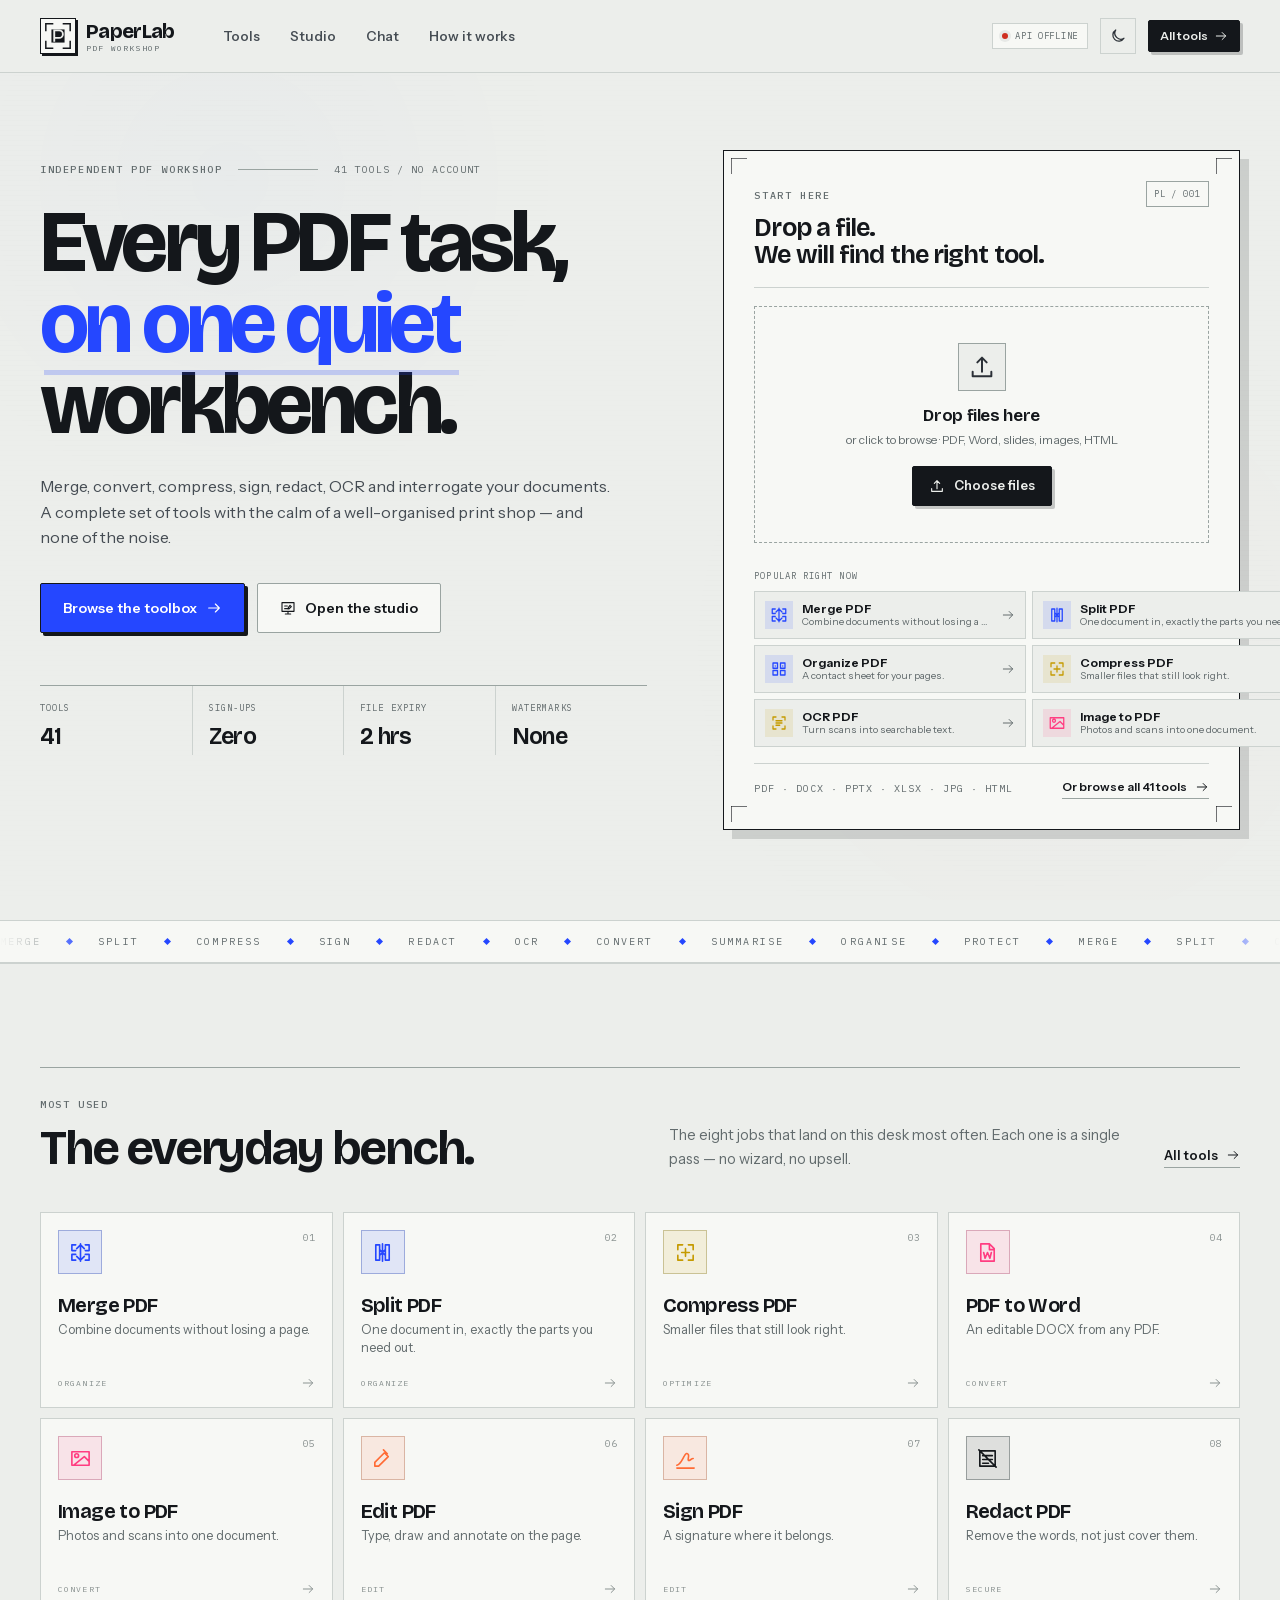
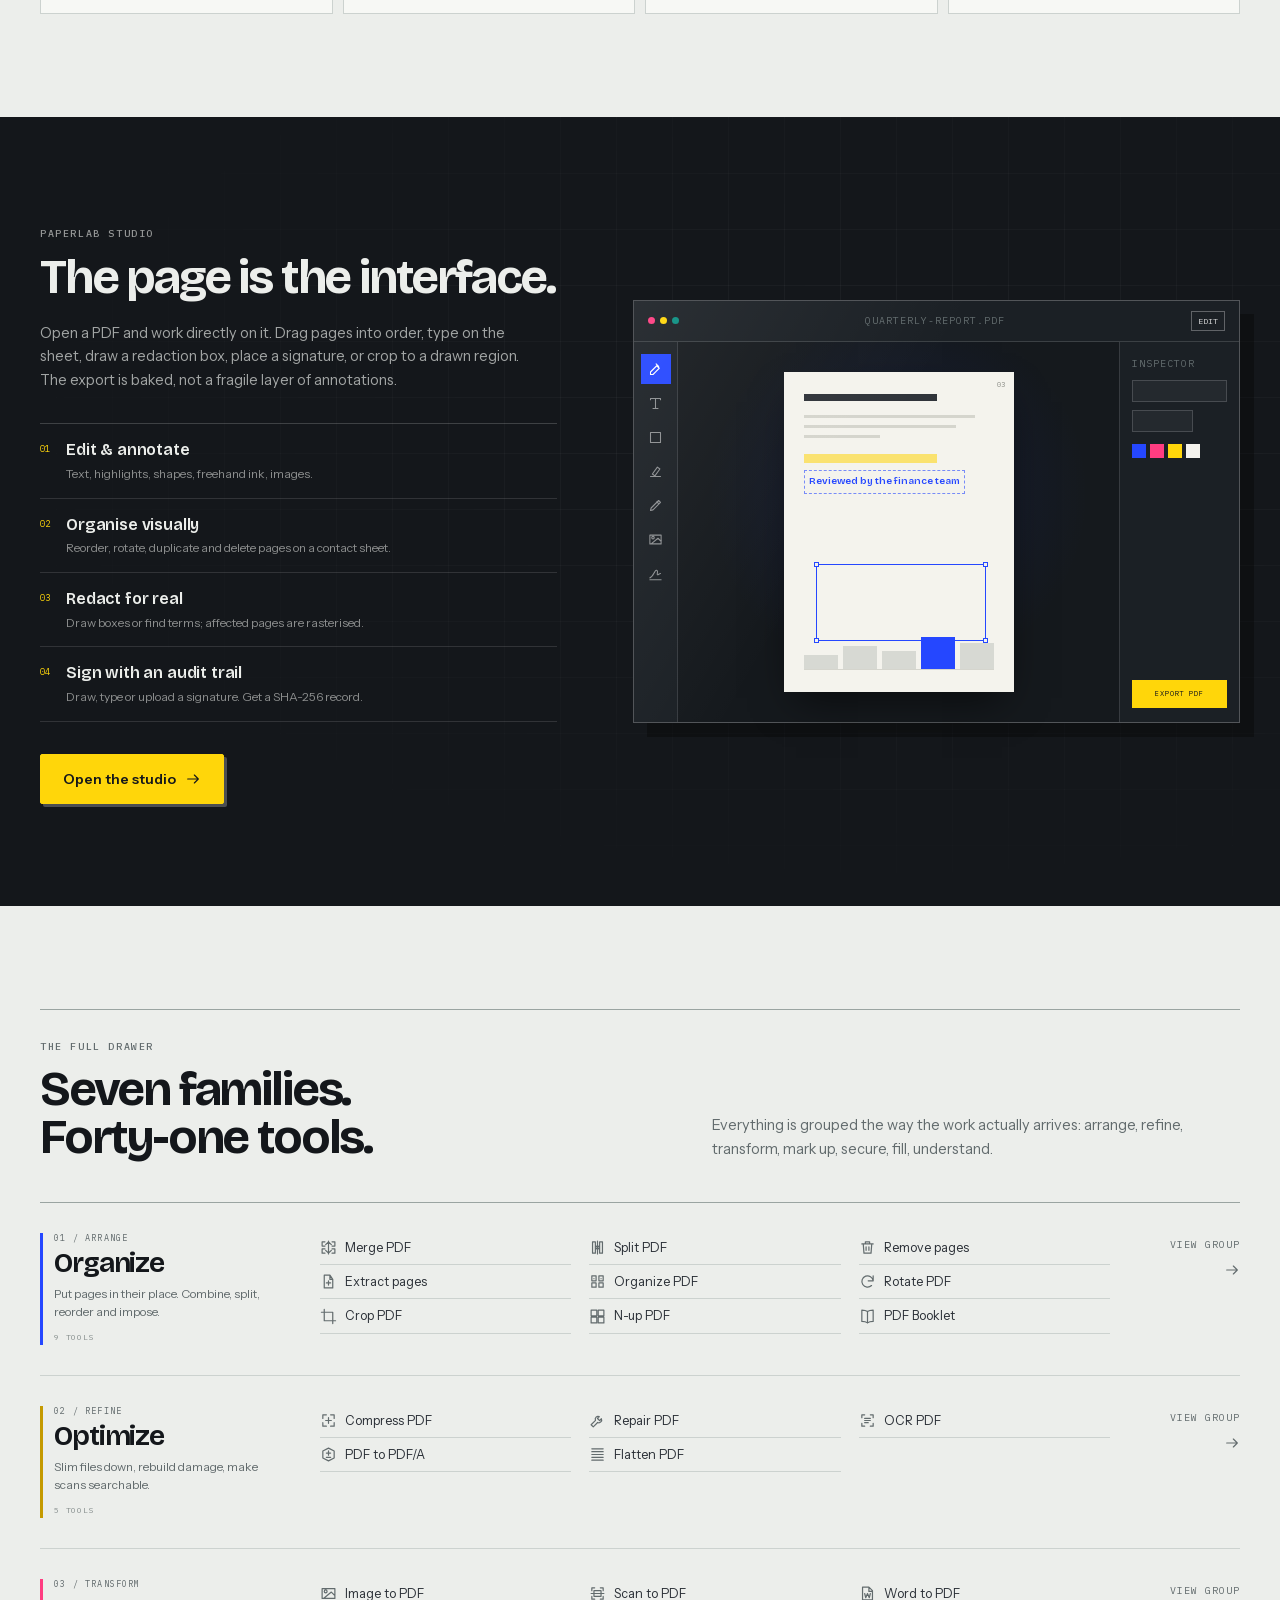
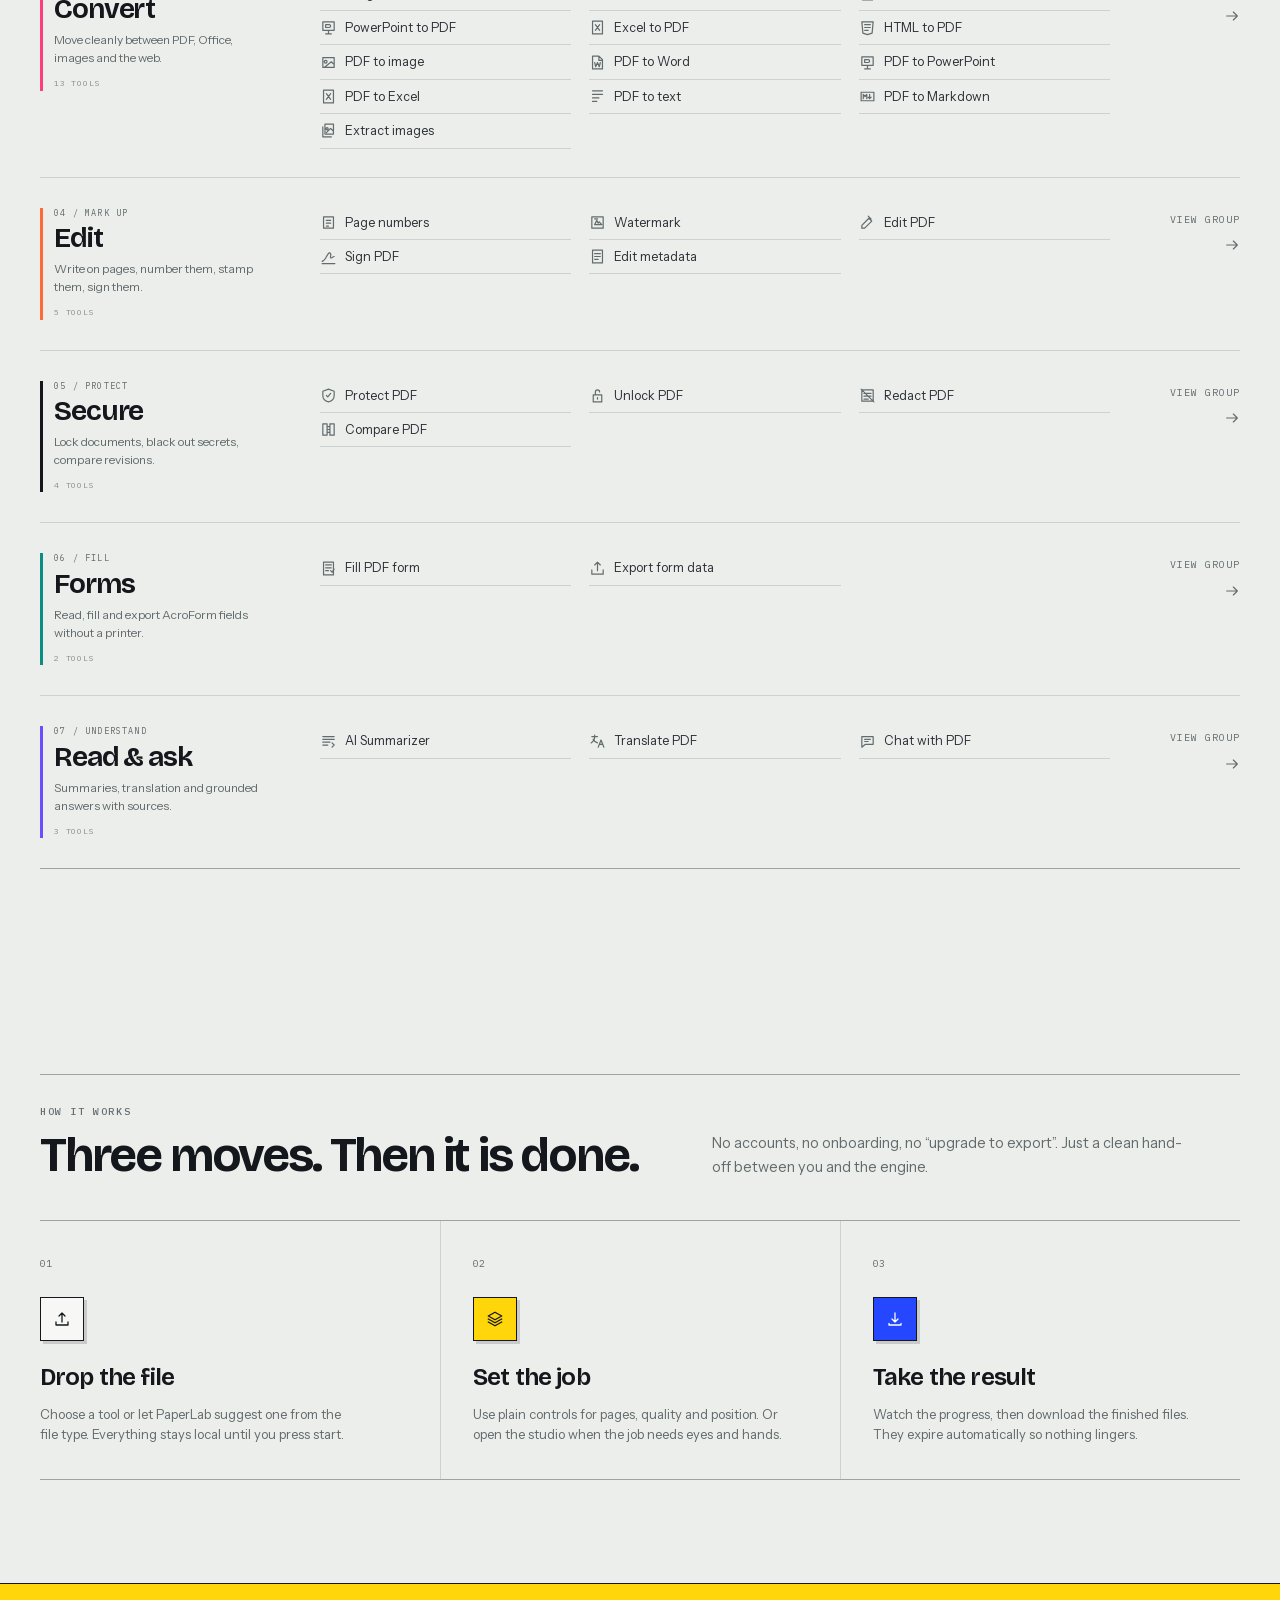
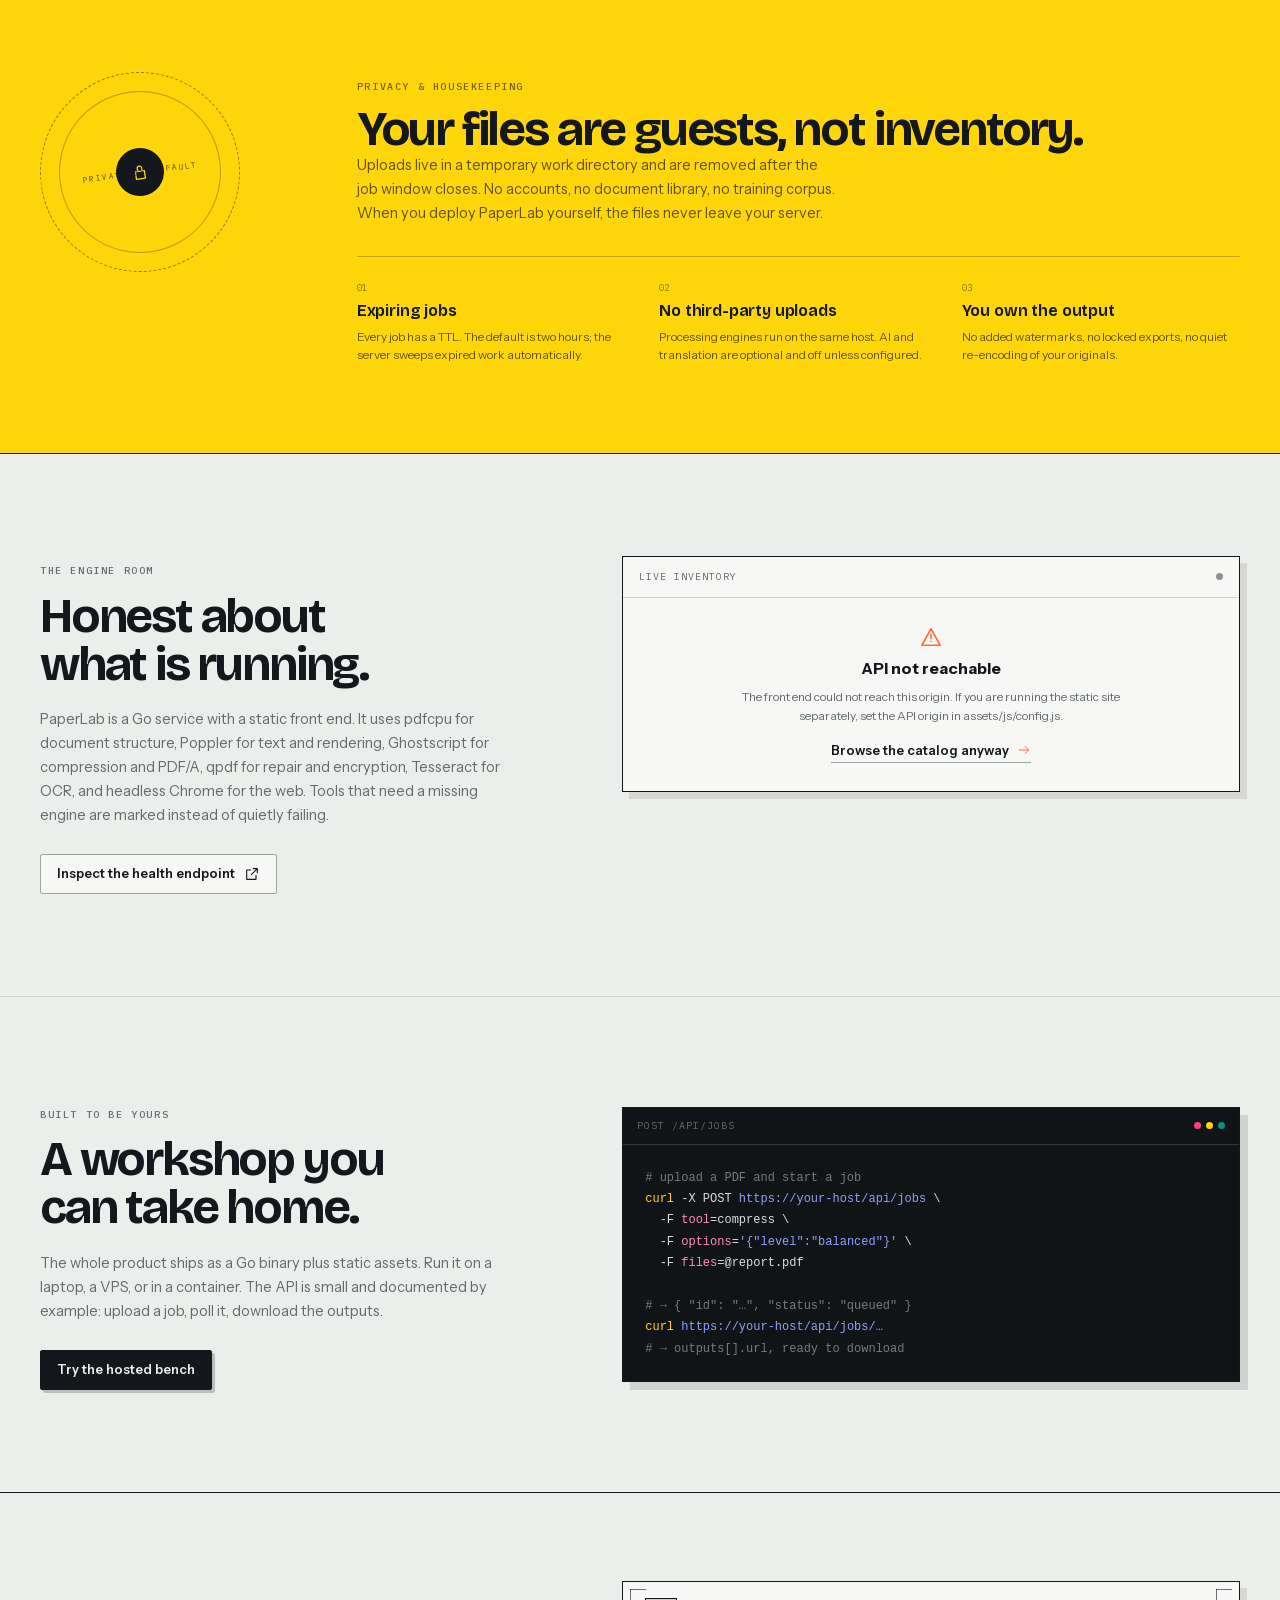
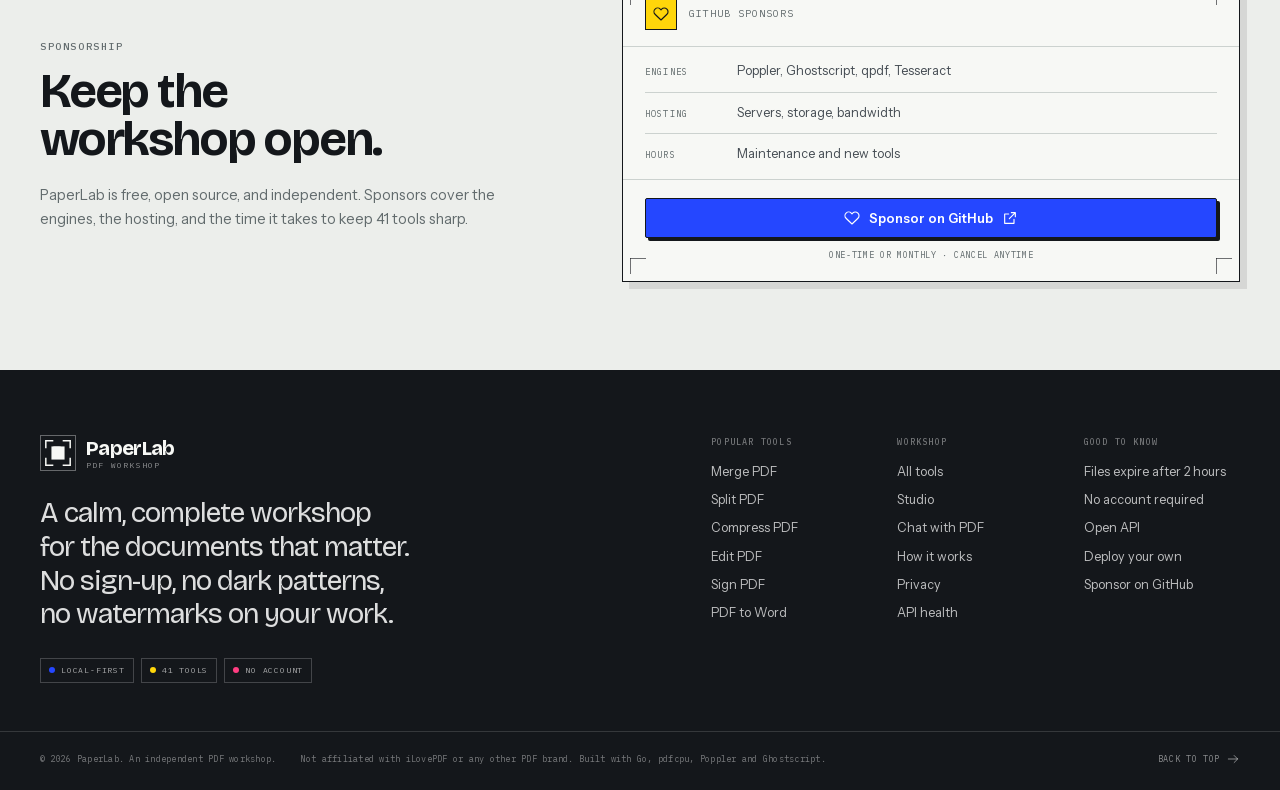
==== commit 06648e39: "feat(web): rebuild the sponsor section as an editorial card Drop the patronage ticket and its number" ====
--- a/web/index.html
+++ b/web/index.html
@@ -275,43 +275,43 @@
     </section>
 
     <section class="sponsor-band" id="sponsor">
-      <div class="page-shell">
-        <div class="sponsor-ticket">
-          <div class="sponsor-stub">
-            <div class="sponsor-stub-top">
-              <span class="sponsor-stub-brand mono">PaperLab</span>
-              <span class="sponsor-stub-icon" data-icon="heart"></span>
-            </div>
-            <span class="sponsor-stub-label mono">Patronage</span>
-            <span class="sponsor-stub-no mono">No. 041</span>
-          </div>
-          <div class="sponsor-body">
-            <h2 class="sponsor-title">The workshop stays free because patrons pay for the ink.</h2>
-            <p class="sponsor-lede">
-              No ads, no accounts, no watermarks. Patronage covers the machinery behind all 41 tools — and the hours
-              that keep it running.
-            </p>
-            <div class="sponsor-ledger">
-              <div class="sponsor-ledger-item">
-                <span class="mono">Engines</span>
-                <span>Poppler, Ghostscript, qpdf, Tesseract</span>
-              </div>
-              <div class="sponsor-ledger-item">
-                <span class="mono">Hosting</span>
-                <span>Servers, storage, bandwidth</span>
-              </div>
-              <div class="sponsor-ledger-item">
-                <span class="mono">Hours</span>
-                <span>Maintenance and new tools</span>
-              </div>
-            </div>
-          </div>
-          <div class="sponsor-action">
-            <span class="sponsor-action-label mono">GitHub Sponsors</span>
-            <a class="btn btn-primary btn-lg" href="https://github.com/sponsors/c0d3h01" target="_blank" rel="noopener">
+      <div class="page-shell sponsor-grid">
+        <div class="sponsor-copy">
+          <span class="eyebrow">Sponsorship</span>
+          <h2 class="section-title">Keep the workshop open.</h2>
+          <p class="section-lede">
+            PaperLab is free, open source, and independent. Sponsors cover the engines, the hosting, and the time it
+            takes to keep 41 tools sharp.
+          </p>
+        </div>
+        <div class="sponsor-card">
+          <span class="reg-mark reg-tl" aria-hidden="true"></span>
+          <span class="reg-mark reg-tr" aria-hidden="true"></span>
+          <span class="reg-mark reg-bl" aria-hidden="true"></span>
+          <span class="reg-mark reg-br" aria-hidden="true"></span>
+          <div class="sponsor-card-head">
+            <span class="sponsor-card-icon" data-icon="heart"></span>
+            <span class="mono micro">GitHub Sponsors</span>
+          </div>
+          <dl class="sponsor-rows">
+            <div class="sponsor-row">
+              <dt class="mono">Engines</dt>
+              <dd>Poppler, Ghostscript, qpdf, Tesseract</dd>
+            </div>
+            <div class="sponsor-row">
+              <dt class="mono">Hosting</dt>
+              <dd>Servers, storage, bandwidth</dd>
+            </div>
+            <div class="sponsor-row">
+              <dt class="mono">Hours</dt>
+              <dd>Maintenance and new tools</dd>
+            </div>
+          </dl>
+          <div class="sponsor-card-action">
+            <a class="btn btn-primary btn-block" href="https://github.com/sponsors/c0d3h01" target="_blank" rel="noopener">
               <span data-icon="heart"></span> Sponsor on GitHub <span data-icon="external"></span>
             </a>
-            <p class="sponsor-note">One-time or monthly. Cancel anytime.</p>
+            <p class="sponsor-note mono">One-time or monthly · Cancel anytime</p>
           </div>
         </div>
       </div>
--- a/web/assets/css/main.css
+++ b/web/assets/css/main.css
@@ -1915,151 +1915,89 @@
   background: var(--paper);
   padding: clamp(56px, 7vw, 88px) 0;
 }
-.sponsor-ticket {
+.sponsor-grid {
+  display: grid;
+  grid-template-columns: minmax(0, 0.9fr) minmax(0, 1.1fr);
+  gap: clamp(36px, 6vw, 88px);
+  align-items: center;
+}
+.sponsor-copy .section-title {
+  max-width: 12ch;
+  margin-top: 12px;
+}
+.sponsor-copy .section-lede {
+  max-width: 46ch;
+  margin-top: 20px;
+}
+.sponsor-card {
   position: relative;
-  display: grid;
-  grid-template-columns: 156px minmax(0, 1fr) 280px;
-  grid-template-areas: "stub body action";
   background: var(--paper-2);
   border: 1px solid var(--ink);
-  box-shadow: 8px 8px 0 color-mix(in srgb, var(--ink) 12%, transparent);
-}
-.sponsor-stub {
-  grid-area: stub;
-  position: relative;
-  display: flex;
-  flex-direction: column;
-  align-items: center;
-  justify-content: center;
-  gap: 20px;
-  padding: 24px 18px;
-  background: var(--blue);
-  color: #fff;
-  border-right: 1px dashed color-mix(in srgb, currentColor 45%, transparent);
-  text-align: center;
-}
-[data-theme="dark"] .sponsor-stub {
+  box-shadow: 7px 7px 0 color-mix(in srgb, var(--ink) 10%, transparent);
+}
+.sponsor-card-head {
+  display: flex;
+  align-items: center;
+  gap: 12px;
+  padding: 16px 22px;
+  border-bottom: 1px solid var(--rule);
+}
+.sponsor-card-icon {
+  display: grid;
+  place-items: center;
+  width: 32px;
+  height: 32px;
+  background: var(--yellow);
+  border: 1px solid var(--ink);
   color: #14171b;
 }
-.sponsor-stub::before,
-.sponsor-stub::after {
-  content: "";
-  position: absolute;
-  right: -11px;
-  width: 22px;
-  height: 22px;
-  border-radius: 50%;
-  background: var(--paper);
-  z-index: 2;
-}
-.sponsor-stub::before { top: -11px; }
-.sponsor-stub::after { bottom: -11px; }
-.sponsor-stub-top {
-  display: flex;
-  flex-direction: column;
-  align-items: center;
-  gap: 14px;
-}
-.sponsor-stub-brand {
+.sponsor-card-icon .icon {
+  width: 16px;
+  height: 16px;
+}
+.sponsor-rows {
+  padding: 4px 22px;
+}
+.sponsor-row {
+  display: grid;
+  grid-template-columns: 76px minmax(0, 1fr);
+  gap: 16px;
+  align-items: baseline;
+  padding: 11px 0;
+  border-bottom: 1px solid var(--rule);
+}
+.sponsor-row:last-child {
+  border-bottom: 0;
+}
+.sponsor-row dt {
   font-size: 9px;
   letter-spacing: 0.12em;
   text-transform: uppercase;
-}
-.sponsor-stub-icon {
-  display: grid;
-  place-items: center;
-  width: 44px;
-  height: 44px;
-  background: #14171b;
-  color: var(--yellow);
-  border-radius: 50%;
-}
-.sponsor-stub-label,
-.sponsor-stub-no {
-  font-size: 8px;
-  letter-spacing: 0.16em;
-  text-transform: uppercase;
-  opacity: 0.9;
-}
-.sponsor-stub-no {
-  opacity: 1;
-  font-size: 9px;
-}
-.sponsor-body {
-  grid-area: body;
-  display: flex;
-  flex-direction: column;
-  justify-content: center;
-  padding: clamp(28px, 3.4vw, 42px);
-}
-.sponsor-title {
-  max-width: 18ch;
-  font-family: var(--font-display);
-  font-size: clamp(32px, 3.6vw, 48px);
-  font-weight: 690;
-  line-height: 1;
-  letter-spacing: -0.045em;
-  text-wrap: balance;
-}
-.sponsor-lede {
-  max-width: 54ch;
-  margin-top: 16px;
-  font-size: 14.5px;
-  line-height: 1.65;
-  color: var(--muted);
-  text-wrap: pretty;
-}
-.sponsor-ledger {
-  display: grid;
-  grid-template-columns: repeat(3, minmax(0, 1fr));
-  gap: 18px;
-  margin-top: 26px;
-  padding-top: 20px;
-  border-top: 1px solid var(--rule);
-}
-.sponsor-ledger-item {
-  display: grid;
-  gap: 5px;
-}
-.sponsor-ledger-item .mono {
-  font-size: 9px;
-  letter-spacing: 0.1em;
-  text-transform: uppercase;
-  color: var(--muted);
-}
-.sponsor-ledger-item span:last-child {
-  font-size: 12px;
+  color: var(--muted);
+}
+.sponsor-row dd {
+  font-size: 12.5px;
   line-height: 1.5;
   color: var(--ink-3);
 }
-.sponsor-action {
-  grid-area: action;
-  display: flex;
-  flex-direction: column;
-  justify-content: center;
-  align-items: flex-start;
-  gap: 12px;
-  padding: clamp(28px, 3.4vw, 42px);
-  background: var(--paper-3);
-  border-left: 1px solid var(--rule);
-}
-.sponsor-action-label {
-  font-size: 9px;
-  letter-spacing: 0.12em;
+.sponsor-card-action {
+  display: grid;
+  gap: 10px;
+  padding: 18px 22px 20px;
+  border-top: 1px solid var(--rule);
+}
+.sponsor-card-action .btn {
+  white-space: nowrap;
+}
+[data-theme="dark"] .sponsor-card-action .btn-primary {
+  --btn-fg: #101316;
+}
+.sponsor-note {
+  font-size: 8.5px;
+  letter-spacing: 0.08em;
   text-transform: uppercase;
   color: var(--muted);
-}
-.sponsor-action .btn {
-  width: 100%;
-  white-space: nowrap;
-}
-[data-theme="dark"] .sponsor-action .btn-primary {
-  --btn-fg: #101316;
-}
-.sponsor-note {
-  font-size: 11px;
-  line-height: 1.5;
-  color: var(--muted);
+  text-align: center;
 }
 
 /* ==========================================================================
@@ -4171,32 +4109,15 @@
   .privacy-stamp {
     display: none;
   }
-  .sponsor-ticket {
-    grid-template-columns: 132px minmax(0, 1fr);
-    grid-template-areas:
-      "stub body"
-      "stub action";
-  }
-  .sponsor-action {
-    display: grid;
-    grid-template-columns: minmax(0, 1fr) auto;
-    grid-template-areas:
-      "label button"
-      "note button";
-    align-items: center;
-    gap: 6px 24px;
-    border-left: 0;
-    border-top: 1px solid var(--rule);
-  }
-  .sponsor-action-label {
-    grid-area: label;
-  }
-  .sponsor-action .btn {
-    grid-area: button;
-    width: auto;
-  }
-  .sponsor-note {
-    grid-area: note;
+  .sponsor-grid {
+    grid-template-columns: 1fr;
+    gap: 36px;
+  }
+  .sponsor-copy .section-title {
+    max-width: none;
+  }
+  .sponsor-card {
+    max-width: 620px;
   }
   .status-grid,
   .api-grid {
@@ -4278,74 +4199,6 @@
   }
   .privacy-points {
     grid-template-columns: 1fr;
-  }
-  .sponsor-ticket {
-    grid-template-columns: 1fr;
-    grid-template-areas:
-      "stub"
-      "body"
-      "action";
-  }
-  .sponsor-stub {
-    flex-direction: row;
-    justify-content: space-between;
-    gap: 14px;
-    padding: 16px 20px;
-    border-right: 0;
-    border-bottom: 1px dashed color-mix(in srgb, currentColor 45%, transparent);
-    text-align: left;
-  }
-  .sponsor-stub::before,
-  .sponsor-stub::after {
-    top: auto;
-    bottom: -11px;
-  }
-  .sponsor-stub::before {
-    right: auto;
-    left: -11px;
-  }
-  .sponsor-stub::after {
-    right: -11px;
-  }
-  .sponsor-stub-top {
-    flex-direction: row;
-    gap: 10px;
-  }
-  .sponsor-stub-icon {
-    width: 32px;
-    height: 32px;
-  }
-  .sponsor-body {
-    padding: 26px 20px;
-  }
-  .sponsor-title {
-    max-width: none;
-    font-size: clamp(30px, 8vw, 40px);
-  }
-  .sponsor-ledger {
-    grid-template-columns: 1fr;
-    gap: 0;
-    margin-top: 22px;
-    padding-top: 0;
-    border-top: 0;
-  }
-  .sponsor-ledger-item {
-    padding: 12px 0;
-    border-top: 1px solid var(--rule);
-  }
-  .sponsor-ledger-item:first-child {
-    border-top: 0;
-    padding-top: 0;
-  }
-  .sponsor-action {
-    display: flex;
-    flex-direction: column;
-    align-items: flex-start;
-    gap: 12px;
-    padding: 20px;
-  }
-  .sponsor-action .btn {
-    width: 100%;
   }
   .footer-top {
     grid-template-columns: 1fr;
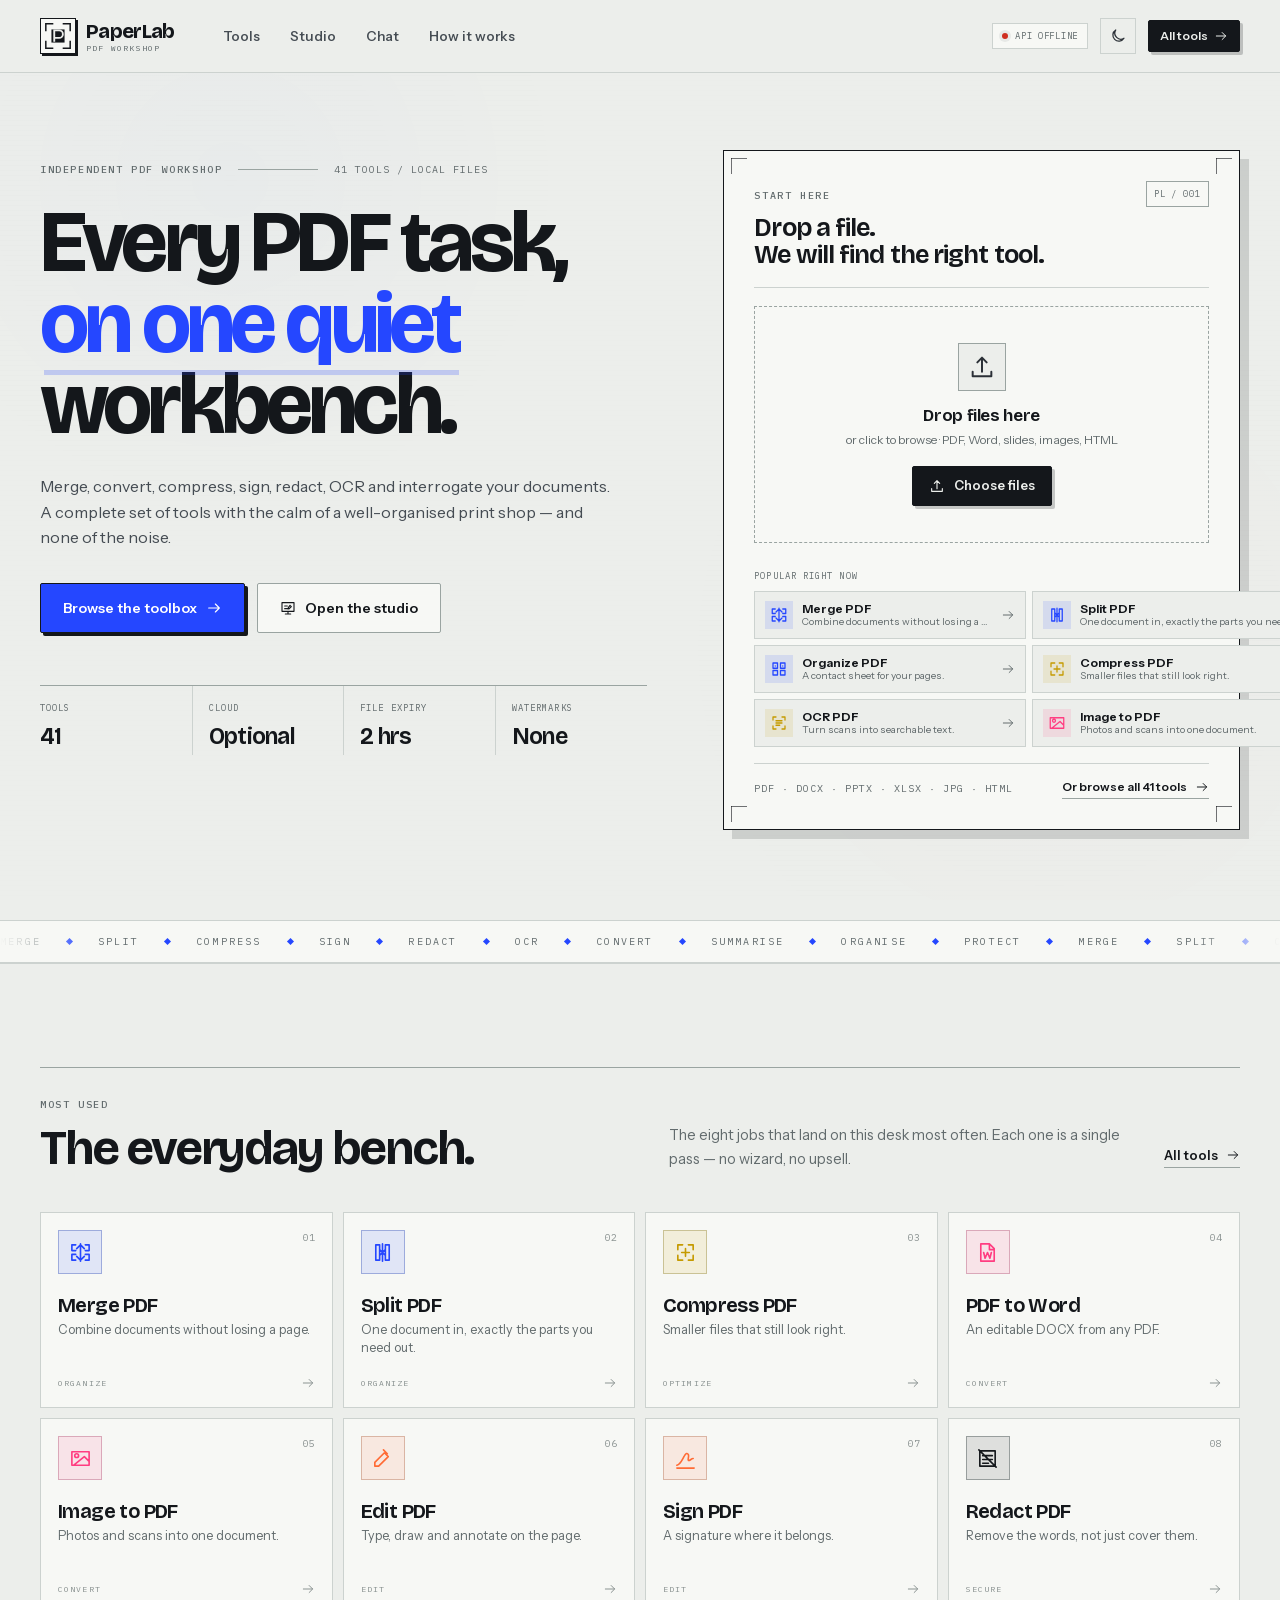
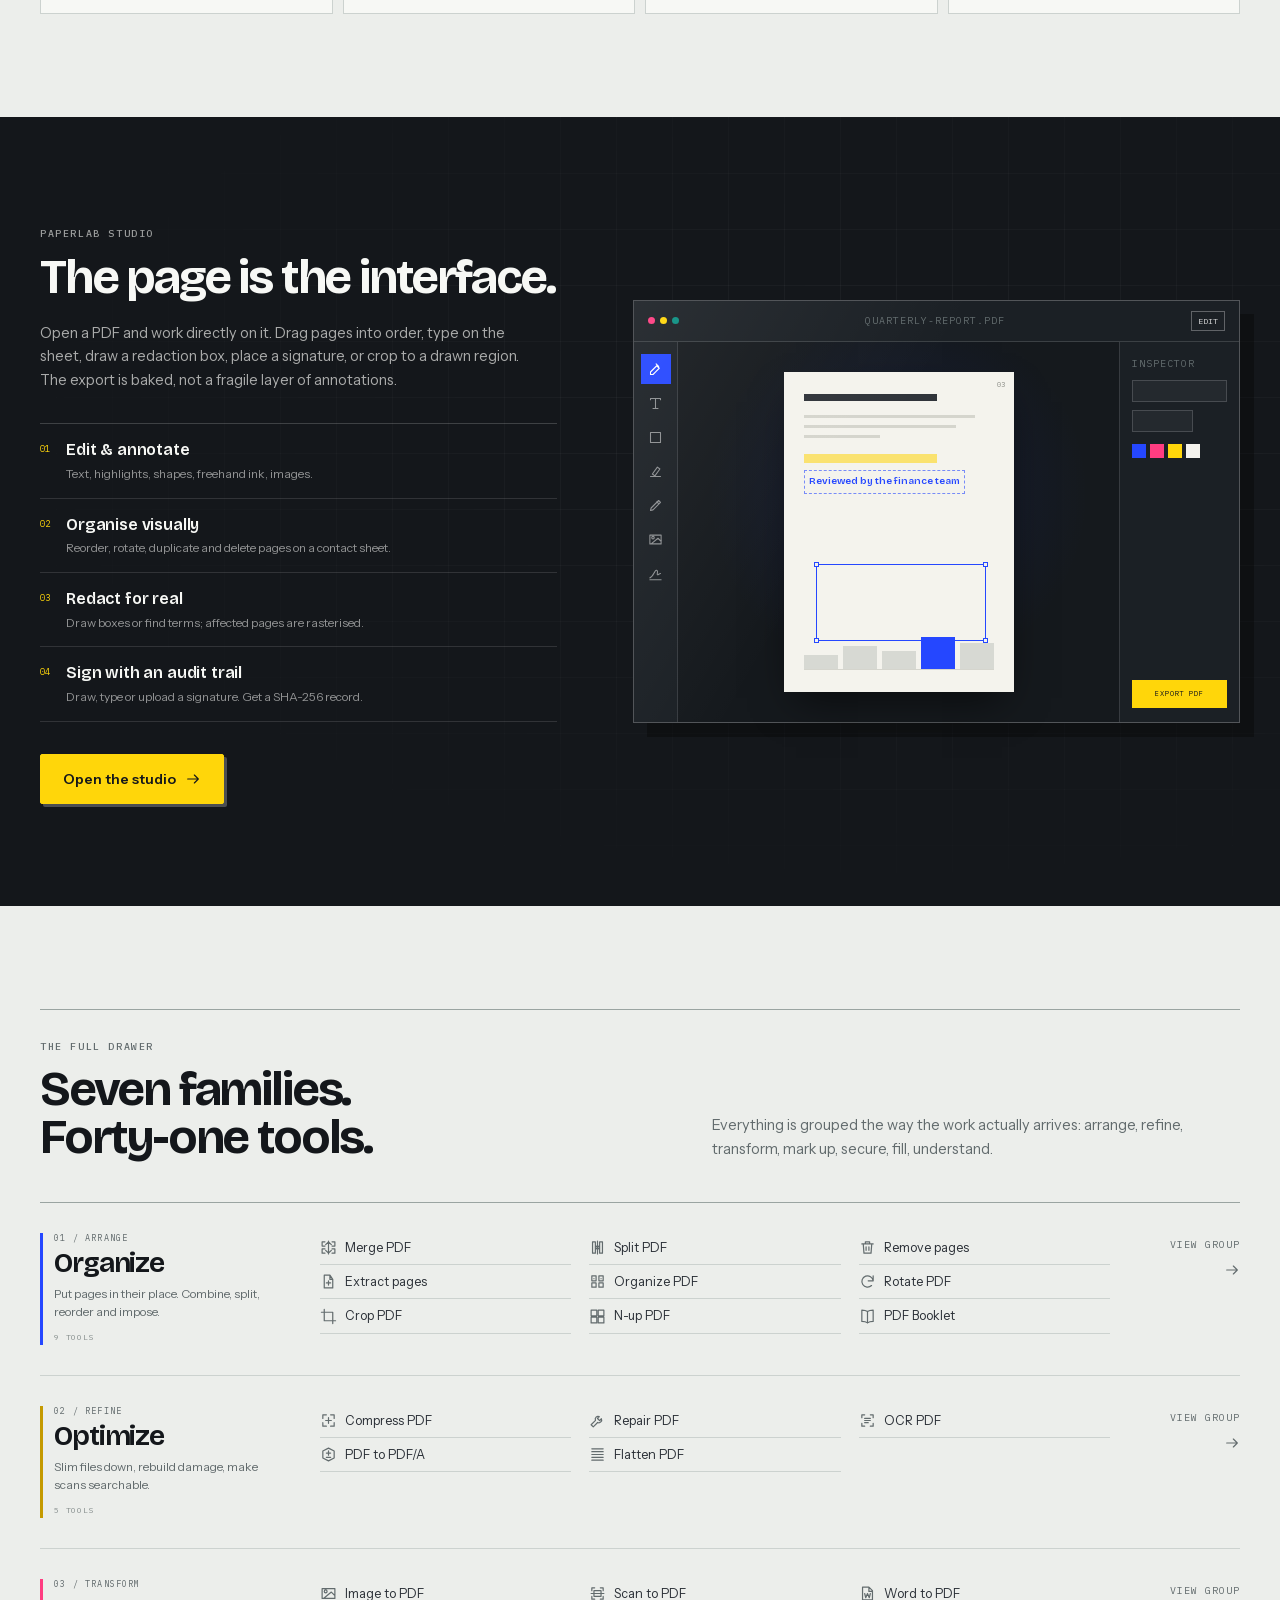
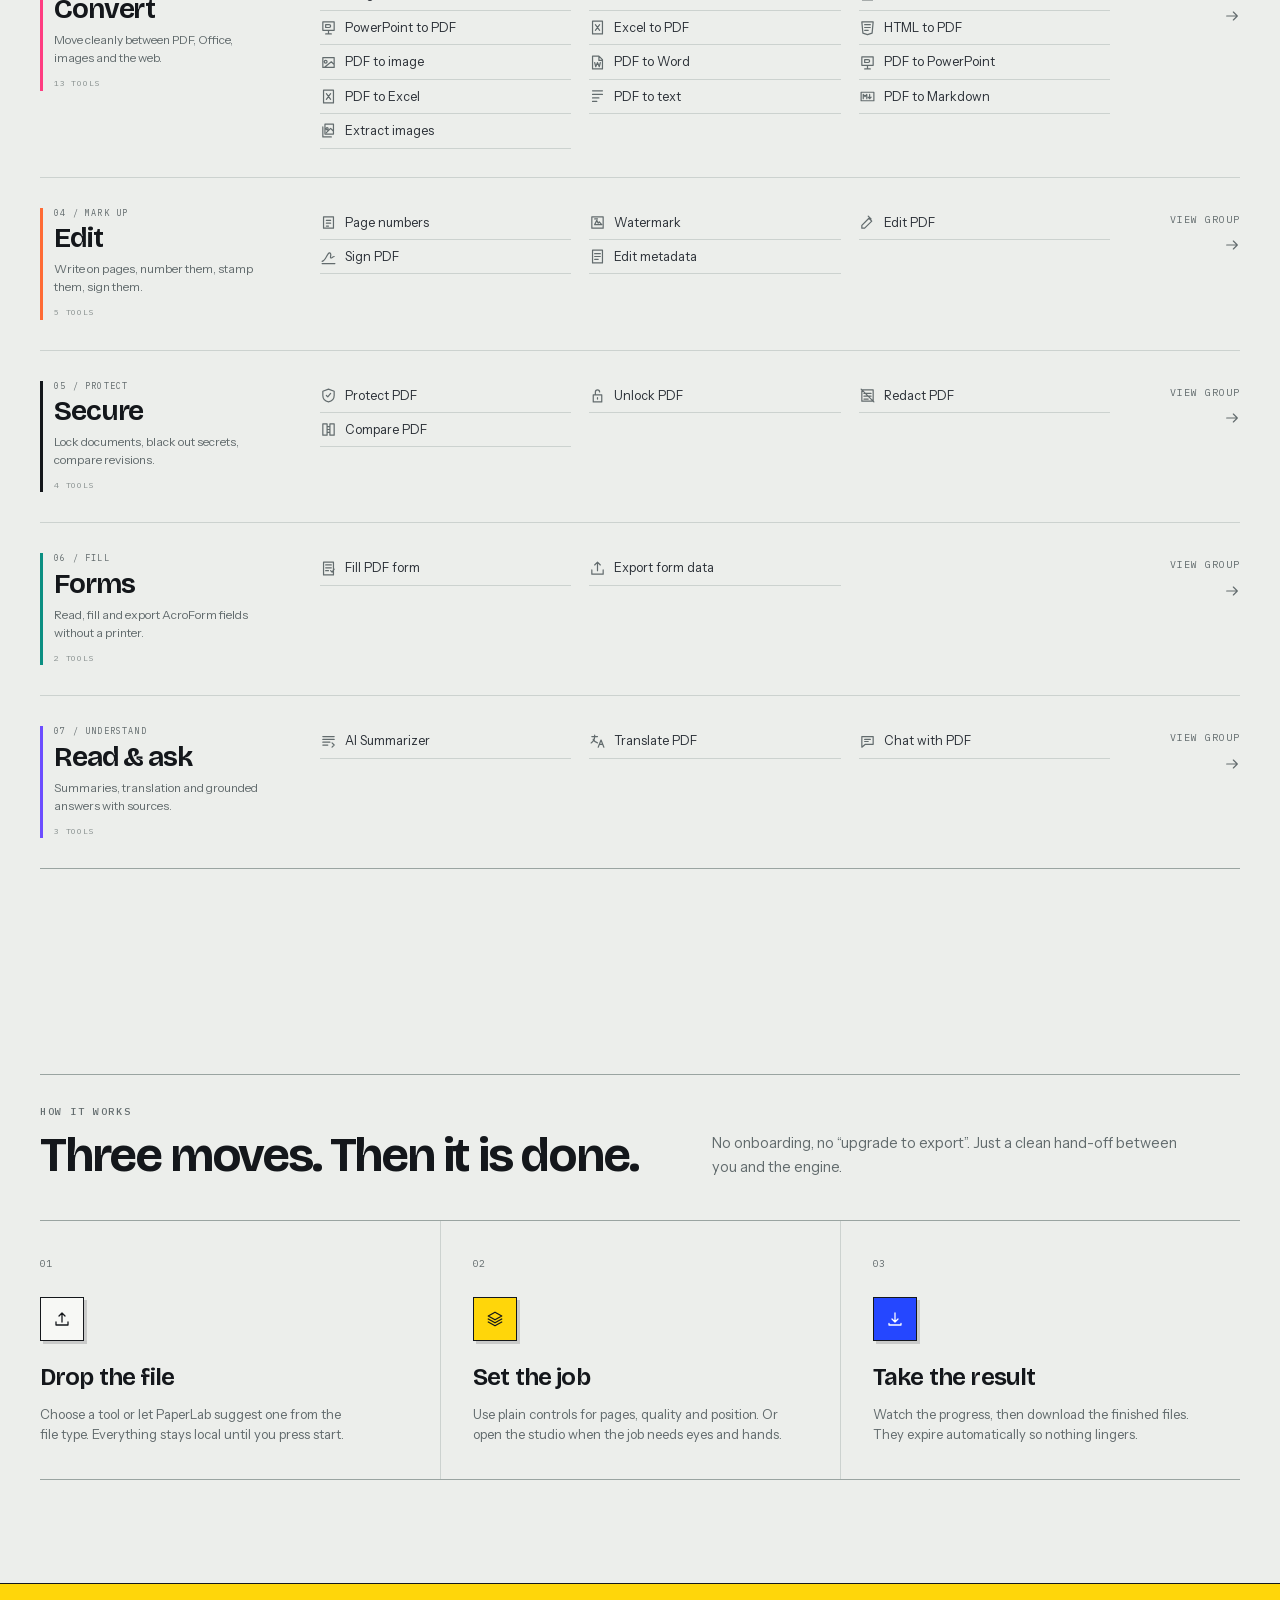
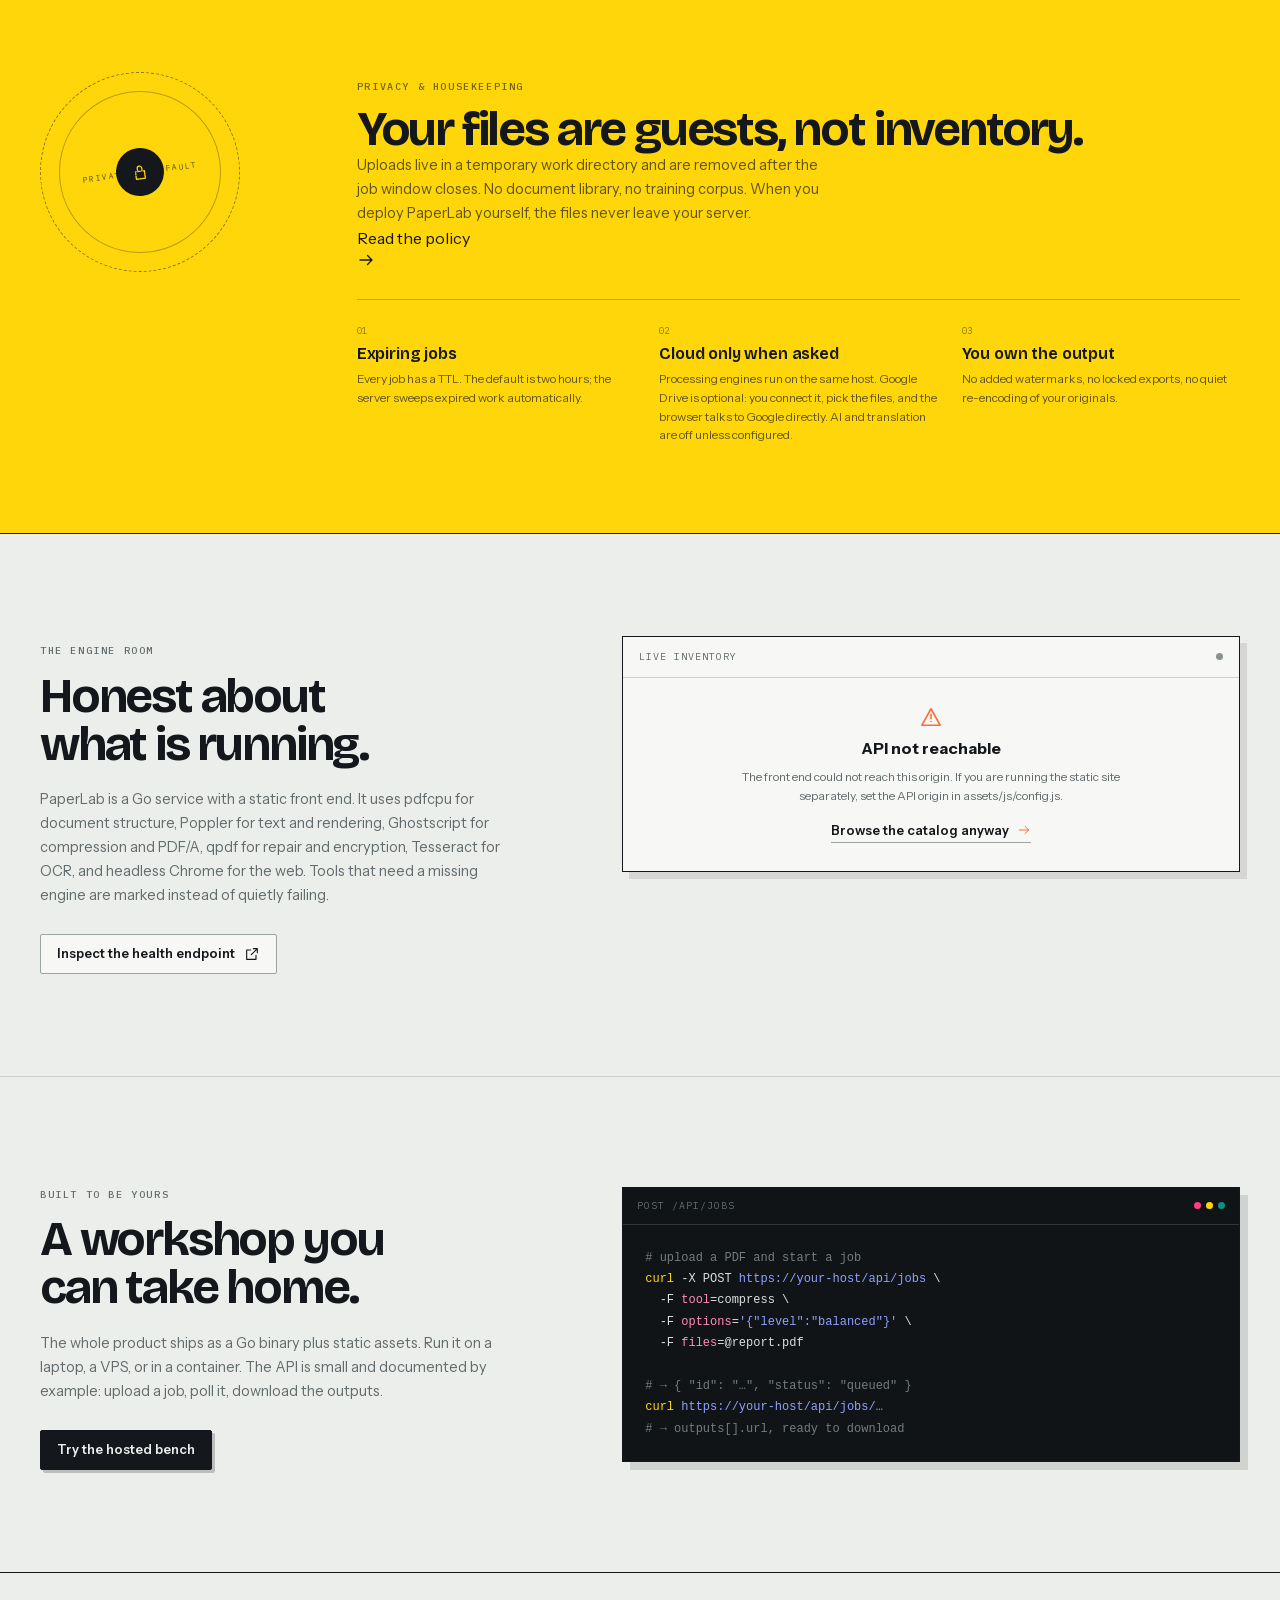
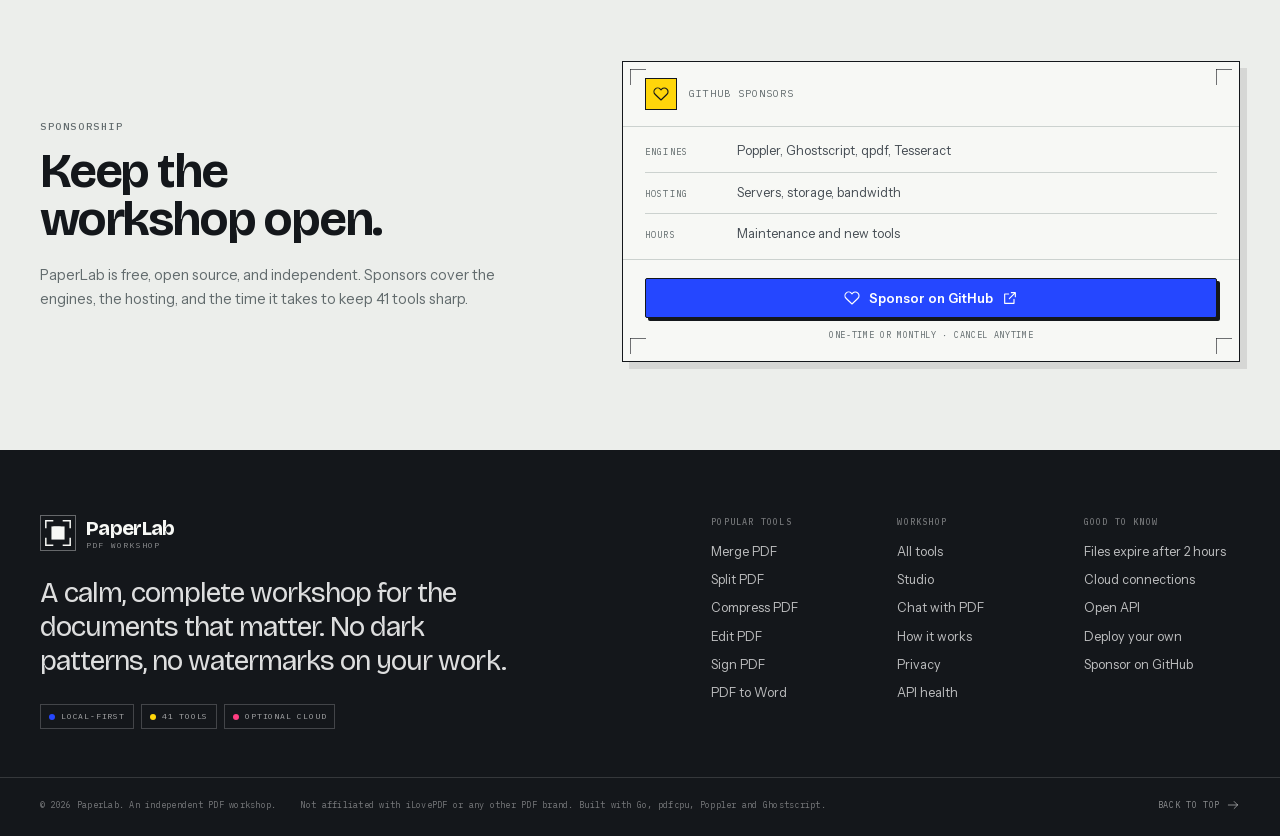
==== commit d928e6c6: "feat(web): wire optional Google Drive import and export Add the tool-page import bar, per-output Sav" ====
--- a/web/index.html
+++ b/web/index.html
@@ -4,7 +4,7 @@
   <meta charset="utf-8">
   <meta name="viewport" content="width=device-width, initial-scale=1">
   <title>PaperLab · Every PDF task, on one quiet workbench</title>
-  <meta name="description" content="PaperLab is an independent PDF workshop: merge, split, compress, convert, edit, sign, redact, OCR and ask questions. 41 tools, no account, files expire automatically.">
+  <meta name="description" content="PaperLab is an independent PDF workshop: merge, split, compress, convert, edit, sign, redact, OCR and ask questions. 41 tools, optional cloud import, files expire automatically.">
   <meta name="theme-color" content="#eef0ee">
   <link rel="icon" href="favicon.svg" type="image/svg+xml">
   <link rel="manifest" href="manifest.webmanifest">
@@ -23,7 +23,7 @@
           <div class="hero-kicker">
             <span class="eyebrow">Independent PDF workshop</span>
             <span class="hero-rule" aria-hidden="true"></span>
-            <span class="mono micro">41 tools / no account</span>
+            <span class="mono micro">41 tools / local files</span>
           </div>
           <h1 class="hero-title">
             Every PDF task,<br>
@@ -46,7 +46,7 @@
           </div>
           <dl class="hero-stats">
             <div><dt>Tools</dt><dd>41</dd></div>
-            <div><dt>Sign-ups</dt><dd>Zero</dd></div>
+            <div><dt>Cloud</dt><dd>Optional</dd></div>
             <div><dt>File expiry</dt><dd>2 hrs</dd></div>
             <div><dt>Watermarks</dt><dd>None</dd></div>
           </dl>
@@ -177,7 +177,7 @@
             <span class="eyebrow">How it works</span>
             <h2 class="section-title">Three moves. Then it is done.</h2>
           </div>
-          <p class="section-lede">No accounts, no onboarding, no “upgrade to export”. Just a clean hand-off between you and the engine.</p>
+          <p class="section-lede">No onboarding, no “upgrade to export”. Just a clean hand-off between you and the engine.</p>
         </div>
         <ol class="steps">
           <li class="step">
@@ -215,12 +215,13 @@
           <span class="eyebrow">Privacy &amp; housekeeping</span>
           <h2 class="section-title">Your files are guests, not inventory.</h2>
           <p class="section-lede">
-            Uploads live in a temporary work directory and are removed after the job window closes. No accounts,
-            no document library, no training corpus. When you deploy PaperLab yourself, the files never leave your server.
-          </p>
+            Uploads live in a temporary work directory and are removed after the job window closes. No document
+            library, no training corpus. When you deploy PaperLab yourself, the files never leave your server.
+          </p>
+          <a class="section-link" href="privacy.html">Read the policy <span data-icon="arrow"></span></a>
           <div class="privacy-points">
             <div><span class="mono">01</span><strong>Expiring jobs</strong><p>Every job has a TTL. The default is two hours; the server sweeps expired work automatically.</p></div>
-            <div><span class="mono">02</span><strong>No third-party uploads</strong><p>Processing engines run on the same host. AI and translation are optional and off unless configured.</p></div>
+            <div><span class="mono">02</span><strong>Cloud only when asked</strong><p>Processing engines run on the same host. Google Drive is optional: you connect it, pick the files, and the browser talks to Google directly. AI and translation are off unless configured.</p></div>
             <div><span class="mono">03</span><strong>You own the output</strong><p>No added watermarks, no locked exports, no quiet re-encoding of your originals.</p></div>
           </div>
         </div>
--- a/web/assets/css/main.css
+++ b/web/assets/css/main.css
@@ -807,6 +807,57 @@
 .dropzone-compact .btn {
   margin: 0 0 0 auto;
 }
+.cloud-bar {
+  display: flex;
+  align-items: center;
+  justify-content: space-between;
+  gap: 12px;
+  margin-top: 10px;
+  padding: 10px 12px;
+  border: 1px solid var(--rule);
+  background: var(--paper);
+}
+.cloud-main {
+  display: flex;
+  align-items: center;
+  gap: 10px;
+  min-width: 0;
+}
+.cloud-mark {
+  display: grid;
+  place-items: center;
+  width: 34px;
+  height: 34px;
+  flex: none;
+  border: 1px solid color-mix(in srgb, var(--blue) 25%, var(--rule));
+  background: color-mix(in srgb, var(--blue) 9%, var(--paper));
+  color: var(--blue);
+}
+.cloud-copy {
+  display: flex;
+  flex-direction: column;
+  gap: 1px;
+  min-width: 0;
+}
+.cloud-copy strong {
+  font-size: 12px;
+  font-weight: 600;
+}
+.cloud-status {
+  font-family: var(--font-mono);
+  font-size: 8.5px;
+  letter-spacing: 0.03em;
+  color: var(--muted);
+}
+.cloud-actions {
+  display: flex;
+  align-items: center;
+  gap: 6px;
+  flex: none;
+}
+.cloud-bar .btn {
+  white-space: nowrap;
+}
 .file-list {
   margin-top: 10px;
   display: grid;
@@ -1313,6 +1364,9 @@
    ========================================================================== */
 
 .studio-callout {
+  /* Always a dark plate, in both themes. */
+  --paper: #f7f8f5;
+  --ink: #14171b;
   position: relative;
   background: var(--ink);
   color: var(--paper);
@@ -1723,6 +1777,47 @@
   font-size: 12px;
   line-height: 1.55;
   color: rgba(20, 23, 27, 0.66);
+}
+.policy {
+  max-width: 760px;
+}
+.policy h2 {
+  margin-top: 34px;
+  font-family: var(--font-display);
+  font-size: 22px;
+  font-weight: 650;
+  letter-spacing: -0.02em;
+}
+.policy h2:first-child {
+  margin-top: 0;
+}
+.policy p,
+.policy li {
+  margin-top: 10px;
+  font-size: 14px;
+  line-height: 1.7;
+  color: var(--muted);
+}
+.policy ul {
+  display: grid;
+  gap: 6px;
+  margin-top: 10px;
+  padding-left: 20px;
+  list-style: disc;
+}
+.policy code {
+  font-family: var(--font-mono);
+  font-size: 0.9em;
+  color: var(--ink-2);
+}
+.policy a {
+  color: var(--blue);
+}
+.policy-date {
+  margin-top: 28px;
+  font-size: 9px;
+  letter-spacing: 0.04em;
+  color: var(--muted-2);
 }
 
 .status-grid {
@@ -3863,6 +3958,12 @@
   flex: 1;
   min-width: 0;
 }
+.toast-action {
+  color: var(--blue);
+  font-weight: 600;
+  white-space: nowrap;
+  flex: none;
+}
 .toast-close {
   border: 0;
   background: transparent;
@@ -4240,7 +4341,7 @@
     flex-wrap: wrap;
   }
   .output-actions {
-    width: 100%;
+    width: calc(100% - 52px);
     margin-left: 52px;
   }
   .result-actions .btn {
@@ -4287,6 +4388,15 @@
   .dropzone.has-files .btn {
     margin-left: 0;
     width: 100%;
+  }
+  .cloud-bar {
+    flex-wrap: wrap;
+  }
+  .cloud-actions {
+    width: 100%;
+  }
+  .cloud-actions .btn {
+    flex: 1;
   }
   .group-tools {
     grid-template-columns: 1fr;
